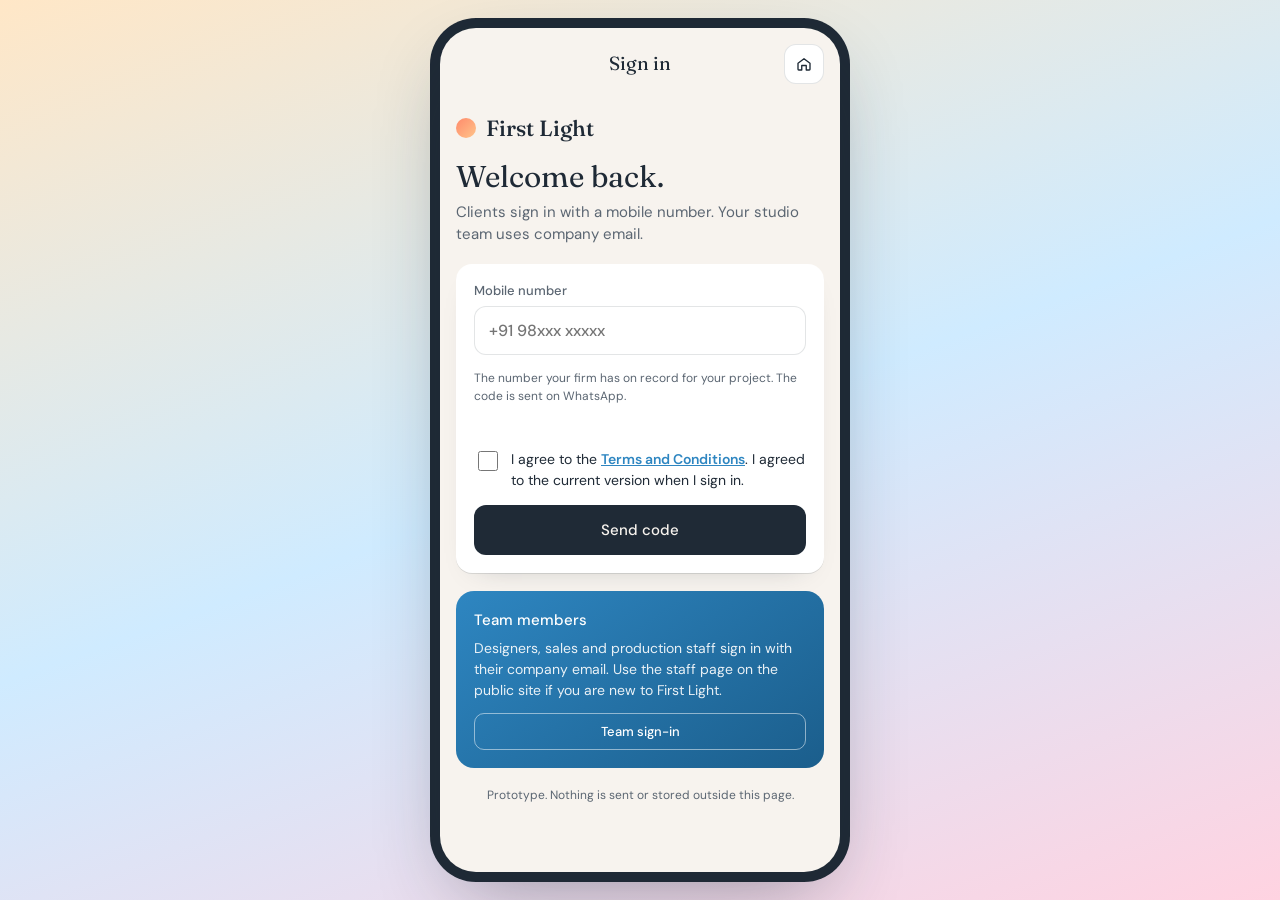
==== prototype/client-app-mobile/index.html @ d2804a42 "Rename client app prototype to mobile UI Desktop will get its own prototype folder.  Co-Authored-By:" ====
<!doctype html>
<html lang="en">
<head>
<meta charset="utf-8">
<title>First Light Client Prototype</title>
<meta name="viewport" content="width=device-width, initial-scale=1, viewport-fit=cover">
<meta name="claude:viewport-fit-sides" content="cover">
<link rel="preconnect" href="https://fonts.googleapis.com">
<link rel="preconnect" href="https://fonts.gstatic.com" crossorigin>
<link rel="stylesheet" href="https://fonts.googleapis.com/css2?family=Fraunces:opsz,wght@9..144,400;9..144,500&family=DM+Sans:wght@400;500&display=swap">
<style>
:root{
  --bg:#F7F3EE; --card:#FFFFFF; --ink:#1F2A36; --mut:#5B6672; --line:rgba(31,42,54,.12);
  --slate:#2E86C1; --slate-2:#1B5E8C; --blush:#FF8A6B; --peach:#FFC48A; --sun:#FFF1C9; --mint:#7BDCB5; --sky:#8ED1FC; --grape:#8E6CEF; --lemon:#FFE066; --rose:#FF6F91;
  --green:#2DBE84; --amber:#FFB42E; --red:#D9534F; --on-accent:#1F2A36;
  --serif:Fraunces,Georgia,"Times New Roman",serif;
  --sans:"DM Sans",system-ui,-apple-system,"Segoe UI",Roboto,sans-serif;
  color-scheme:light;
}
@media (prefers-color-scheme: dark){
  :root:not([data-theme="light"]){
    --bg:#141C25; --card:#1C2834; --ink:#F4EFE9; --mut:#A7B2BC; --line:rgba(244,239,233,.12);
    --slate:#4E8BAD; --slate-2:#1E3A48; --sun:#33261F; color-scheme:dark;
  }
}
:root[data-theme="dark"]{
  --bg:#141C25; --card:#1C2834; --ink:#F4EFE9; --mut:#A7B2BC; --line:rgba(244,239,233,.12);
  --slate:#4E8BAD; --slate-2:#1E3A48; --sun:#33261F; color-scheme:dark;
}
*{box-sizing:border-box}
html,body{margin:0;height:100%}
body{background:linear-gradient(160deg,#FFE7C7 0%,#CFEBFF 50%,#FFD3E1 100%);color:var(--ink);font:400 15px/1.5 var(--sans);
  padding-left:max(0px,env(safe-area-inset-left,0px));padding-right:max(0px,env(safe-area-inset-right,0px));
  display:flex;align-items:center;justify-content:center;min-height:100vh;overflow:hidden}
@media (prefers-color-scheme: dark){ body:not([data-theme="light"]){background:linear-gradient(160deg,#0E151C 0%,#1A2A36 60%,#3A2A2A 100%)} }
body[data-theme="dark"]{background:linear-gradient(160deg,#0E151C 0%,#1A2A36 60%,#3A2A2A 100%)}
button,input,select{font:inherit;color:inherit}
button{cursor:pointer}
:focus-visible{outline:2px solid var(--slate);outline-offset:2px;border-radius:6px}
h1,h2,h3{font-family:var(--serif);font-weight:500;margin:0;line-height:1.15;text-wrap:balance}
p{margin:0;text-wrap:pretty}

/* device */
.device{width:min(100vw,400px);height:min(100dvh,860px);background:var(--bg);border-radius:0;position:relative;overflow:hidden;display:flex;flex-direction:column}
@media (min-width:520px){ .device{border-radius:36px;box-shadow:0 30px 80px -20px rgba(31,42,54,.45),0 0 0 10px #1F2A36;height:min(calc(100dvh - 40px),844px)} }
.screen{flex:1;overflow-y:auto;overflow-x:hidden;padding:calc(env(safe-area-inset-top,0px) + 8px) max(16px,env(safe-area-inset-right,0px)) 96px max(16px,env(safe-area-inset-left,0px));scroll-behavior:smooth;-webkit-overflow-scrolling:touch}
.screen.noscroll{padding-bottom:16px}

/* top bar */
.bar{display:flex;align-items:center;justify-content:space-between;gap:10px;min-height:44px;margin-bottom:10px}
.bar h2{font-size:19px;text-align:center;flex:1;min-width:0;white-space:nowrap;overflow:hidden;text-overflow:ellipsis}
.ibtn{width:40px;height:40px;border-radius:12px;border:1px solid var(--line);background:var(--card);display:grid;place-items:center;flex:none;transition:transform .15s}
.ibtn:active{transform:scale(.95)}
.ibtn svg{width:18px;height:18px;stroke:var(--ink);fill:none;stroke-width:1.8;stroke-linecap:round;stroke-linejoin:round}
.spacer{width:40px;flex:none}

/* tab bar */
.tabs{position:absolute;left:0;right:0;bottom:0;padding:8px max(10px,env(safe-area-inset-right,0px)) calc(env(safe-area-inset-bottom,0px) + 8px) max(10px,env(safe-area-inset-left,0px));background:var(--card);border-top:1px solid var(--line);display:grid;grid-template-columns:repeat(5,1fr);gap:4px}
.tabs button{border:0;background:none;padding:6px 2px;border-radius:12px;display:flex;flex-direction:column;align-items:center;gap:3px;color:var(--mut);font:500 11px var(--sans);transition:background .2s,color .2s}
.tabs button svg{width:22px;height:22px;stroke:currentColor;fill:none;stroke-width:1.8;stroke-linecap:round;stroke-linejoin:round}
.tabs button[aria-current="page"]{color:var(--slate);background:color-mix(in srgb,var(--slate) 14%,transparent)}

/* cards and rows */
.card{background:var(--card);border-radius:16px;padding:16px;box-shadow:0 1px 0 var(--line),0 12px 28px -22px rgba(31,42,54,.35)}
.card + .card{margin-top:12px}
.row{display:flex;align-items:center;justify-content:space-between;gap:12px;padding:12px 0;border-bottom:1px solid var(--line)}
.row:last-child{border-bottom:0}
.lbl{font:500 11px/1 var(--sans);letter-spacing:.1em;text-transform:uppercase;color:var(--mut)}
.muted{color:var(--mut)}
.num{font-variant-numeric:tabular-nums;font-weight:600}
.sec{display:flex;align-items:baseline;justify-content:space-between;margin:22px 0 10px}
.sec a,.sec button.link{font:500 13px var(--sans);color:var(--slate);background:none;border:0;padding:0;text-decoration:underline;text-underline-offset:3px}
.pill{display:inline-flex;align-items:center;gap:6px;padding:5px 10px;border-radius:999px;font:500 12px/1 var(--sans);background:var(--sun);color:var(--ink);white-space:nowrap}
.pill i{width:8px;height:8px;border-radius:50%;display:inline-block}
.g{background:#3F9E6B}.a{background:#E0A526}.r{background:#D9534F}.s{background:var(--slate)}
.chips{display:flex;gap:8px;overflow-x:auto;padding:2px 0 6px;scrollbar-width:none}
.chips::-webkit-scrollbar{display:none}
.chip{flex:none;padding:9px 14px;border-radius:999px;border:1px solid var(--line);background:var(--card);font:500 13px var(--sans);transition:background .2s,color .2s,border-color .2s}
.chip[aria-pressed="true"],.chip.on{background:var(--ink);color:var(--bg);border-color:var(--ink)}
.btn{display:flex;align-items:center;justify-content:center;gap:8px;width:100%;padding:14px 16px;border-radius:12px;border:1px solid transparent;font:500 15px var(--sans);transition:transform .15s,background .2s,opacity .2s}
.btn:active{transform:translateY(1px)}
.btn:disabled{opacity:.45;cursor:not-allowed}
.btn-pri{background:var(--blush);color:var(--on-accent)}
.btn-dark{background:var(--ink);color:var(--bg)}
.btn-line{background:transparent;border-color:var(--line);color:var(--ink)}
.btn-sm{width:auto;padding:9px 14px;font-size:13px;border-radius:10px}
.btn-row{display:flex;gap:10px}
.btn-row>*{flex:1}
input.field,select.field,textarea.field{width:100%;padding:13px 14px;border-radius:12px;border:1px solid var(--line);background:var(--card);font:500 16px var(--sans);color:var(--ink);min-width:0}
input.field:focus,textarea.field:focus,select.field:focus{outline:2px solid var(--slate);outline-offset:1px;border-color:transparent}
label.fl{display:grid;gap:7px;font:500 13px var(--sans);color:var(--mut)}
.hint{font-size:12px;color:var(--mut)}
.err{color:var(--red);font:500 13px var(--sans);min-height:1.3em}
.ok{color:var(--green);font:500 13px var(--sans)}
.check{display:flex;gap:10px;align-items:flex-start;font-size:14px}
.check input{width:20px;height:20px;margin-top:2px;accent-color:var(--slate);flex:none}
a.textlink{color:var(--slate);font-weight:600}

/* hero and illustrations */
.hero{position:relative;border-radius:20px;overflow:hidden;min-height:210px;color:#fff;background:var(--slate);isolation:isolate}
.hero-art{position:absolute;inset:0;border-radius:20px;overflow:hidden}
.hero-art svg{width:100%;height:100%;display:block}
svg{max-width:100%}
.hero .cap{position:absolute;left:14px;right:14px;bottom:12px;display:flex;justify-content:space-between;align-items:end;gap:10px;font:500 13px var(--sans)}
.hero .cap b{font:500 16px var(--serif);display:block}
.dots{display:flex;gap:6px}
.dots i{width:7px;height:7px;border-radius:50%;background:rgba(255,255,255,.45);display:inline-block;transition:width .3s,background .3s}
.dots i.on{width:20px;border-radius:4px;background:#fff}
.thumb{height:120px;border-radius:14px;overflow:hidden;position:relative;flex:none}
.thumb svg{width:100%;height:100%;display:block}
.thumb .tag{position:absolute;left:8px;bottom:8px;background:rgba(255,255,255,.9);color:#1F2A36;padding:4px 8px;border-radius:8px;font:500 11px var(--sans)}

/* stages */
.stages{display:flex;gap:10px;overflow-x:auto;padding:4px 2px 10px;scrollbar-width:none;scroll-snap-type:x mandatory}
.stages::-webkit-scrollbar{display:none}
.stg{flex:none;width:118px;scroll-snap-align:start;background:var(--card);border-radius:14px;padding:12px;border:1px solid var(--line);text-align:left;color:var(--ink);transition:transform .2s}
.stg:active{transform:scale(.97)}
.stg small{display:block;color:var(--mut);font-size:11px;margin-top:4px}
.stg.done{opacity:.9}
.stg.now{background:var(--ink);color:var(--bg);border-color:var(--ink)}
.stg.now small{color:color-mix(in srgb,var(--bg) 75%,transparent)}
.stg.next{border-style:dashed;color:var(--mut)}
.stg b{font:500 14px var(--sans)}
.stg .tick{width:22px;height:22px;border-radius:50%;background:var(--green);color:#fff;display:grid;place-items:center;font-size:12px;margin-bottom:8px}

/* payments */
.owed{background:linear-gradient(135deg,var(--slate),var(--slate-2));color:#fff;border-radius:18px;padding:18px}
.owed .big{font:500 34px/1.1 var(--sans);font-variant-numeric:tabular-nums;margin-top:6px}
.bars{display:flex;height:14px;border-radius:999px;overflow:hidden;background:var(--line);margin-top:14px}
.bars i{display:block;height:100%}
.split{display:grid;gap:8px;margin-top:10px}
.split div{display:flex;justify-content:space-between;align-items:center;font-size:14px;gap:8px}
.gridicons{display:grid;grid-template-columns:repeat(4,1fr);gap:8px}
.gridicons button{border:1px solid var(--line);background:var(--card);border-radius:14px;padding:12px 4px;display:grid;justify-items:center;gap:6px;font:500 12px var(--sans);color:var(--ink)}
.gridicons svg{width:22px;height:22px;stroke:var(--slate);fill:none;stroke-width:1.8;stroke-linecap:round;stroke-linejoin:round}

/* sheets */
.scrim{position:absolute;inset:0;background:rgba(20,28,37,.42);z-index:20;animation:fadeIn .25s ease both}
.sheet{position:absolute;left:0;right:0;bottom:0;max-height:88%;overflow-y:auto;background:var(--bg);border-radius:22px 22px 0 0;padding:10px 16px calc(env(safe-area-inset-bottom,0px) + 18px);z-index:21;animation:up .32s cubic-bezier(.2,.7,.2,1) both;box-shadow:0 -20px 50px -20px rgba(0,0,0,.35)}
.sheet.still{animation:none}
.sheet .grab{width:44px;height:5px;border-radius:3px;background:var(--line);margin:4px auto 12px}
.sheet .x{position:absolute;right:12px;top:14px}
@keyframes up{from{transform:translateY(40px);opacity:0}to{transform:none;opacity:1}}
@keyframes fadeIn{from{opacity:0}to{opacity:1}}
.viewer{position:absolute;inset:0;background:#0E151C;z-index:30;display:flex;flex-direction:column;color:#fff;animation:fadeIn .25s ease both}
.viewer .vbar{display:flex;justify-content:space-between;align-items:center;padding:14px 16px;gap:8px}
.viewer .stageimg{flex:1;display:grid;place-items:center;padding:12px}
.viewer .stageimg svg{width:100%;max-height:100%;border-radius:16px}
.viewer .vfoot{display:flex;justify-content:space-between;align-items:center;padding:14px 16px 24px;font-size:14px}

/* toast */
.toast{position:absolute;left:50%;bottom:92px;transform:translateX(-50%);background:var(--ink);color:var(--bg);padding:11px 16px;border-radius:12px;font:500 14px var(--sans);z-index:40;box-shadow:0 12px 30px -10px rgba(0,0,0,.4);max-width:88%;text-align:center;animation:toastin .3s ease both}
@keyframes toastin{from{opacity:0;transform:translate(-50%,8px)}to{opacity:1;transform:translate(-50%,0)}}

/* screen transition */
.enter{animation:enter .38s cubic-bezier(.2,.7,.2,1) both}
@keyframes enter{from{opacity:0;transform:translateX(14px)}to{opacity:1;transform:none}}

/* sign-in */
.auth{min-height:100%;display:flex;flex-direction:column;gap:18px;padding-top:6px}
.brandmark{font:500 22px var(--serif);display:flex;align-items:center;gap:10px}
.brandmark i{width:20px;height:20px;border-radius:50%;background:linear-gradient(135deg,var(--blush),var(--peach));display:inline-block}
.otpbox{display:grid;grid-template-columns:repeat(6,1fr);gap:8px}
.otpbox input{text-align:center;font:500 22px var(--sans);padding:12px 0;font-variant-numeric:tabular-nums}
.aside{background:linear-gradient(145deg,var(--slate),var(--slate-2));color:#fff;border-radius:18px;padding:18px;position:relative;overflow:hidden}
.aside p{opacity:.9;font-size:14px;margin-top:6px}

/* messages */
.msg{max-width:82%;padding:10px 12px;border-radius:14px;font-size:14px;line-height:1.45;background:var(--card);box-shadow:0 1px 0 var(--line)}
.msg.me{margin-left:auto;background:var(--slate);color:#fff}
.msg small{display:block;font-size:11px;opacity:.7;margin-bottom:2px}
.thread{display:flex;flex-direction:column;gap:8px}
.composer{position:absolute;left:0;right:0;bottom:70px;background:var(--card);border-top:1px solid var(--line);padding:10px 12px calc(env(safe-area-inset-bottom,0px) + 10px);display:flex;gap:8px;z-index:6}
.composer input{flex:1}
.avatar{width:44px;height:44px;border-radius:50%;display:grid;place-items:center;font:500 16px var(--serif);color:var(--ink);flex:none}

/* catalogue */
.item{background:var(--card);border-radius:16px;overflow:hidden;box-shadow:0 1px 0 var(--line);text-align:left;color:var(--ink);padding:0;display:grid;grid-template-columns:110px 1fr;transition:transform .2s;border:0;width:100%}
.item:active{transform:scale(.99)}
.item .pic{min-height:104px}
.item .pic svg{width:100%;height:100%;display:block}
.item .txt{padding:12px 14px;display:grid;gap:4px;align-content:center;min-width:0}
.item .txt b{font:500 15px var(--sans)}
.item .txt span{font-size:13px;color:var(--mut)}
.grid2{display:grid;gap:12px}
.hscroll{display:flex;gap:12px;overflow-x:auto;padding-bottom:4px;scrollbar-width:none;scroll-snap-type:x mandatory}
.hscroll::-webkit-scrollbar{display:none}
.hcard{flex:none;width:200px;background:var(--card);border-radius:16px;overflow:hidden;box-shadow:0 1px 0 var(--line);text-align:left;border:0;padding:0;color:var(--ink);scroll-snap-align:start}
.hcard .thumb{height:132px;border-radius:0}
.hcard .body{padding:10px 12px}
.hcard b{display:block;font:500 14px var(--sans)}
.hcard span{font-size:12px;color:var(--mut)}

/* designs */
.rgrid{display:grid;grid-template-columns:1fr 1fr;gap:10px}
.rgrid button{border:0;padding:0;background:none;border-radius:14px;overflow:hidden;position:relative;text-align:left;color:var(--ink)}
.rgrid button.wide{grid-column:span 2}
.rgrid button .thumb{height:140px}
.rgrid button.wide .thumb{height:170px}
.vchips{display:flex;gap:8px;overflow-x:auto;scrollbar-width:none;padding-bottom:4px}
.vchips::-webkit-scrollbar{display:none}

/* site */
.site .hero-site{position:relative;border-radius:24px;overflow:hidden;background:linear-gradient(150deg,var(--slate),#2D5770 55%,var(--peach));color:#fff;padding:22px 20px 20px;min-height:360px;display:flex;flex-direction:column;justify-content:flex-end}
.site .obj{position:absolute;right:-70px;top:-24px;width:190px;height:190px;transition:transform .6s cubic-bezier(.2,.7,.2,1)}
.site .obj:hover,.site .obj.tilt{transform:rotate(12deg) scale(1.06)}
.site .float{animation:floaty 6s ease-in-out infinite}
@keyframes floaty{0%,100%{transform:translateY(0)}50%{transform:translateY(-10px)}}
.site .hero-site h1{font-size:34px}
.site .hero-site p{opacity:.92;margin-top:10px;font-size:15px}
.choices{display:grid;gap:10px;margin-top:14px}
.choice{display:flex;justify-content:space-between;align-items:center;gap:12px;padding:16px;border-radius:16px;background:var(--card);border:0;text-align:left;color:var(--ink);box-shadow:0 1px 0 var(--line);transition:transform .2s}
.choice:active{transform:scale(.99)}
.choice b{font:500 15px var(--sans);display:block}
.choice span{font-size:13px;color:var(--mut)}
.choice .go{width:34px;height:34px;border-radius:50%;background:var(--sun);display:grid;place-items:center;flex:none;font-size:16px}
input[type=range]{width:100%;accent-color:var(--slate)}

/* timeline */
.tl{position:relative;padding-left:26px;display:grid;gap:16px;margin-top:6px}
.tl::before{content:"";position:absolute;left:8px;top:6px;bottom:6px;width:2px;background:var(--line)}
.tl>div{position:relative}
.tl>div::before{content:"";position:absolute;left:-23px;top:4px;width:12px;height:12px;border-radius:50%;background:var(--card);border:2px solid var(--slate)}
.tl>div.done::before{background:var(--green);border-color:var(--green)}
.tl>div.now::before{background:var(--amber);border-color:var(--amber)}
.tl b{display:block;font:500 14px var(--sans)}
.tl span{font-size:13px;color:var(--mut)}

/* spinner pulse for "waiting" */
.pulse{animation:pulse 1.8s ease-in-out infinite}
@keyframes pulse{0%,100%{opacity:1}50%{opacity:.45}}

@media (prefers-reduced-motion:reduce){*,*::before,*::after{animation:none!important;transition:none!important}}

b{font-weight:500}
h1,h2,h3{font-weight:400}
.curstage{position:relative;border-radius:22px;overflow:hidden;color:#fff;background:linear-gradient(135deg,#FF8A6B,#FF6F91 55%,#8E6CEF);padding:18px;box-shadow:0 18px 36px -18px rgba(255,111,145,.7)}
.curstage .ttl{font:400 28px/1.1 var(--serif);margin-top:6px}
.curstage .meta{font-size:13px;opacity:.95;margin-top:6px}
.curstage .bar2{height:10px;border-radius:999px;background:rgba(255,255,255,.35);margin-top:14px;overflow:hidden}
.curstage .bar2 i{display:block;height:100%;width:var(--w,50%);background:#FFE066;border-radius:999px}
.curstage .pic{position:absolute;right:-14px;top:-14px;width:120px;height:120px;opacity:.95}
.curstage .go{margin-top:14px;display:inline-flex;gap:8px;background:#fff;color:var(--ink);border:0;border-radius:999px;padding:10px 16px;font:500 14px var(--sans)}
.stgico{width:44px;height:44px;border-radius:14px;display:grid;place-items:center;margin-bottom:10px}
.stgico svg{width:24px;height:24px;stroke:#fff;fill:none;stroke-width:2;stroke-linecap:round;stroke-linejoin:round}
.stage-hero-art{border-radius:18px;overflow:hidden;height:150px}
.stage-hero-art svg{width:100%;height:100%;display:block}
.calgrid{display:grid;grid-template-columns:repeat(7,1fr);gap:6px;text-align:center}
.calgrid .dow{font:500 11px var(--sans);color:var(--mut);padding:4px 0}
.calgrid button{aspect-ratio:1;border:0;border-radius:12px;background:transparent;font:500 14px var(--sans);color:var(--ink);display:grid;place-items:center;padding:0}
.calgrid button:disabled{color:var(--mut);opacity:.35;cursor:not-allowed}
.calgrid button[aria-pressed="true"]{background:var(--slate);color:#fff}
.calgrid button.today{box-shadow:inset 0 0 0 2px var(--slate)}
.ampm{display:grid;grid-template-columns:1fr 1fr;gap:8px;background:var(--bg);padding:4px;border-radius:12px}
.ampm button{border:0;border-radius:9px;padding:10px;background:transparent;font:500 14px var(--sans);color:var(--mut)}
.ampm button[aria-pressed="true"]{background:var(--slate);color:#fff}
.clockwrap{display:grid;place-items:center}
.clockwrap svg{width:min(250px,78vw);height:auto;display:block}
.clock-num{cursor:pointer}
.clock-num circle{fill:var(--card);stroke:var(--line);stroke-width:1.5;transition:fill .2s}
.clock-num text{font:500 16px var(--sans);fill:var(--ink);pointer-events:none}
.clock-num.on circle{fill:var(--slate);stroke:var(--slate)}
.clock-num.on text{fill:#fff}
a.tel{text-decoration:none}

.topbar{display:none;align-items:center;justify-content:space-between;gap:8px;padding:calc(env(safe-area-inset-top,0px) + 10px) 14px 10px;background:var(--card);border-bottom:1px solid var(--line);flex:none}
.topbar.on{display:flex}
.logo{display:flex;align-items:center;gap:10px;font:600 14px var(--sans);letter-spacing:.08em;min-width:0}
.logo .mk{width:34px;height:34px;border-radius:11px;background:linear-gradient(135deg,#FF8A6B,#FF6F91 60%,#8E6CEF);display:grid;place-items:center;color:#fff;font:400 18px var(--serif);flex:none}
.topicons{display:flex;gap:8px;flex:none}
.fico{width:46px;height:46px;border-radius:15px;display:grid;place-items:center;flex:none}
.fico svg{width:22px;height:22px;stroke:#fff;fill:none;stroke-width:2;stroke-linecap:round;stroke-linejoin:round}
.fileRow{display:grid;grid-template-columns:1fr auto;gap:10px;align-items:center;padding:12px;background:var(--card);border-radius:16px;box-shadow:0 1px 0 var(--line);margin-bottom:10px}
.tagcat{display:inline-block;margin-top:4px;padding:3px 9px;border-radius:999px;font:500 11px var(--sans);color:#fff}
.dlbtn{width:38px;height:38px;border-radius:50%;border:0;background:var(--sun);display:grid;place-items:center;flex:none}
.dlbtn svg{width:18px;height:18px;stroke:var(--ink);fill:none;stroke-width:2;stroke-linecap:round;stroke-linejoin:round}
.rdl{position:absolute;right:8px;top:8px;width:34px;height:34px;border-radius:50%;border:0;background:rgba(255,255,255,.92);display:grid;place-items:center;z-index:2}
.rdl svg{width:16px;height:16px;stroke:var(--ink);fill:none;stroke-width:2;stroke-linecap:round;stroke-linejoin:round}
.wa{display:inline-flex;align-items:center;gap:8px;background:#25D366;color:#fff;border-radius:12px;padding:12px 14px;font:500 14px var(--sans);text-decoration:none;justify-content:center}
.wa svg{width:18px;height:18px;fill:#fff}
.sechd{display:flex;justify-content:space-between;align-items:baseline;margin:20px 0 10px}
</style>
</head>
<body>
<div class="device" id="device">
  <header class="topbar" id="topbar"></header>
  <div class="screen" id="screen" tabindex="-1"></div>
  <nav class="tabs" id="tabs" aria-label="Main"></nav>
</div>

<script>
(function(){
"use strict";
/* ---------- data ---------- */
var STAGES = [
  ['Enquiry','done','2 Sep'],['Call','done','4 Sep'],['Site survey','done','12 Sep'],['Brief','done','20 Sep'],['Concept','done','28 Sep'],
  ['Design','now','16 Nov'],['Quotation','next',''],['Token','next',''],['Design approval','next',''],['Production','next',''],
  ['Deliveries','next',''],['Installation','next',''],['Snags','next',''],['Handover','next','']
];
var STAGE_INFO = {
  5:{title:'Design',start:'16 Nov',end:'1 Dec',days:9,need:'Nothing from you right now. The studio is finishing the design, and we will send the final render and quotation for your approval.',ill:'draft'},
  4:{title:'Concept',start:'28 Sep',end:'10 Oct',days:0,need:'Completed. You approved the concept on 10 Oct.',ill:'plan'},
  6:{title:'Quotation',start:'Next',end:'',days:0,need:'Review quotation v5 and accept it once the design is approved.',ill:'quote'}
};
var TOTAL = 300000;
var PAYS = [
  {k:'token',label:'Token',pct:10,status:'paid',date:'3 Oct'},
  {k:'mid',label:'Before production',pct:50,status:'paid',date:'20 Oct'},
  {k:'inst',label:'Near completion',pct:35,status:'due',date:'14 Dec'},
  {k:'final',label:'At handover',pct:5,status:'later',date:'On handover'}
];
var ITEMS = [
  {id:'kitchen',cat:['kitchen','home'],name:'Modular kitchen',room:'Kitchen',desc:'Carcass, shutters, worktop and backsplash, with appliance cut-outs planned from the quotation.',days:65,price:200000,hue:'warm'},
  {id:'wardrobe',cat:['bedroom','home'],name:'Walk-in wardrobe',room:'Bedroom',desc:'Floor-to-ceiling storage with lighting channels and a dressing alcove where the room allows.',days:50,price:135000,hue:'slate'},
  {id:'lshape',cat:['kitchen'],name:'L-shape kitchen',room:'Kitchen',desc:'Two runs of base units with a corner carousel and a clear working triangle.',days:60,price:185000,hue:'peach'},
  {id:'island',cat:['kitchen','home'],name:'Island kitchen',room:'Kitchen',desc:'A central island with seating on one side, with the sink and hob planned into the island.',days:70,price:260000,hue:'blush'},
  {id:'refresh',cat:['home'],name:'Two-bedroom refresh',room:'Whole home',desc:'Living, dining and bedrooms designed together, with one set of finishes and one handover.',days:65,price:680000,hue:'slate'},
  {id:'villa',cat:['home'],name:'Villa, turnkey',room:'Whole home',desc:'Full interiors from first brief to installation, with the firm managing every visit and delivery.',days:90,price:2400000,hue:'warm'},
  {id:'clinic',cat:['commercial'],name:'Studio or clinic fit-out',room:'Commercial',desc:'Reception, consultation rooms and storage, planned around working hours and phased by room.',days:75,price:950000,hue:'blush'},
  {id:'refit',cat:['kitchen'],name:'Kitchen refit',room:'Kitchen',desc:'Replace the shutters and worktop on an existing carcass, with the plumbing and electrics kept.',days:40,price:85000,hue:'peach'}
];
var RENDERS = [
  {id:'r1',v:5,name:'Living and kitchen',kind:'living'},
  {id:'r2',v:5,name:'Kitchen wall',kind:'kitchen'},
  {id:'r3',v:5,name:'Bedroom 2',kind:'bedroom'},
  {id:'r4',v:4,name:'Living, earlier round',kind:'living'},
  {id:'r5',v:3,name:'Kitchen, round 3',kind:'kitchen'},
  {id:'r6',v:2,name:'Bedroom, round 2',kind:'bedroom'},
  {id:'r7',v:1,name:'First concept',kind:'living'}
];
var TEAM = {
  arjun:{name:'Arjun',role:'Design partner',bio:'Sample bio, written by Arjun and reviewed by the studio. Replace with the real text.',projects:['Villa 4B · this project','Flat 7 · 2024'],quotes:['"Clear answers every week, and the samples arrived on time." · Villa 4B']},
  imran:{name:'Imran',role:'Production manager',bio:'Sample bio, written by Imran and reviewed by the studio. Replace with the real text.',projects:['Villa 4B · production','Office, Sector 44 · 2024'],quotes:['"Every delivery was on the schedule we agreed."']}
};
var NEXT_MEET = {date:'Tue 24 Nov', time:'11:00', who:'Arjun, Imran and you'};
var HUES = {warm:['#F6C7AE','#F2A49A'],slate:['#3E6E8C','#24404F'],blush:['#F2A49A','#F6C7AE'],peach:['#F6C7AE','#FBE7DC']};

/* ---------- state ---------- */
var S = {
  screen:'signin', tab:'home', prev:null,
  auth:false, sign:{step:'mobile', phone:'', otp:'', err:'', terms:false, resend:0, sent:false},
  sheet:null, sheetData:{}, viewer:null,
  heroIdx:0, testIdx:0,
  stage:5,
  proof:'none', proofUrl:'', proofAmt:'',
  receipts:[{no:'R-031',amt:30000,date:'3 Oct',label:'Token'},{no:'R-047',amt:150000,date:'20 Oct',label:'Before production'}],
  pays:PAYS.map(function(p){return Object.assign({},p);}),
  change:null, joined:false, msgs:[
    {who:'Arjun',t:'Villa 4B: the cabinet samples are with you. Tell us which finish you prefer.',me:false,at:'Yesterday'},
    {who:'You',t:'Thank you. We will look at them this weekend.',me:true,at:'Yesterday'}
  ],
  callSlot:'1 to 3 hours', callReq:false,
  cat:{q:'',filter:'all'}, entry:null,
  devices:[{n:'Chrome · Mumbai',cur:true},{n:'iPhone · Pune',cur:false}],
  designFilter:5, dfilter:'All', site:{tilt:false, budget:20, bookOk:false}
};
var pulseTimer = null;

/* ---------- helpers ---------- */
function esc(s){return String(s).replace(/[&<>"']/g,function(c){return {'&':'&amp;','<':'&lt;','>':'&gt;','"':'&quot;',"'":'&#39;'}[c];});}
function inr(n){var s=String(Math.round(n)),last=s.slice(-3),rest=s.slice(0,-3);if(rest)last=','+last;return rest.replace(/\B(?=(\d{2})+(?!\d))/g,',')+last;}
function R(n){return '₹ '+inr(n);}
function ico(p){return '<svg viewBox="0 0 24 24" aria-hidden="true">'+p+'</svg>';}
var I = {
  back: ico('<path d="M15 6l-6 6 6 6"/>'),
  close: ico('<path d="M6 6l12 12M18 6L6 18"/>'),
  gear: ico('<circle cx="12" cy="12" r="3"/><path d="M19 12a7 7 0 0 0-.1-1.2l2-1.6-2-3.4-2.4 1a7 7 0 0 0-2-1.2L14 3h-4l-.5 2.6a7 7 0 0 0-2 1.2l-2.4-1-2 3.4 2 1.6A7 7 0 0 0 5 12c0 .4 0 .8.1 1.2l-2 1.6 2 3.4 2.4-1a7 7 0 0 0 2 1.2L10 21h4l.5-2.6a7 7 0 0 0 2-1.2l2.4 1 2-3.4-2-1.6c.1-.4.1-.8.1-1.2z"/>'),
  wallet: ico('<rect x="3" y="6" width="18" height="13" rx="3"/><path d="M3 10h18M16 15h2"/>'),
  home: ico('<path d="M4 11l8-6 8 6v8a1 1 0 0 1-1 1h-4v-6h-6v6H5a1 1 0 0 1-1-1z"/>'),
  proj: ico('<rect x="4" y="4" width="7" height="7" rx="2"/><rect x="13" y="4" width="7" height="4" rx="2"/><rect x="13" y="10" width="7" height="10" rx="2"/><rect x="4" y="13" width="7" height="7" rx="2"/>'),
  cal: ico('<rect x="4" y="5" width="16" height="15" rx="3"/><path d="M4 10h16M9 3v4M15 3v4"/>'),
  chat: ico('<path d="M5 6h14a1 1 0 0 1 1 1v8a1 1 0 0 1-1 1h-7l-4 3v-3H5a1 1 0 0 1-1-1V7a1 1 0 0 1 1-1z"/>'),
  cat: ico('<rect x="4" y="4" width="6" height="6" rx="1.5"/><rect x="14" y="4" width="6" height="6" rx="1.5"/><rect x="4" y="14" width="6" height="6" rx="1.5"/><rect x="14" y="14" width="6" height="6" rx="1.5"/>'),
  search: ico('<circle cx="11" cy="11" r="6"/><path d="M20 20l-4.5-4.5"/>'),
  invoice: ico('<path d="M7 3h8l4 4v14l-3-2-3 2-3-2-3 2z"/><path d="M9 11h6M9 15h4"/>'),
  quote: ico('<path d="M6 4h9l3 3v13H6z"/><path d="M9 12h6M9 16h4"/>'),
  receipt: ico('<path d="M6 3h12v18l-3-2-3 2-3-2-3 2z"/><path d="M9 8h6M9 12h6"/>'),
  sched: ico('<rect x="4" y="5" width="16" height="15" rx="3"/><path d="M4 10h16"/><path d="M8 14h3"/>'),
  phone: ico('<path d="M5 4h4l2 5-2.5 1.5a11 11 0 0 0 5 5L15 13l5 2v4a1 1 0 0 1-1 1A16 16 0 0 1 4 5a1 1 0 0 1 1-1z"/>'),
  video: ico('<rect x="3" y="7" width="13" height="10" rx="3"/><path d="M16 11l5-3v8l-5-3"/>'),
  send: ico('<path d="M4 12l16-8-6 16-2-7z"/>')
};

function art(kind, seed){
  var W=400,H=260, s='';
  var wall='#FFE9D6', floor='#E9B98C', sofa='#FF8A6B', rug='#8ED1FC', plant='#2DBE84', lamp='#FFE066', accent='#8E6CEF';
  function win(x,y,w,h){ return '<rect x="'+x+'" y="'+y+'" width="'+w+'" height="'+h+'" rx="6" fill="#CFEBFF"/><path d="M'+x+' '+(y+h*0.7)+' Q'+(x+w*0.4)+' '+(y+h*0.5)+' '+(x+w)+' '+(y+h*0.75)+' L'+(x+w)+' '+(y+h)+' L'+x+' '+(y+h)+' Z" fill="#8ED1FC"/><circle cx="'+(x+w*0.75)+'" cy="'+(y+h*0.3)+'" r="'+(h*0.1)+'" fill="#FFF1C9"/><rect x="'+x+'" y="'+y+'" width="'+w+'" height="'+h+'" rx="6" fill="none" stroke="#FFFFFF" stroke-width="5"/>'; }
  function plantSvg(x,y,k){ return '<rect x="'+(x-12)+'" y="'+(y-18)+'" width="24" height="22" rx="6" fill="#FF6F91"/><ellipse cx="'+(x-14)+'" cy="'+(y-40)+'" rx="12" ry="20" fill="'+plant+'" transform="rotate(-20 '+(x-14)+' '+(y-40)+')"/><ellipse cx="'+(x+12)+'" cy="'+(y-44)+'" rx="12" ry="22" fill="#4CC9A0" transform="rotate(18 '+(x+12)+' '+(y-44)+')"/><ellipse cx="'+x+'" cy="'+(y-58)+'" rx="10" ry="18" fill="'+plant+'"/>'; }
  if(kind==='kitchen'){
    s='<rect width="400" height="260" fill="'+wall+'"/>';
    for(var i=0;i<8;i++) for(var j=0;j<3;j++) s+='<rect x="'+(i*50)+'" y="'+(40+j*14)+'" width="50" height="14" fill="#FFF8EE" stroke="#FFD9B8" stroke-width="1"/>';
    s+=win(250,28,110,70)+'<rect x="28" y="36" width="170" height="78" rx="10" fill="#FFFFFF"/><rect x="28" y="36" width="170" height="78" rx="10" fill="none" stroke="#2E86C1" stroke-width="2"/><path d="M113 36 V114" stroke="#2E86C1" stroke-width="2"/><circle cx="106" cy="76" r="3" fill="#2E86C1"/><circle cx="120" cy="76" r="3" fill="#2E86C1"/>';
    s+='<rect x="0" y="150" width="400" height="110" fill="'+floor+'"/><rect x="20" y="150" width="360" height="12" rx="4" fill="#2E86C1"/>';
    s+='<rect x="28" y="162" width="150" height="90" rx="6" fill="#2E86C1"/><rect x="190" y="162" width="200" height="90" rx="6" fill="#FFFFFF" stroke="#2E86C1" stroke-width="2"/><path d="M290 162 V252" stroke="#2E86C1" stroke-width="2"/>';
    s+='<circle cx="120" cy="196" r="3" fill="#FFE066"/><circle cx="260" cy="200" r="3" fill="#FFE066"/>';
    s+='<path d="M120 22 V64" stroke="#8E6CEF" stroke-width="2"/><circle cx="120" cy="70" r="12" fill="#FFE066"/><path d="M180 22 V58" stroke="#8E6CEF" stroke-width="2"/><circle cx="180" cy="64" r="12" fill="#FF8A6B"/>';
  } else if(kind==='bedroom'){
    s='<rect width="400" height="260" fill="#E7DEFF"/><rect y="170" width="400" height="90" fill="#D9B38C"/>';
    s+=win(262,30,96,96)+'<path d="M255 24 Q262 60 255 130" stroke="#FF8A6B" stroke-width="8" fill="none"/><path d="M364 24 Q357 60 364 130" stroke="#FF8A6B" stroke-width="8" fill="none"/>';
    s+='<rect x="30" y="112" width="200" height="22" rx="10" fill="#8E6CEF"/><rect x="36" y="134" width="188" height="48" rx="10" fill="#FFFFFF"/><rect x="30" y="140" width="200" height="60" rx="12" fill="#FF8A6B"/>';
    s+='<rect x="46" y="120" width="60" height="22" rx="10" fill="#FFF1C9"/><rect x="118" y="120" width="60" height="22" rx="10" fill="#FFF1C9"/>';
    s+='<rect x="240" y="170" width="60" height="6" rx="3" fill="#8E6CEF"/><rect x="250" y="150" width="40" height="22" rx="6" fill="#FFE066"/><path d="M270 150 V140" stroke="#8E6CEF" stroke-width="3"/>';
    s+=plantSvg(360,200)+'<rect x="16" y="200" width="46" height="60" rx="6" fill="#8ED1FC" opacity=".7"/>';
  } else if(kind==='plan'){
    s='<rect width="400" height="260" fill="#FFF1C9"/><path d="M50 40 H350 V220 H50 Z M50 140 H200 M200 40 V140 M200 140 V220 M270 140 V220" fill="none" stroke="#2E86C1" stroke-width="6" stroke-linejoin="round"/><rect x="60" y="50" width="130" height="80" fill="#8ED1FC" opacity=".6"/><circle cx="300" cy="90" r="22" fill="#FF8A6B" opacity=".7"/>';
  } else if(kind==='quote'){
    s='<rect width="400" height="260" fill="#FFE7C7"/><rect x="70" y="50" width="260" height="170" rx="16" fill="#fff"/><rect x="95" y="80" width="150" height="10" rx="5" fill="#2E86C1"/><rect x="95" y="104" width="210" height="8" rx="4" fill="#8ED1FC"/><rect x="95" y="124" width="180" height="8" rx="4" fill="#8ED1FC"/><rect x="95" y="170" width="210" height="28" rx="8" fill="#FFB42E"/>';
  } else {
    /* living room (default) */
    s='<rect width="400" height="260" fill="'+wall+'"/>';
    s+=win(40,30,120,96)+'<path d="M100 30 V126 M40 78 H160" stroke="#FFFFFF" stroke-width="4"/>';
    s+='<rect x="210" y="46" width="64" height="48" rx="4" fill="#FF8A6B"/><rect x="216" y="52" width="52" height="36" rx="2" fill="#FFE066"/><circle cx="242" cy="70" r="8" fill="#8E6CEF" opacity=".8"/>';
    s+='<rect x="0" y="170" width="400" height="90" fill="'+floor+'"/>';
    s+='<ellipse cx="200" cy="232" rx="150" ry="20" fill="'+rug+'"/>';
    s+='<rect x="70" y="128" width="200" height="60" rx="18" fill="'+sofa+'"/><rect x="60" y="150" width="220" height="44" rx="14" fill="#FF6F91"/>';
    s+='<rect x="84" y="112" width="48" height="36" rx="12" fill="#FFE066"/><rect x="200" y="112" width="48" height="36" rx="12" fill="#8E6CEF"/>';
    s+='<rect x="300" y="110" width="8" height="78" rx="3" fill="#2E86C1"/><path d="M286 110 Q304 92 322 110 Z" fill="'+lamp+'"/>';
    s+=plantSvg(360,184);
    s+='<rect x="0" y="0" width="0" height="0"/>';
  }
  return '<svg viewBox="0 0 400 260" preserveAspectRatio="xMidYMid slice" aria-hidden="true">'+s+'</svg>';
}
var STG_COL=['#FF8A6B','#FFB42E','#2DBE84','#2E86C1','#8E6CEF','#FF6F91'];
var GLYPHS=[
 'M4 5h16v11H9l-5 4z',
 'M6 3h4l2 5-2.5 2a11 11 0 0 0 5 5L16 13l5 2v4a2 2 0 0 1-2 2A16 16 0 0 1 4 5a2 2 0 0 1 2-2z',
 'M3 16 L16 3 L21 8 L8 21 Z M7 12 l2 2 M10 9 l2 2 M13 6 l2 2',
 'M8 4h8v3H8z M6 6h12v15H6z M9 12h6 M9 16h4',
 'M12 3a6 6 0 0 0-3.5 10.9V16h7v-2.1A6 6 0 0 0 12 3z M9 18h6 M10 21h4',
 'M4 20l4-1L19 8l-3-3L5 16z M14 6l3 3',
 'M7 3h7l4 4v14H7z M10 12h6 M10 16h6',
 'M12 4a8 8 0 1 0 0 16 8 8 0 0 0 0-16z M12 8v8 M9.5 10h4a1.5 1.5 0 0 1 0 3h-3',
 'M12 3a9 9 0 1 0 0 18 9 9 0 0 0 0-18z M8 12l3 3 5-6',
 'M12 9a3 3 0 1 0 0 6 3 3 0 0 0 0-6z M4 12h3 M17 12h3 M12 4v3 M12 17v3 M6.3 6.3l2.1 2.1 M15.6 15.6l2.1 2.1 M6.3 17.7l2.1-2.1 M15.6 8.4l2.1-2.1',
 'M3 7h11v9H3z M14 10h4l3 3v3h-7 M7 18a2 2 0 1 0 0 .01 M17 18a2 2 0 1 0 0 .01',
 'M14 6l4 4-8 8-4-4z M16 4a3 3 0 0 0 4 4',
 'M10 4a6 6 0 1 0 0 12 6 6 0 0 0 0-12z M15 15l5 5',
 'M7 12a4 4 0 1 0 0 .01 M11 12h10 M18 12v3 M15 12v2'
];
function stageGlyph(i){ return '<svg viewBox="0 0 24 24" aria-hidden="true"><path d="'+GLYPHS[i]+'"/></svg>'; }
function stageIcon(i){ return '<span class="stgico" style="background:'+STG_COL[i%6]+'">'+stageGlyph(i)+'</span>'; }
function person(letter, variant){
  var bg=['#FFE066','#8ED1FC','#FFC48A','#7BDCB5'][variant%4];
  var skin=['#F3C29A','#D9A27A','#B9764E'][(letter.charCodeAt(0)||0)%3];
  var hair=['#2B2B3A','#5B3A29','#8E6CEF'][(letter.charCodeAt(0)||0)%3];
  return '<svg viewBox="0 0 80 80" aria-hidden="true" style="width:100%;height:100%;display:block"><rect width="80" height="80" fill="'+bg+'"/><ellipse cx="40" cy="82" rx="30" ry="24" fill="#2E86C1"/><circle cx="40" cy="36" r="15" fill="'+skin+'"/><path d="M25 34 Q26 18 40 19 Q55 18 55 34 Q50 26 40 26 Q31 26 25 34 Z" fill="'+hair+'"/></svg>';
}
function currentStageCard(){
  var i=S.stage, s=STAGES[i];
  var days = i===5?9:0;
  return '<div class="curstage"><svg class="pic" viewBox="0 0 120 120" aria-hidden="true"><circle cx="60" cy="60" r="56" fill="#FFE066" opacity=".55"/><circle cx="60" cy="60" r="34" fill="#FFF1C9" opacity=".9"/></svg>'+
    '<span class="lbl" style="color:#fff;opacity:.9">You are in</span><div class="ttl">'+esc(s[0])+' phase</div>'+
    '<div class="meta">Stage '+(i+1)+' of 14'+(days?' · '+days+' days left in this stage':'')+'</div>'+
    '<div class="bar2"><i style="--w:'+Math.round((i+1)/14*100)+'%"></i></div>'+
    '<button class="go" data-a="stage" data-i="'+i+'">What happens now →</button></div>';
}
function thumbArt(hue){
  var k={warm:'living',slate:'bedroom',blush:'kitchen',peach:'kitchen'}[hue]||'living';
  return art(k);
}
function stageArt(kind){
  var stroke = '#3E6E8C', fill='#FBE7DC';
  var body = {
    draft:'<rect x="40" y="50" width="240" height="140" rx="12" fill="#fff" stroke="'+stroke+'" stroke-width="4"/><path d="M40 120 H280 M160 50 V190" stroke="'+stroke+'" stroke-width="3" fill="none"/><rect x="60" y="70" width="80" height="40" rx="6" fill="#F2A49A" opacity=".6"/>',
    plan:'<rect x="40" y="50" width="240" height="140" fill="#fff" stroke="'+stroke+'" stroke-width="4"/><path d="M40 120 H160 M160 50 V120 M160 120 V190" stroke="'+stroke+'" stroke-width="3" fill="none"/>',
    quote:'<rect x="80" y="40" width="160" height="160" rx="14" fill="#fff" stroke="'+stroke+'" stroke-width="4"/><path d="M104 90 H216 M104 118 H200 M104 146 H180" stroke="#F2A49A" stroke-width="7" stroke-linecap="round"/>'
  }[kind] || '';
  return '<svg viewBox="0 0 320 230" preserveAspectRatio="xMidYMid meet" aria-hidden="true"><rect width="320" height="230" rx="16" fill="'+fill+'"/>'+body+'</svg>';
}
function qrSvg(){
  var s='',n=21,seed=7;
  function rnd(){seed=(seed*9301+49297)%233280;return seed/233280;}
  for(var y=0;y<n;y++)for(var x=0;x<n;x++){
    var corner=(x<7&&y<7)||(x>n-8&&y<7)||(x<7&&y>n-8);
    if(corner){continue;}
    if(rnd()>.52) s+='<rect x="'+x+'" y="'+y+'" width="1" height="1" fill="#1F2A36"/>';
  }
  function finder(ox,oy){return '<rect x="'+ox+'" y="'+oy+'" width="7" height="7" fill="#1F2A36"/><rect x="'+(ox+1)+'" y="'+(oy+1)+'" width="5" height="5" fill="#fff"/><rect x="'+(ox+2)+'" y="'+(oy+2)+'" width="3" height="3" fill="#1F2A36"/>';}
  return '<svg viewBox="0 0 21 21" shape-rendering="crispEdges" width="200" height="200" role="img" aria-label="Payment QR code, prototype"><rect width="21" height="21" fill="#fff"/>'+s+finder(0,0)+finder(n-7,0)+finder(0,n-7)+'</svg>';
}
function owedNow(){ return S.pays.filter(function(p){return p.status==='due';})[0] || null; }
function paidTotal(){ return S.pays.filter(function(p){return p.status==='paid';}).reduce(function(a,p){return a+TOTAL*p.pct/100;},0); }
function amtOf(p){ return TOTAL*p.pct/100; }
function remaining(){ return TOTAL - paidTotal(); }
function lightFor(days){ return days<=0?'s':(days<=3?'r':(days<=6?'a':'g')); }
function toast(msg){
  var old=document.querySelector('.toast'); if(old) old.remove();
  var t=document.createElement('div'); t.className='toast'; t.setAttribute('role','status'); t.textContent=msg;
  document.getElementById('device').appendChild(t);
  setTimeout(function(){ if(t.parentNode) t.remove(); },2400);
}
function go(name, opts){
  if(name!==S.screen){ S.prev=S.screen; }
  S.screen=name; S.sheet=null;
  if(opts&&opts.tab){ S.tab=opts.tab; }
  if(name==='signin'||name==='site'||name==='terms'&&!S.auth){ /* public-ish */ }
  draw(true);
  var sc=document.getElementById('screen'); if(sc) sc.scrollTop=0;
}
function tabTo(t){ S.tab=t; var map={home:'home',project:'project',meet:'meetings',msg:'messages',cat:'catalogue'}; go(map[t]||'home',{tab:t}); }

/* ---------- screens ---------- */
var SCREENS = {};

SCREENS.signin = function(){
  var st=S.sign, step=st.step;
  var body;
  if(step==='mobile'){
    body = ''+
    '<div class="field-wrap" style="display:grid;gap:14px">'+
      '<label class="fl" for="mob">Mobile number<input class="field" id="mob" name="mobile" type="tel" inputmode="tel" autocomplete="tel" placeholder="+91 98xxx xxxxx" value="'+esc(st.phone)+'"></label>'+
      '<span class="hint">The number your firm has on record for your project. The code is sent on WhatsApp.</span>'+
      '<div class="err" id="sign-err" role="alert">'+esc(st.err)+'</div>'+
      '<label class="check"><input type="checkbox" id="terms-chk" '+(st.terms?'checked':'')+'><span>I agree to the <a class="textlink" href="#" data-a="terms-from-sign">Terms and Conditions</a>. I agreed to the current version when I sign in.</span></label>'+
      '<button class="btn btn-dark" data-a="send-code">Send code</button>'+
    '</div>';
  } else {
    var boxes=''; for(var i=0;i<6;i++){ boxes+='<input class="field" inputmode="numeric" maxlength="1" aria-label="Digit '+(i+1)+'" data-in="otp" data-i="'+i+'" value="'+esc(st.otp[i]||'')+'">'; }
    body = ''+
    '<div style="display:grid;gap:14px">'+
      '<p class="muted">Prototype: no SMS or WhatsApp message is sent. The demo code is filled in below, so just tap Verify.</p>'+
      '<div class="otpbox">'+boxes+'</div>'+
      '<div class="err" id="sign-err" role="alert">'+esc(st.err)+'</div>'+
      '<button class="btn btn-pri" data-a="verify">Verify and continue</button>'+
      '<div class="btn-row"><button class="btn btn-line btn-sm" data-a="resend" '+(st.resend>0?'disabled':'')+'>'+(st.resend>0?'Resend in '+st.resend+'s':'Resend code')+'</button><button class="btn btn-line btn-sm" data-a="change-number">Change number</button></div>'+
    '</div>';
  }
  return '<div class="auth enter">'+
    '<div class="bar"><span class="spacer"></span><h2>Sign in</h2><button class="ibtn" data-a="go-site" aria-label="Public site">'+I.home+'</button></div>'+
    '<div class="brandmark"><i aria-hidden="true"></i>First Light</div>'+
    '<div><h1 style="font-size:30px">Welcome back.</h1><p class="muted" style="margin-top:6px">Clients sign in with a mobile number. Your studio team uses company email.</p></div>'+
    '<div class="card" style="padding:18px">'+body+'</div>'+
    '<div class="aside"><b style="font:500 15px var(--sans)">Team members</b><p>Designers, sales and production staff sign in with their company email. Use the staff page on the public site if you are new to First Light.</p>'+
      '<div class="btn-row" style="margin-top:12px"><button class="btn btn-line btn-sm" style="color:#fff;border-color:rgba(255,255,255,.5)" data-a="team-email">Team sign-in</button></div></div>'+
    '<p class="hint" style="text-align:center">Prototype. Nothing is sent or stored outside this page.</p>'+
  '</div>';
};

SCREENS.home = function(){
  var r=RENDERS[S.heroIdx%3];
  var paid=paidTotal(), rem=remaining();
  var steps=S.pays.map(function(p){ return '<div class="row" style="padding:10px 0"><span><b>'+esc(p.label)+'</b> <span class="muted">'+p.pct+'%</span></span><span class="pill"><i class="'+(p.status==='paid'?'g':(p.status==='due'?'a':'s'))+'"></i>'+(p.status==='paid'?'Paid':(p.status==='due'?'Due '+p.date:'Later'))+'</span></div>'; }).join('');
  var proj=TEAM;
  var test=TEAM.arjun.quotes[S.testIdx%TEAM.arjun.quotes.length];
  return '<div class="enter">'+
    '<div class="bar"><span class="spacer"></span><h2>Ms. Rao · Villa 4B</h2><span class="spacer"></span></div>'+
    '<button class="hero" data-a="cycle-hero" style="width:100%;text-align:left;border:0;padding:0;cursor:pointer" aria-label="Show next render">'+
      '<div style="position:relative;min-height:210px;color:#fff"><div class="hero-art">'+art(r.kind,S.heroIdx)+'</div>'+'<div class="cap" style="z-index:1"><div><b>'+esc(r.name)+'</b><span>Approved render · pinned by the design team</span></div><span class="dots" aria-hidden="true">'+[0,1,2].map(function(i){return '<i class="'+(i===S.heroIdx%3?'on':'')+'"></i>';}).join('')+'</span></div></div>'+
    '</button>'+

    '<div class="card" style="margin-top:14px;display:flex;gap:12px;align-items:center">'+
      '<div class="avatar" style="background:var(--peach);padding:0;overflow:hidden">'+person('N',0)+'</div>'+
      '<div style="flex:1;min-width:0"><span class="lbl">Need help?</span><b style="display:block;font:500 14px var(--sans)">Reach out to Neha, your sales representative</b></div>'+
      '<button class="btn btn-line btn-sm" data-a="call" data-n="Neha" data-tel="+919876500001">Call</button>'+
    '</div>'+

    '<div class="sec"><span class="lbl">Stage</span><button class="link" data-a="go-project">Open project</button></div>'+
    '<div class="card" style="display:flex;justify-content:space-between;align-items:center;gap:12px"><div><b style="font:500 15px var(--sans)">Design · stage 6 of 14</b><div class="muted" style="font-size:13px">9 days left in this stage</div></div><span class="pill"><i class="a"></i>Design in review</span></div>'+

    '<div class="sec"><span class="lbl">Next steps</span></div>'+
    '<div class="grid2" style="grid-template-columns:1fr 1fr">'+
      '<button class="card" style="text-align:left;border:0;color:var(--ink)" data-a="go-meetings"><span class="lbl">Next meeting</span><b style="display:block;margin-top:6px;font:500 15px var(--sans)">'+NEXT_MEET.date+' · '+NEXT_MEET.time+'</b><span class="muted" style="font-size:13px">Open</span></button>'+
      '<button class="card" style="text-align:left;border:0;color:var(--ink)" data-a="payments"><span class="lbl">Payments</span><b style="display:block;margin-top:6px;font:500 15px var(--sans)">'+(owedNow()?R(amtOf(owedNow()))+' due '+owedNow().date:'All paid')+'</b><span class="muted" style="font-size:13px">View</span></button>'+
    '</div>'+

    '<div class="sec"><span class="lbl">Payment steps · 10 / 50 / 35 / 5</span><button class="link" data-a="payments">All payments</button></div>'+
    '<div class="card">'+steps+'</div>'+

    '<div class="sec"><span class="lbl">Catalogue</span><button class="link" data-a="go-cat">Browse</button></div>'+
    '<div class="hscroll">'+
      '<button class="hcard" data-a="open-item" data-id="kitchen"><div class="thumb">'+thumbArt('warm')+'</div><div class="body"><b>Modular kitchen</b><span>Kitchens</span></div></button>'+
      '<button class="hcard" data-a="open-item" data-id="wardrobe"><div class="thumb">'+thumbArt('slate')+'</div><div class="body"><b>Walk-in wardrobe</b><span>Bedrooms</span></div></button>'+
      '<button class="hcard" data-a="open-item" data-id="island"><div class="thumb">'+thumbArt('blush')+'</div><div class="body"><b>Island kitchen</b><span>Kitchens</span></div></button>'+
    '</div>'+

    '<div class="sec"><span class="lbl">Your team</span></div>'+
    '<div class="grid2" style="grid-template-columns:1fr 1fr">'+
      '<button class="card" style="text-align:left;border:0;color:var(--ink)" data-a="team" data-id="arjun"><div class="avatar" style="background:var(--peach);padding:0;overflow:hidden">'+person('A',1)+'</div><b style="display:block;margin-top:8px;font:500 14px var(--sans)">Arjun</b><span class="muted" style="font-size:13px">Design partner</span></button>'+
      '<button class="card" style="text-align:left;border:0;color:var(--ink)" data-a="team" data-id="imran"><div class="avatar" style="background:var(--blush);padding:0;overflow:hidden">'+person('I',2)+'</div><b style="display:block;margin-top:8px;font:500 14px var(--sans)">Imran</b><span class="muted" style="font-size:13px">Production manager</span></button>'+
    '</div>'+

    '<div class="sec"><span class="lbl">Client stories</span></div>'+
    '<div class="card"><p style="font:500 16px/1.5 var(--serif)">'+esc(test)+'</p><div class="btn-row" style="margin-top:12px"><button class="btn btn-line btn-sm" data-a="test-prev">Previous</button><button class="btn btn-line btn-sm" data-a="test-next">Next</button></div></div>'+
  '</div>';
};

SCREENS.project = function(){
  var stages=STAGES.map(function(st,i){
    var cls = i<S.stage?'done':(i===S.stage?'now':'next');
    var sub = i<S.stage?'Done':(i===S.stage?'You are here':'Next');
    return '<button class="stg '+cls+'" data-a="stage" data-i="'+i+'">'+stageIcon(i)+'<b>'+esc(st[0])+'</b><small>'+sub+'</small></button>';
  }).join('');
  var cats=[['Renders','#FF8A6B'],['Quotations','#2E86C1'],['Drawings','#2DBE84'],['Invoices','#FFB42E'],['Receipts','#8E6CEF']];
  var counts={Renders:RENDERS.length,Quotations:FILES.filter(function(f){return f.cat==='Quotations';}).length,Drawings:FILES.filter(function(f){return f.cat==='Drawings';}).length,Invoices:FILES.filter(function(f){return f.cat==='Invoices';}).length,Receipts:S.receipts.length};
  return '<div class="enter">'+
    '<div class="sec" style="margin-top:0"><span class="lbl">Stages</span><span class="muted" style="font-size:12px">Design · 9 days left</span></div>'+
    '<div class="stages" id="stage-strip">'+stages+'</div>'+
    '<div class="stage-hero-art" style="margin-top:12px">'+art(S.stage===5?'living':(S.stage<5?'plan':'quote'))+'</div>'+
    '<div class="sec"><span class="lbl">Next</span></div>'+
    '<div class="card"><div class="row"><div><span class="lbl">Next meeting</span><b style="display:block;font:500 15px var(--sans)">'+NEXT_MEET.date+' · '+NEXT_MEET.time+'</b></div><button class="btn btn-dark btn-sm" data-a="go-meetings">Open</button></div>'+
      '<div class="row"><div><span class="lbl">Payment</span><b style="display:block;font:500 15px var(--sans)">'+(owedNow()?R(amtOf(owedNow())):'All paid')+'</b></div><button class="btn btn-dark btn-sm" data-a="payments">View</button></div></div>'+
    '<div class="sec"><span class="lbl">Files</span><button class="link" data-a="go-designs">Open all</button></div>'+
    cats.map(function(c){ return '<button class="card" style="width:100%;display:flex;align-items:center;gap:12px;text-align:left;border:0;color:var(--ink);margin-bottom:10px" data-a="files-cat" data-c="'+c[0]+'"><span class="fico" style="background:'+c[1]+';width:40px;height:40px;border-radius:13px">'+catIcon(c[0])+'</span><span style="flex:1"><b>'+c[0]+'</b><br><span class="muted" style="font-size:12px">'+counts[c[0]]+' files</span></span><span class="muted">›</span></button>'; }).join('')+
  '</div>';
};

SCREENS.payments = function(){
  var o=owedNow();
  var bars=S.pays.map(function(p){ var c=p.status==='paid'?'var(--green)':(p.status==='due'?'var(--amber)':'var(--line)'); return '<i style="width:'+p.pct+'%;background:'+c+'"></i>'; }).join('');
  var sched=S.pays.map(function(p){ return '<div class="row"><span><b>'+esc(p.label)+'</b> <span class="muted">'+p.pct+'% · '+R(amtOf(p))+'</span></span><span class="pill"><i class="'+(p.status==='paid'?'g':(p.status==='due'?'a':'s'))+'"></i>'+(p.status==='paid'?'Paid':(p.status==='due'?'Due '+p.date:'Later'))+'</span></div>'; }).join('');
  var proofNote = S.proof==='sent'?'<p class="ok pulse" style="margin-top:6px">Proof sent. Waiting for the MD to confirm.</p>': (S.proof==='confirmed'?'<p class="ok" style="margin-top:6px">Payment confirmed. Receipt added.</p>':'');
  return '<div class="enter">'+
    '<div class="bar"><button class="ibtn" data-a="back" aria-label="Back">'+I.back+'</button><h2>Payments</h2><span class="spacer"></span></div>'+
    '<div class="owed"><span style="font:500 13px var(--sans);opacity:.85">You owe now</span><div class="big">'+(o?R(amtOf(o)):'₹ 0')+'</div><div style="font-size:13px;opacity:.9">'+(o?'Due '+o.date+' · remaining balance '+R(remaining()):'Nothing due')+'</div></div>'+
    '<div class="card" style="margin-top:12px"><span class="lbl">Schedule · 10 / 50 / 35 / 5</span><div class="bars">'+bars+'</div>'+
      '<p class="muted" style="font-size:12px;margin-top:8px">Based on the latest accepted quotation of '+R(TOTAL)+' (example).</p></div>'+
    '<div class="gridicons" style="margin-top:12px">'+
      '<button data-a="quote">'+I.quote+'Quotation</button>'+
      '<button data-a="invoice">'+I.invoice+'Invoice</button>'+
      '<button data-a="receipts">'+I.receipt+'Receipts</button>'+
      '<button data-a="schedule">'+I.sched+'Schedule</button>'+
    '</div>'+
    '<div class="btn-row" style="margin-top:14px"><button class="btn btn-pri" data-a="pay-sheet" '+(o?'':'disabled')+'>Pay now</button><button class="btn btn-line" data-a="proof" '+(o?'':'disabled')+'>Submit proof</button></div>'+
    proofNote+
    '<div class="sec"><span class="lbl">Schedule</span><button class="link" data-a="schedule">Full schedule</button></div>'+
    '<div class="card">'+sched+'</div>'+
  '</div>';
};

SCREENS.proof = function(){
  var o=owedNow();
  var amt = S.proofAmt || (o? String(amtOf(o)) : '');
  var preview = S.proofUrl ? '<img src="'+esc(S.proofUrl)+'" alt="Your payment screenshot" style="width:100%;border-radius:14px;max-height:300px;object-fit:contain;background:var(--card)">' : '<div style="height:200px;border:2px dashed var(--line);border-radius:14px;display:grid;place-items:center;color:var(--mut);text-align:center;padding:14px;background:var(--card)">Tap to add a screenshot<br><span style="font-size:12px">JPG or PNG, one image</span></div>';
  var status = S.proof==='sent' ? '<div class="card pulse" style="text-align:center"><b>Waiting for confirmation</b><p class="muted" style="margin-top:6px">The MD confirms each payment. You will get a receipt and a WhatsApp note.</p><button class="btn btn-line btn-sm" style="margin-top:12px" data-a="sim-confirm">Simulate MD confirmation (prototype)</button></div>' : (S.proof==='confirmed'?'<div class="card" style="text-align:center"><b class="ok">Confirmed</b><p class="muted" style="margin-top:6px">Receipt added to your receipts.</p><button class="btn btn-dark" style="margin-top:12px" data-a="receipts">View receipts</button></div>':'');
  return '<div class="enter">'+
    '<div class="bar"><button class="ibtn" data-a="back" aria-label="Back">'+I.back+'</button><h2>Send your payment screenshot</h2><span class="spacer"></span></div>'+
    '<p class="muted" style="margin-bottom:12px">We check it and confirm here and in WhatsApp.</p>'+
    '<label style="display:block;cursor:pointer">'+preview+'<input type="file" accept="image/*" data-in="file" style="display:none" aria-label="Choose payment screenshot"></label>'+
    '<div class="card" style="margin-top:12px;display:grid;gap:10px">'+
      '<label class="fl">Amount paid · ₹<input class="field" id="proof-amt" type="number" inputmode="numeric" value="'+esc(amt)+'" data-in="amt"></label>'+
      '<span class="hint">Pre-filled from the next payment: '+(o?R(amtOf(o)):'none due')+'</span>'+
    '</div>'+
    '<button class="btn btn-pri" style="margin-top:14px" data-a="send-proof" '+(S.proofUrl&&S.proof!=='sent'&&S.proof!=='confirmed'?'':'disabled')+'>Send for confirmation</button>'+
    '<div style="margin-top:12px">'+status+'</div>'+
  '</div>';
};

SCREENS.schedule = function(){
  var rows=[['Token','3 Oct','Paid'],['Before production','20 Oct','Paid'],['Near completion','14 Dec','Due'],['At handover','On handover','Later']];
  return '<div class="enter">'+
    '<div class="bar"><button class="ibtn" data-a="back" aria-label="Back">'+I.back+'</button><h2>Schedule</h2><span class="spacer"></span></div>'+
    '<div class="card"><div class="tl">'+rows.map(function(r){ var c=r[2]==='Paid'?'done':(r[2]==='Due'?'now':''); return '<div class="'+c+'"><b>'+esc(r[0])+' · '+esc(r[2])+'</b><span>'+esc(r[1])+'</span></div>'; }).join('')+'</div></div>'+
    '<p class="muted" style="font-size:13px;margin-top:12px">Four steps, 10 / 50 / 35 / 5, set against the latest accepted quotation.</p>'+
  '</div>';
};

SCREENS.receipts = function(){
  var list = S.receipts.map(function(r){ return '<div class="row"><span><b>'+esc(r.label)+'</b><br><span class="muted" style="font-size:13px">'+esc(r.no)+' · '+esc(r.date)+'</span></span><span class="num">'+R(r.amt)+'</span></div>'; }).join('');
  return '<div class="enter">'+
    '<div class="bar"><button class="ibtn" data-a="back" aria-label="Back">'+I.back+'</button><h2>Receipts</h2><span class="spacer"></span></div>'+
    '<div class="card">'+list+'</div>'+
    '<p class="muted" style="font-size:13px;margin-top:12px">Total received: <b class="num">'+R(paidTotal())+'</b></p>'+
  '</div>';
};

SCREENS.quote = function(){
  return '<div class="enter">'+
    '<div class="bar"><button class="ibtn" data-a="back" aria-label="Back">'+I.back+'</button><h2>Quotation v5</h2><span class="spacer"></span></div>'+
    '<div class="hero" style="min-height:180px">'+art('quote')+'<div class="cap"><div><b>Villa 4B · version 5</b><span>Current quotation</span></div></div></div>'+
    '<div class="card" style="margin-top:12px"><div class="row"><span>Total (example)</span><span class="num">'+R(TOTAL)+'</span></div><div class="row"><span>Token, 10%</span><span class="num">'+R(30000)+'</span></div><div class="row" style="border:0"><span>Balance</span><span class="num">'+R(TOTAL-30000)+'</span></div></div>'+
    '<p class="muted" style="font-size:13px;margin-top:12px">Earlier versions are kept and open view-only from the designs page.</p>'+
  '</div>';
};

SCREENS.invoice = function(){
  return '<div class="enter">'+
    '<div class="bar"><button class="ibtn" data-a="back" aria-label="Back">'+I.back+'</button><h2>Invoice</h2><span class="spacer"></span></div>'+
    '<div class="card"><span class="lbl">Invoice · GST</span><div class="row"><span>Token, 10%</span><span class="num">'+R(30000)+'</span></div><div class="row"><span>Before production, 50%</span><span class="num">'+R(150000)+'</span></div><div class="row"><span>Near completion, 35%</span><span class="num">'+R(105000)+'</span></div><div class="row" style="border:0"><span>At handover, 5%</span><span class="num">'+R(15000)+'</span></div></div>'+
    '<p class="muted" style="font-size:13px;margin-top:12px">Invoices carry the studio GST number. The platform does not give tax advice.</p>'+
  '</div>';
};

SCREENS.meetings = function(){
  var ch=S.change;
  var status='';
  if(ch){
    var rows=[['You','You'],['Arjun','Arjun · design partner'],['Imran','Imran · production manager']].map(function(p){
      var ok=ch.conf.indexOf(p[0])>-1;
      var right;
      if(p[0]==='You'){ right = ok ? '<span class="pill"><i class="g"></i>Confirmed</span>' : '<button class="btn btn-pri btn-sm" data-a="confirm-change" data-who="You">Confirm</button>'; }
      else { right = ok ? '<span class="pill"><i class="g"></i>Confirmed</span>' : '<span class="pill"><i class="a"></i>Not confirmed yet</span>'; }
      return '<div class="row"><span>'+esc(p[1])+'</span>'+right+'</div>';
    }).join('');
    status = '<div class="card" style="margin-top:12px"><span class="lbl">Requested time</span><b style="display:block;margin-top:6px;font:500 16px var(--sans)">'+esc(ch.date)+' · '+esc(ch.time)+'</b><div style="margin-top:10px">'+rows+'</div>'+
      '<p class="muted" style="font-size:13px;margin-top:8px">'+(ch.final?'<span class="ok">Everyone confirmed. The new time is final.</span>':'Waiting for everyone tagged in the meeting to confirm.')+'</p></div>';
  }
  return '<div class="enter">'+
    '<div class="bar"><span class="spacer"></span><h2>Meetings</h2><span class="spacer"></span></div>'+
    '<div class="card" style="background:linear-gradient(135deg,#2E86C1,#8E6CEF);color:#fff;border:0"><span class="lbl" style="color:#fff;opacity:.9">Next · '+NEXT_MEET.date+', '+NEXT_MEET.time+'</span><b style="display:block;margin-top:6px;font:400 22px/1.2 var(--serif)">Google Meet · link on your phone</b><span style="font-size:14px;opacity:.95">'+esc(NEXT_MEET.who)+'</span>'+
      '<div class="btn-row" style="margin-top:14px"><button class="btn" style="background:#FFE066;color:var(--ink)" data-a="join">'+I.video+'Join</button></div></div>'+
    '<div class="btn-row" style="margin-top:12px"><button class="btn btn-line" data-a="change-sheet">Request a new time</button></div>'+
    status+
    '<div class="sec"><span class="lbl">Past meetings</span></div>'+
    '<div class="card"><div class="row"><span><b>Site visit</b><br><span class="muted" style="font-size:13px">12 Nov</span></span><span class="pill"><i class="g"></i>Done</span></div><div class="row"><span><b>Survey</b><br><span class="muted" style="font-size:13px">4 Nov</span></span><span class="pill"><i class="g"></i>Done</span></div></div>'+
  '</div>';
};

var WA_GROUP='https://chat.whatsapp.com/PROJECT-VILLA-4B-PLACEHOLDER';
var WA_ICON='<svg viewBox="0 0 24 24" aria-hidden="true"><path d="M12 3a9 9 0 0 0-7.8 13.5L3 21l4.6-1.2A9 9 0 1 0 12 3zm0 1.7a7.3 7.3 0 1 1-3.8 13.6l-.3-.2-2.7.7.7-2.6-.2-.3A7.3 7.3 0 0 1 12 4.7z"/></svg>';
SCREENS.messages = function(){
  var slots=['1 to 3 hours','3 to 6 hours','Within a day'];
  var people=[
    {n:'Arjun',role:'Design partner',k:'A',bg:'var(--peach)',tel:'+919876500002',v:1},
    {n:'Imran',role:'Production manager',k:'I',bg:'var(--blush)',tel:'+919876500003',v:2}
  ];
  var thread=(S.msgs||[]).map(function(m){ return '<div class="msg '+(m.me?'me':'')+'"><small>'+esc(m.who)+' · '+esc(m.at)+'</small>'+esc(m.t)+'</div>'; }).join('');
  var waBtn='<a class="wa" href="'+WA_GROUP+'" target="_blank" rel="noopener">'+WA_ICON+'Open group in WhatsApp</a>';
  var group = S.joined
    ? '<div class="card" style="display:grid;gap:10px"><div style="display:flex;justify-content:space-between;align-items:center;gap:10px"><span class="lbl">Project group</span><span class="pill"><i class="g"></i>Joined</span></div>'+waBtn+'</div><div class="thread" style="margin-top:12px">'+thread+'</div>'
    : '<div class="card" style="display:grid;gap:10px"><span class="lbl">Project group</span><p class="muted" style="font-size:14px">The group opens once you join with the invitation link sent in an approved message.</p><button class="btn btn-line btn-sm" data-a="join-group" style="justify-self:start">Join the project group</button></div>';
  return '<div class="enter" style="padding-bottom:150px">'+
    '<div class="bar"><span class="spacer"></span><h2>Messages</h2><span class="spacer"></span></div>'+
    '<span class="lbl">Your team</span>'+
    '<div class="grid2" style="grid-template-columns:1fr 1fr;margin-top:8px">'+people.map(function(p){return '<div class="card" style="display:grid;gap:8px"><div class="avatar" style="background:'+p.bg+';padding:0;overflow:hidden">'+person(p.k,p.v)+'</div><b style="font:500 14px var(--sans)">'+p.n+'</b><span class="muted" style="font-size:12px">'+p.role+'</span><button class="btn btn-line btn-sm" data-a="call" data-n="'+p.n+'" data-tel="'+p.tel+'">Call</button></div>';}).join('')+'</div>'+
    '<div class="card" style="margin-top:12px"><b style="font:500 15px var(--sans)">Ask them to call you</b><p class="muted" style="font-size:13px;margin-top:4px">Choose a window. The team gets your request.</p>'+
      '<div class="chips" style="margin-top:10px">'+slots.map(function(s){ return '<button class="chip '+(S.callSlot===s?'on':'')+'" data-a="slot" data-s="'+s+'" aria-pressed="'+(S.callSlot===s)+'">'+s+'</button>'; }).join('')+'</div>'+
      '<button class="btn btn-dark btn-sm" style="margin-top:12px" data-a="ask-call">'+(S.callReq?'Request sent · change':'Send request')+'</button></div>'+
    '<div class="sec"><span class="lbl">Group</span></div>'+
    group+
    '<div class="sec"><span class="lbl">Meeting</span><button class="link" data-a="go-meetings">Open meetings</button></div>'+
    '<div class="card"><b>'+NEXT_MEET.date+' · '+NEXT_MEET.time+'</b><p class="muted" style="font-size:13px">'+esc(NEXT_MEET.who)+'</p></div>'+
    (S.joined?'<form class="composer" data-form="msg"><input class="field" id="msg-in" placeholder="Write to the team" aria-label="Message"><button class="ibtn" type="submit" aria-label="Send">'+I.send+'</button></form>':'')+
  '</div>';
};

SCREENS.catalogue = function(){
  var f=S.cat.filter;
  var chips=[['all','All'],['kitchen','Kitchen'],['bedroom','Bedroom'],['home','Whole home'],['commercial','Commercial']];
  return '<div class="enter">'+
    '<div class="bar"><span class="spacer"></span><h2>Catalogue</h2><span class="spacer"></span></div>'+
    '<label class="fl" style="margin-bottom:10px"><span class="sr" style="position:absolute;left:-9999px">Search</span><span style="position:relative;display:block"><input class="field" style="padding-left:40px" id="cat-q" type="search" placeholder="Search kitchens, wardrobes, doors" value="'+esc(S.cat.q)+'" data-in="q" autocomplete="off"><span style="position:absolute;left:12px;top:50%;transform:translateY(-50%);width:18px;height:18px;display:block">'+I.search+'</span></span></label>'+
    '<div class="chips" role="group" aria-label="Filter">'+chips.map(function(c){return '<button class="chip '+(f===c[0]?'on':'')+'" data-a="cat-filter" data-f="'+c[0]+'" aria-pressed="'+(f===c[0])+'">'+c[1]+'</button>';}).join('')+'</div>'+
    '<div id="cat-list" style="margin-top:12px">'+catList()+'</div>'+
  '</div>';
};
function catList(){
  var q=(S.cat.q||'').toLowerCase().trim(), f=S.cat.filter;
  var list=ITEMS.filter(function(it){
    var okF = f==='all' || it.cat.indexOf(f)>-1;
    var okQ = !q || (it.name+' '+it.room+' '+it.desc).toLowerCase().indexOf(q)>-1;
    return okF && okQ;
  });
  if(!list.length) return '<div class="card" style="text-align:center"><b>No packages match</b><p class="muted" style="margin-top:6px">Try another word, or choose All.</p></div>';
  return '<div class="grid2">'+list.map(function(it){
    return '<button class="item" data-a="open-item" data-id="'+it.id+'"><div class="pic">'+thumbArt(it.hue)+'</div><div class="txt"><span class="lbl">'+esc(it.room)+'</span><b>'+esc(it.name)+'</b><span>Typical '+it.days+' days · example '+R(it.price)+'</span></div></button>';
  }).join('')+'</div>';
}
function itemById(id){ for(var i=0;i<ITEMS.length;i++) if(ITEMS[i].id===id) return ITEMS[i]; return null; }

var FILES=[
  {id:'q5',cat:'Quotations',name:'Quotation · version 5',meta:'Current · 2 Nov',open:'quote'},
  {id:'q4',cat:'Quotations',name:'Quotation · version 4',meta:'Earlier · view only · 14 Oct',open:'quote'},
  {id:'d1',cat:'Drawings',name:'Kitchen elevation · v5',meta:'Approved · 22 Nov'},
  {id:'d2',cat:'Drawings',name:'Wardrobe section · v3',meta:'Approved · 18 Nov'},
  {id:'i1',cat:'Invoices',name:'Invoice · token 10%',meta:'3 Oct · GST'},
  {id:'i2',cat:'Invoices',name:'Invoice · mid 50%',meta:'20 Oct · GST'}
];
var CAT_COL={Renders:'#FF8A6B',Quotations:'#2E86C1',Drawings:'#2DBE84',Invoices:'#FFB42E',Receipts:'#8E6CEF'};
function catIcon(c){
  var p={Renders:'<path d="M4 6h16v12H4z"/><path d="M4 15l5-5 4 4 3-3 4 4"/>',
         Quotations:'<path d="M7 3h7l4 4v14H7z"/><path d="M10 12h6M10 16h6"/>',
         Drawings:'<path d="M3 16 L16 3 L21 8 L8 21 Z"/><path d="M7 12l2 2M10 9l2 2M13 6l2 2"/>',
         Invoices:'<path d="M7 3h10v18l-2.5-2-2.5 2-2.5-2-2.5 2z"/><path d="M10 9h4M10 13h4"/>',
         Receipts:'<circle cx="12" cy="12" r="8"/><path d="M8.5 12.5l2.3 2.3 4.7-5"/>'}[c]||'';
  return '<svg viewBox="0 0 24 24" aria-hidden="true">'+p+'</svg>';
}
var DL_ICON='<svg viewBox="0 0 24 24" aria-hidden="true"><path d="M12 4v11M7 10l5 5 5-5M5 20h14"/></svg>';
function fileRow(f){
  var col=CAT_COL[f.cat];
  var open = f.open ? 'data-a="'+f.open+'"' : 'data-a="download" data-id="'+f.id+'"';
  return '<div class="fileRow"><button style="all:unset;display:grid;grid-template-columns:46px 1fr;gap:12px;align-items:center;cursor:pointer;min-width:0" '+open+'><span class="fico" style="background:'+col+'">'+catIcon(f.cat)+'</span><span style="min-width:0"><b style="display:block">'+esc(f.name)+'</b><span class="muted" style="font-size:12px">'+esc(f.meta)+'</span><br><span class="tagcat" style="background:'+col+'">'+esc(f.cat)+'</span></span></button>'+
    '<button class="dlbtn" data-a="download" data-id="'+f.id+'" aria-label="Download '+esc(f.name)+'">'+DL_ICON+'</button></div>';
}
SCREENS.designs = function(){
  var vs=[5,4,3,2,1];
  var cats=['All','Renders','Quotations','Drawings','Invoices','Receipts'];
  var f=S.dfilter||'All';
  var show=function(c){ return f==='All'||f===c; };
  var html='<div class="enter">'+
    '<div class="bar"><button class="ibtn" data-a="back" aria-label="Back">'+I.back+'</button><h2>Designs and files</h2><span class="spacer"></span></div>'+
    '<div class="chips" role="group" aria-label="Category">'+cats.map(function(c){return '<button class="chip '+(f===c?'on':'')+'" data-a="dcat" data-c="'+c+'" aria-pressed="'+(f===c)+'">'+c+'</button>';}).join('')+'</div>';
  if(show('Renders')){
    html+='<div class="sechd" id="sec-Renders"><span class="lbl">Renders</span></div>'+
      '<div class="chips" role="group" aria-label="Version">'+vs.map(function(v){return '<button class="chip '+(S.designFilter===v?'on':'')+'" data-a="design-v" data-v="'+v+'" aria-pressed="'+(S.designFilter===v)+'">Version '+v+(v===5?' · current':'')+'</button>';}).join('')+'</div>'+
      '<div class="rgrid" style="margin-top:10px">'+RENDERS.filter(function(r){return r.v===S.designFilter;}).map(function(r,i){return '<div style="position:relative" class="'+(i===0?'wide':'')+'"><button style="width:100%" data-a="viewer" data-id="'+r.id+'"><div class="thumb">'+art(r.kind)+'<span class="tag">'+esc(r.name)+'</span></div></button><button class="rdl" data-a="download" data-id="'+r.id+'" aria-label="Download '+esc(r.name)+'">'+DL_ICON+'</button></div>';}).join('')+'</div>';
  }
  ['Quotations','Drawings','Invoices'].forEach(function(c){
    if(!show(c)) return;
    html+='<div class="sechd" id="sec-'+c+'"><span class="lbl">'+c+'</span></div>'+FILES.filter(function(x){return x.cat===c;}).map(fileRow).join('');
  });
  if(show('Receipts')){
    html+='<div class="sechd" id="sec-Receipts"><span class="lbl">Receipts</span></div>'+S.receipts.map(function(r){
      return fileRow({id:'r'+r.no,cat:'Receipts',name:'Receipt · '+r.label,meta:r.no+' · '+r.date+' · '+inr(r.amt)});
    }).join('');
  }
  return html+'</div>';
};

SCREENS.team = function(){
  var t=TEAM[S.teamId||'arjun'];
  return '<div class="enter">'+
    '<div class="bar"><button class="ibtn" data-a="back" aria-label="Back">'+I.back+'</button><h2>Team</h2><span class="spacer"></span></div>'+
    '<div class="card" style="display:flex;gap:14px;align-items:center"><div class="avatar" style="width:72px;height:72px;background:var(--peach);padding:0;overflow:hidden">'+person(t.name[0],1)+'</div><div><b style="font:500 18px var(--sans)">'+esc(t.name)+'</b><div class="muted">'+esc(t.role)+'</div></div></div>'+
    '<div class="card" style="margin-top:12px"><span class="lbl">Bio</span><p style="margin-top:8px">'+esc(t.bio)+'</p></div>'+
    '<div class="sec"><span class="lbl">Projects</span></div><div class="card">'+t.projects.map(function(p){return '<div class="row"><span>'+esc(p)+'</span><span class="muted">›</span></div>';}).join('')+'</div>'+
    '<div class="sec"><span class="lbl">Testimonials</span></div>'+t.quotes.map(function(q){return '<div class="card"><p style="font:500 15px/1.5 var(--serif)">'+esc(q)+'</p></div>';}).join('')+
  '</div>';
};

SCREENS.settings = function(){
  return '<div class="enter">'+
    '<div class="bar"><button class="ibtn" data-a="back" aria-label="Back">'+I.back+'</button><h2>Settings</h2><span class="spacer"></span></div>'+
    '<div class="card" style="display:flex;gap:12px;align-items:center"><div class="avatar" style="background:var(--peach)">M</div><div><b style="font:500 16px var(--sans)">Ms. Rao</b><div class="muted" style="font-size:13px">+91 98xxx xxxxx · verified</div></div></div>'+
    '<div class="sec"><span class="lbl">Devices and sessions</span></div>'+
    '<div class="card">'+S.devices.map(function(d,i){return '<div class="row"><span><b>'+esc(d.n)+'</b>'+(d.cur?'<br><span class="muted" style="font-size:12px">This device</span>':'')+'</span>'+(d.cur?'<span class="muted" style="font-size:13px">Current</span>':'<button class="btn btn-line btn-sm" data-a="signout-device" data-i="'+i+'">Sign out</button>')+'</div>';}).join('')+'</div>'+
    '<div class="card" style="margin-top:12px"><div class="row" style="border:0"><span><b>Terms and Conditions</b></span><button class="btn btn-line btn-sm" data-a="terms">Read</button></div></div>'+'<div class="card" style="margin-top:12px"><div class="row" style="border:0"><span><b>Public site</b></span><button class="btn btn-line btn-sm" data-a="go-site-auth">Open</button></div></div>'+
    '<div style="margin-top:28px"><button class="btn btn-line" data-a="logout">Log out</button></div>'+
  '</div>';
};

SCREENS.terms = function(){
  return '<div class="enter">'+
    '<div class="bar"><button class="ibtn" data-a="back" aria-label="Back">'+I.back+'</button><h2>Terms</h2><span class="spacer"></span></div>'+
    '<div class="card"><span class="lbl">Version 1 · effective [date]</span><p style="margin-top:10px" class="muted">[Full terms text. Wording is not drafted yet. This is a placeholder for the prototype.]</p></div>'+
    (!S.auth && S.termsFrom==='sign' ? '<div style="margin-top:14px"><button class="btn btn-pri" data-a="agree-terms">I agree</button></div>':'')+
  '</div>';
};

SCREENS.site = function(){
  return '<div class="site enter">'+
    '<div class="bar"><span class="brandmark" style="font-size:20px"><i aria-hidden="true"></i>First Light</span><span class="spacer" style="width:auto"></span><button class="btn btn-line btn-sm" data-a="go-signin">Log in</button></div>'+
    '<div class="hero-site">'+
      '<svg class="obj float '+(S.site.tilt?'tilt':'')+'" data-a="tilt" viewBox="0 0 200 200" aria-hidden="true" style="cursor:pointer"><defs><radialGradient id="g1" cx="35%" cy="30%" r="70%"><stop offset="0" stop-color="#FFE7DA"/><stop offset=".55" stop-color="#F6C7AE"/><stop offset="1" stop-color="#F2A49A"/></radialGradient></defs><circle cx="100" cy="100" r="78" fill="url(#g1)"/><ellipse cx="100" cy="100" rx="78" ry="26" fill="none" stroke="#FBE7DC" stroke-opacity=".8" stroke-width="3"/><ellipse cx="100" cy="100" rx="40" ry="78" fill="none" stroke="#3E6E8C" stroke-opacity=".5" stroke-width="3"/></svg>'+
      '<h1 style="position:relative">Your home, designed and built without the running around.</h1>'+
      '<p style="position:relative">Quotation, payment and handover, on your phone and in Google Meet. [Copy to be approved.]</p>'+
    '</div>'+
    '<div class="sec"><span class="lbl">Start here</span></div>'+
    '<div class="choices">'+
      '<button class="choice" data-a="book"><span><b>Book a call</b><span>Talk to a designer, online or by phone</span></span><span class="go">›</span></button>'+
      '<button class="choice" data-a="visit"><span><b>Visit the studio</b><span>Bring the plan and walk the samples</span></span><span class="go">›</span></button>'+
      '<button class="choice" data-a="budget"><span><b>Try my budget</b><span>Tell us a rough figure to plan around</span></span><span class="go">›</span></button>'+
    '</div>'+
    '<div class="sec"><span class="lbl">Process</span></div>'+
    '<div class="card"><div class="tl"><div class="done"><b>Brief and survey</b><span>We visit and listen</span></div><div class="now"><b>Design and quotation</b><span>Renders, then one quotation</span></div><div><b>Production and install</b><span>Crew, deliveries and handover</span></div></div></div>'+
    '<div class="sec"><span class="lbl">Designers</span></div>'+
    '<button class="card" style="width:100%;text-align:left;border:0;color:var(--ink)" data-a="site-team"><span class="lbl">Our designers</span><b style="display:block;font:500 16px var(--sans);margin-top:6px">Meet the team behind your project</b><span class="muted" style="font-size:13px">Opens a sample profile</span></button>'+
    '<p class="hint" style="margin-top:20px;text-align:center">Prototype. Contact details and copy are placeholders.</p>'+
  '</div>';
};

/* ---------- sheets ---------- */
var SHEETS = {};
SHEETS.stage = function(d){
  var i = d.i, s=STAGES[i], info=STAGE_INFO[i]||{title:s[0],need:'Nothing from you right now.',start:'',end:'',days:0};
  var kind = info.ill==='draft'?'draft':(info.ill==='plan'?'plan':(info.ill==='quote'?'quote':'draft'));
  var state = i<S.stage?'Completed':(i===S.stage?'In progress':'Not started');
  var days = i===5?9:0;
  return '<div class="sheet" role="dialog" aria-label="'+esc(s[0])+' stage"><div class="grab"></div><button class="ibtn x" data-a="close-sheet" aria-label="Close">'+I.close+'</button>'+
    '<span class="lbl">Stage '+(i+1)+' of 14 · '+esc(state)+'</span><h2 style="margin-top:8px">'+esc(s[0])+'</h2>'+
    '<p class="muted" style="margin-top:6px">'+(info.start?esc(info.start)+(info.end?' to '+esc(info.end):''):'Not started yet')+(days?' · '+days+' days left':'')+'</p>'+
    '<div style="margin-top:14px;border-radius:16px;overflow:hidden">'+stageArt(kind)+'</div>'+
    '<div class="card" style="margin-top:12px"><span class="lbl">What we need from you</span><p style="margin-top:8px">'+esc(info.need)+'</p></div>'+
    '<div class="btn-row" style="margin-top:14px"><button class="btn btn-line" data-a="close-sheet">Done</button><button class="btn btn-dark" data-a="go-messages">Message the team</button></div>'+
  '</div>';
};
SHEETS.payNow = function(){
  var o=owedNow();
  return '<div class="sheet" role="dialog" aria-label="Pay now"><div class="grab"></div><button class="ibtn x" data-a="close-sheet" aria-label="Close">'+I.close+'</button>'+
    '<h2>Pay '+(o?R(amtOf(o)):'')+'</h2><p class="muted" style="margin-top:4px">'+(o?esc(o.label)+' · '+o.pct+'% · due '+o.date:'Nothing due')+'</p>'+
    '<div class="card" style="margin-top:14px;text-align:center"><div style="display:inline-block;padding:10px;background:#fff;border-radius:14px">'+qrSvg()+'</div><p class="muted" style="font-size:13px;margin-top:8px">Scan with any UPI app</p></div>'+
    '<div class="card" style="margin-top:12px;display:grid;gap:8px"><div class="row" style="padding:6px 0"><span class="muted">Payee</span><b>HOMESIC</b></div><div class="row" style="padding:6px 0"><span class="muted">Reference</span><span class="num">VB4B-'+(o?o.k.toUpperCase():'')+'</span></div><div class="row" style="padding:6px 0;border:0"><span class="muted">Amount</span><span class="num">'+(o?R(amtOf(o)):'')+'</span></div></div>'+
    '<div class="btn-row" style="margin-top:14px"><button class="btn btn-line" data-a="close-sheet">Cancel</button><button class="btn btn-pri" data-a="proof">I have paid · submit proof</button></div>'+
  '</div>';
};
var MONTHS=['January','February','March','April','May','June','July','August','September','October','November','December'];
var CAL_TODAY={y:2026,m:10,d:25};
function sheetVals(){ var v=S.sheetData||{}; return {m:(v.m===undefined?10:v.m), d:(v.d===undefined?26:v.d), h:(v.h===undefined?4:v.h), ap:(v.ap||'PM')}; }
function calHtml(c){
  var y=2026, first=new Date(y,c.m,1).getDay(), days=new Date(y,c.m+1,0).getDate();
  var html='<div class="calgrid">'+['S','M','T','W','T','F','S'].map(function(x){return '<span class="dow">'+x+'</span>';}).join('');
  for(var i=0;i<first;i++) html+='<span></span>';
  for(var d=1;d<=days;d++){
    var past = (c.m===CAL_TODAY.m && d<CAL_TODAY.d);
    var today = (c.m===CAL_TODAY.m && d===CAL_TODAY.d);
    html+='<button type="button" data-a="cal-day" data-d="'+d+'" '+(past?'disabled':'')+' aria-pressed="'+(c.d===d)+'" class="'+(today?'today':'')+'">'+d+'</button>';
  }
  html+='</div>';
  return '<div style="display:flex;justify-content:space-between;align-items:center;margin-bottom:10px">'+
    '<button class="ibtn" data-a="cal-prev" aria-label="Previous month" '+(c.m<=10?'disabled':'')+'>‹</button>'+
    '<b style="font:400 17px var(--serif)">'+MONTHS[c.m]+' '+y+'</b>'+
    '<button class="ibtn" data-a="cal-next" aria-label="Next month" '+(c.m>=11?'disabled':'')+'>›</button></div>'+html;
}
function clockHtml(c){
  var cx=125, cy=125, r=94, nums='';
  var ang=function(k){ return (k/12)*2*Math.PI - Math.PI/2; };
  for(var k=1;k<=12;k++){
    var x=cx+r*Math.cos(ang(k)), y=cy+r*Math.sin(ang(k));
    nums+='<g class="clock-num '+(c.h===k?'on':'')+'" data-a="clock-hour" data-h="'+k+'" role="button" aria-label="'+k+' o clock"><circle cx="'+x.toFixed(1)+'" cy="'+y.toFixed(1)+'" r="19"/><text x="'+x.toFixed(1)+'" y="'+y.toFixed(1)+'" text-anchor="middle" dominant-baseline="central">'+k+'</text></g>';
  }
  var hx=cx+(r-34)*Math.cos(ang(c.h)), hy=cy+(r-34)*Math.sin(ang(c.h));
  return '<div class="clockwrap"><svg viewBox="0 0 250 250" role="img" aria-label="Clock face, pick the hour">'+
    '<circle cx="125" cy="125" r="121" style="fill:var(--card);stroke:var(--line);stroke-width:2"/>'+
    '<line x1="125" y1="125" x2="'+hx.toFixed(1)+'" y2="'+hy.toFixed(1)+'" stroke="#2E86C1" stroke-width="4" stroke-linecap="round"/>'+
    '<circle cx="125" cy="125" r="6" fill="#2E86C1"/>'+nums+'</svg></div>';
}
SHEETS.change = function(){
  var c=sheetVals();
  var label=new Date(2026,c.m,c.d).toLocaleDateString('en-GB',{weekday:'short',day:'numeric',month:'short'});
  var readout=label+' · '+c.h+':00 '+c.ap;
  return '<div class="sheet" role="dialog" aria-label="Request a new time"><div class="grab"></div><button class="ibtn x" data-a="close-sheet" aria-label="Close">'+I.close+'</button>'+
    '<h2>Request a new time</h2><p class="muted" style="margin-top:4px">Pick a date and an hour. Everyone tagged in the meeting must confirm.</p>'+
    '<div class="card" style="margin-top:14px">'+calHtml(c)+'</div>'+
    '<div class="card" style="margin-top:12px;display:grid;gap:12px;justify-items:center"><span class="lbl" style="justify-self:start">Time</span>'+clockHtml(c)+
      '<div class="ampm" role="group" aria-label="AM or PM" style="width:100%"><button data-a="ampm" data-v="AM" aria-pressed="'+(c.ap==='AM')+'">AM</button><button data-a="ampm" data-v="PM" aria-pressed="'+(c.ap==='PM')+'">PM</button></div></div>'+
    '<p style="margin-top:12px;text-align:center;font:500 16px var(--sans)">'+esc(readout)+'</p>'+
    '<div class="btn-row" style="margin-top:14px"><button class="btn btn-line" data-a="close-sheet">Cancel</button><button class="btn btn-pri" data-a="send-change">Send request</button></div>'+
  '</div>';
};
SHEETS.call = function(d){
  var num=d.tel||'+91 98xxx xxxxx';
  return '<div class="sheet" role="dialog" aria-label="Call"><div class="grab"></div><button class="ibtn x" data-a="close-sheet" aria-label="Close">'+I.close+'</button>'+
    '<span class="lbl">Call</span><h2 style="margin-top:6px">'+esc(d.n||'Neha')+'</h2><p class="muted" style="margin-top:4px">'+(d.n==='Imran'?'Production manager':(d.n==='Arjun'?'Design partner':'Sales representative'))+'</p>'+
    '<div class="card" style="margin-top:14px;display:grid;gap:10px"><span class="lbl">Number</span><b style="font-size:22px">'+esc(num)+'</b></div>'+
    '<div style="display:grid;gap:10px;margin-top:14px"><button class="btn btn-pri" data-a="copy-num" data-t="'+esc(num)+'">Copy number</button>'+
    '<a class="wa" href="https://wa.me/'+esc(num.replace(/\\D/g,''))+'" target="_blank" rel="noopener"><svg viewBox="0 0 24 24" aria-hidden="true"><path d="M12 3a9 9 0 0 0-7.8 13.5L3 21l4.6-1.2A9 9 0 1 0 12 3zm0 1.7a7.3 7.3 0 1 1-3.8 13.6l-.3-.2-2.7.7.7-2.6-.2-.3A7.3 7.3 0 0 1 12 4.7z"/></svg>Call on WhatsApp</a>'+
    '<p class="hint" style="text-align:center">Phone dialling needs the installed app. Copy the number to dial it from here.</p></div>'+
  '</div>';
};
SHEETS.entry = function(d){
  var it=itemById(d.id); if(!it) return '';
  var full=!!S.entryFull;
  return '<div class="sheet" role="dialog" aria-label="'+esc(it.name)+'"><div class="grab"></div><button class="ibtn x" data-a="close-sheet" aria-label="Close">'+I.close+'</button>'+
    '<div style="border-radius:16px;overflow:hidden;'+(full?'height:300px':'height:190px')+';transition:height .3s">'+art(it.hue==='slate'?'bedroom':(it.room==='Kitchen'?'kitchen':'living'))+'</div>'+
    '<div style="display:flex;justify-content:space-between;align-items:center;margin-top:10px"><span class="lbl">'+esc(it.room)+'</span><button class="btn btn-line btn-sm" data-a="fullscreen">'+(full?'Smaller':'Full screen')+'</button></div>'+
    '<h2 style="margin-top:6px">'+esc(it.name)+'</h2>'+
    '<p class="muted" style="margin-top:6px">'+esc(it.desc)+'</p>'+
    '<div class="card" style="margin-top:12px"><div class="row"><span>Typical timeline</span><b class="num">'+it.days+' days</b></div><div class="row" style="border:0"><span>Example price</span><b class="num">'+R(it.price)+'</b></div></div>'+
    '<p class="hint" style="margin-top:8px">Lead time is a placeholder until the catalogue supplies it. Prices are examples.</p>'+
    '<div class="btn-row" style="margin-top:14px"><button class="btn btn-line" data-a="share-copy" data-id="'+it.id+'">Copy link</button><a class="btn btn-pri" href="https://wa.me/?text='+encodeURIComponent('First Light · '+it.name)+'" target="_blank" rel="noopener" style="text-decoration:none">Share on WhatsApp</a></div>'+
    '<button class="btn btn-dark" style="margin-top:10px" data-a="enquire" data-id="'+it.id+'">Ask about this package</button>'+
  '</div>';
};
SHEETS.viewer = function(d){ return ''; };

/* viewer (full screen renders) */
function viewerHtml(){
  var r=RENDERS.filter(function(x){return x.id===S.viewer;})[0]; if(!r) return '';
  var idx=RENDERS.indexOf(r);
  return '<div class="viewer" role="dialog" aria-label="'+esc(r.name)+'"><div class="vbar"><button class="ibtn" data-a="close-viewer" aria-label="Close" style="background:#1C2834;border-color:#1C2834">'+I.close+'</button><span style="font:500 15px var(--sans)">'+esc(r.name)+'</span><span class="pill" style="background:#33261F;color:#F4EFE9">Version '+r.v+'</span></div>'+
    '<div class="stageimg">'+art(r.kind)+'</div>'+
    '<div class="vfoot"><button class="btn btn-line btn-sm" style="color:#fff;border-color:rgba(255,255,255,.3);width:auto" data-a="viewer-prev">Previous</button><button class="btn btn-line btn-sm" style="color:#fff;border-color:rgba(255,255,255,.3);width:auto" data-a="download" data-id="'+r.id+'">Download</button><button class="btn btn-line btn-sm" style="color:#fff;border-color:rgba(255,255,255,.3);width:auto" data-a="viewer-next">Next</button></div></div>';
}

/* ---------- tabs ---------- */
function tabsHtml(){
  var t=[['home','Home',I.home],['project','Projects',I.proj],['meet','Meetings',I.cal],['msg','Messages',I.chat],['cat','Catalogue',I.cat]];
  var cur={signin:null,site:null,terms:null}[S.screen];
  var sc=S.screen;
  var map={home:'home',project:'project',payments:'project',schedule:'project',receipts:'project',quote:'project',invoice:'project',proof:'project',designs:'project',meetings:'meet',messages:'msg',catalogue:'cat',settings:'home',team:'home',terms:'home'};
  var active = map[sc] || null;
  return t.map(function(x){ return '<button data-a="tab" data-t="'+x[0]+'" '+(active===x[0]?'aria-current="page"':'')+'>'+x[2]+'<span>'+x[1]+'</span></button>'; }).join('');
}

/* ---------- drawing ---------- */
function draw(anim){
  var sc=document.getElementById('screen');
  var tabs=document.getElementById('tabs');
  var page = S.screen;
  var fn = SCREENS[page] || SCREENS.home;
  var hidden = (page==='signin'||page==='site'||page==='terms' && !S.auth);
  var keepScroll = !anim ? sc.scrollTop : 0;
  sc.className = 'screen' + (page==='signin'||page==='site'?' noscroll':'');
  var html = fn();
  if(!anim){ html = html.replace(/class="([^"]*)\benter\b([^"]*)"/, function(m,a,b){ return 'class="'+(a+' '+b).replace(/\s+/g,' ').trim()+'"'; }); }
  var top=document.getElementById('topbar');
  var showTop = S.auth && page!=='signin' && page!=='site';
  if(top){ top.className = 'topbar' + (showTop?' on':''); top.innerHTML = showTop ? '<div class="logo"><span class="mk">H</span>HOMESIC</div><div class="topicons"><button class="ibtn" data-a="payments" aria-label="Payments">'+I.wallet+'</button><button class="ibtn" data-a="settings" aria-label="Settings">'+I.gear+'</button></div>' : ''; }
  var sh = (S.sheet && SHEETS[S.sheet]) ? SHEETS[S.sheet](S.sheetData) : '';
  if(!anim){ sh = sh.replace('class="sheet"','class="sheet still"'); }
  sc.innerHTML = html + sh + (S.viewer?viewerHtml():'');
  if(!anim) sc.scrollTop = keepScroll;
  tabs.style.display = (S.auth && page!=='signin' && page!=='site' && page!=='terms' || (S.auth && page==='terms')) ? 'grid' : 'none';
  tabs.innerHTML = tabsHtml();
  if(page==='project'){
    var place=function(){ var strip=document.getElementById('stage-strip'); var cur=document.querySelector('.stg.now'); if(strip&&cur){ strip.style.scrollBehavior='auto'; strip.scrollLeft = cur.offsetLeft - strip.offsetLeft - 2; } };
    place(); requestAnimationFrame(place); setTimeout(place,60);
  }
  if(S.sheet==='entry'||S.sheet==='stage'||S.sheet==='payNow'||S.sheet==='change'||S.sheet==='call'||S.viewer){ sc.style.overflow = 'hidden'; } else { sc.style.overflow = 'auto'; }
  if(page==='signin' && S.sign.step==='otp'){ var f=sc.querySelector('[data-in="otp"]'); if(f && !S.sign.focused){ f.focus(); S.sign.focused=true; } }
}

/* ---------- actions ---------- */
function openSheet(name, data){ S.sheet=name; S.sheetData=data||{}; draw(false); }
function closeSheet(){ S.sheet=null; draw(false); }

function startResend(){
  S.sign.resend=30;
  clearInterval(window.__rs);
  window.__rs=setInterval(function(){
    S.sign.resend--; if(S.sign.resend<=0){ S.sign.resend=0; clearInterval(window.__rs); }
    var b=document.querySelector('[data-a="resend"]'); if(b){ b.textContent = S.sign.resend>0?'Resend in '+S.sign.resend+'s':'Resend code'; b.disabled = S.sign.resend>0; }
  },1000);
}

function act(a, el){
  var d=el.dataset;
  switch(a){
    case 'send-code': {
      var v=(document.getElementById('mob')||{}).value||''; var digits=v.replace(/\D/g,'');
      var chk=document.getElementById('terms-chk'); S.sign.terms=!!(chk&&chk.checked);
      S.sign.phone=v;
      if(digits.length<10){ S.sign.err='Enter a 10-digit mobile number.'; draw(false); return; }
      if(!S.sign.terms){ S.sign.err='Please agree to the Terms to continue.'; draw(false); return; }
      S.sign.err=''; S.sign.step='otp'; S.sign.otp='123456'; S.sign.focused=false; startResend(); toast('Prototype: demo code filled in for you'); draw(false); return;
    }
    case 'verify': {
      var code=Array.prototype.map.call(document.querySelectorAll('[data-in="otp"]'),function(i){return i.value;}).join('');
      if(code.length<6){ S.sign.err='Enter all six digits.'; draw(false); return; }
      S.auth=true; S.sign.err=''; S.sign.step='mobile'; S.tab='home'; toast('Signed in'); go('home',{tab:'home'}); return;
    }
    case 'resend': if(S.sign.resend===0){ startResend(); toast('A new code is on its way'); } return;
    case 'change-number': S.sign.step='mobile'; S.sign.err=''; draw(false); return;
    case 'settings': go('settings',{tab:'home'}); return;
    case 'go-site': go('site'); return;
    case 'go-site-auth': go('site'); return;
    case 'go-signin': go('signin'); return;
    case 'team-email': toast('Team sign-in uses your company email link. Prototype only.'); return;
    case 'terms-from-sign': S.termsFrom='sign'; go('terms'); return;
    case 'agree-terms': S.sign.terms=true; S.termsFrom=null; go('signin'); toast('Terms accepted'); return;
    case 'terms': S.termsFrom='settings'; go('terms'); return;
    case 'logout': S.auth=false; S.sign={step:'mobile',phone:'',otp:'',err:'',terms:false,resend:0,sent:false}; go('signin'); toast('Logged out'); return;
    case 'signout-device': S.devices.splice(+d.i,1); toast('Device signed out'); draw(false); return;
    case 'back': go(S.prev && S.prev!==S.screen ? S.prev : 'home'); return;
    case 'tab': tabTo(d.t); return;
    case 'cycle-hero': S.heroIdx=(S.heroIdx+1)%3; draw(false); return;
    case 'test-next': S.testIdx++; draw(false); return;
    case 'test-prev': S.testIdx=Math.max(0,S.testIdx-1); draw(false); return;
    case 'call-neha': openSheet('call',{n:'Neha',tel:'+919876500001'}); return;
    case 'go-project': go('project',{tab:'project'}); return;
    case 'go-meetings': go('meetings',{tab:'meet'}); return;
    case 'go-messages': closeSheet(); go('messages',{tab:'msg'}); return;
    case 'go-designs': S.dfilter='All'; go('designs',{tab:'project'}); return;
    case 'go-cat': go('catalogue',{tab:'cat'}); return;
    case 'payments': go('payments',{tab:'project'}); return;
    case 'receipts': go('receipts',{tab:'project'}); return;
    case 'schedule': go('schedule',{tab:'project'}); return;
    case 'quote': go('quote',{tab:'project'}); return;
    case 'invoice': go('invoice',{tab:'project'}); return;
    case 'proof': closeSheet(); go('proof',{tab:'project'}); return;
    case 'pay-sheet': openSheet('payNow'); return;
    case 'stage': openSheet('stage',{i:+d.i}); return;
    case 'close-sheet': closeSheet(); return;
    case 'send-proof': {
      if(!S.proofUrl){ toast('Add a screenshot first'); return; }
      var amt=document.getElementById('proof-amt'); S.proofAmt=amt?amt.value:S.proofAmt;
      S.proof='sent'; S.msgs.push({who:'You',t:'Payment screenshot sent for confirmation.',me:true,at:'Now'});
      toast('Sent for confirmation'); draw(false); return;
    }
    case 'sim-confirm': {
      var o=owedNow(); if(o){ o.status='paid'; 
        S.receipts.unshift({no:'R-'+(60+S.receipts.length),amt:amtOf(o),date:'Now',label:o.label});
      }
      S.proof='confirmed'; S.proofUrl=''; S.proofAmt=''; toast('Payment confirmed · receipt added'); go('payments',{tab:'project'}); return;
    }
    case 'open-item': go('catalogue',{tab:'cat'}); openSheet('entry',{id:d.id}); return;
    case 'enquire': closeSheet(); go('messages',{tab:'msg'}); toast('Enquiry noted. Sales will reply in the group.'); return;
    case 'cat-filter': S.cat.filter=d.f; draw(false); return;
    case 'fullscreen': S.entryFull=!S.entryFull; draw(false); return;
    case 'share-copy': copyText('First Light · '+(itemById(d.id)||{}).name); return;
    case 'slot': S.callSlot=d.s; S.callReq=false; draw(false); return;
    case 'ask-call': S.callReq=true; S.msgs.push({who:'You',t:'Please call me, '+S.callSlot.toLowerCase()+'.',me:true,at:'Now'}); toast('Request sent to the team'); draw(false); return;
    case 'join-group': S.joined=true; S.msgs.push({who:'Arjun',t:'Welcome to the Villa 4B group.',me:false,at:'Now'}); toast('You joined the project group'); draw(false); return;
    case 'join': toast('The meeting link opens Google Meet on your phone. Prototype only.'); return;
    case 'change-sheet': S.sheetData={}; openSheet('change'); return;
    case 'cal-day': { var v1=sheetVals(); S.sheetData={m:v1.m,d:+d.d,h:v1.h,ap:v1.ap}; draw(false); return; }
    case 'cal-prev': { var v2=sheetVals(); var m2=Math.max(10,v2.m-1); S.sheetData={m:m2,d:(m2===10?26:1),h:v2.h,ap:v2.ap}; draw(false); return; }
    case 'cal-next': { var v3=sheetVals(); var m3=Math.min(11,v3.m+1); S.sheetData={m:m3,d:(m3===10?26:1),h:v3.h,ap:v3.ap}; draw(false); return; }
    case 'clock-hour': { var v4=sheetVals(); S.sheetData={m:v4.m,d:v4.d,h:+d.h,ap:v4.ap}; draw(false); return; }
    case 'ampm': { var v5=sheetVals(); S.sheetData={m:v5.m,d:v5.d,h:v5.h,ap:d.v}; draw(false); return; }
    case 'send-change': {
      var v6=sheetVals();
      var label=new Date(2026,v6.m,v6.d).toLocaleDateString('en-GB',{weekday:'short',day:'numeric',month:'short'});
      S.change={date:label, time:v6.h+':00 '+v6.ap, conf:[], final:false};
      closeSheet(); toast('Request sent to everyone tagged'); go('meetings',{tab:'meet'}); return;
    }
    case 'confirm-change': {
      if(!S.change || S.change.conf.indexOf('You')>-1) return;
      S.change.conf.push('You'); draw(false);
      /* prototype only: the team's confirmations arrive from their own apps */
      var ch=S.change;
      setTimeout(function(){ if(S.change===ch && ch.conf.indexOf('Arjun')<0){ ch.conf.push('Arjun'); if(S.screen==='meetings') draw(false); } },1400);
      setTimeout(function(){ if(S.change===ch && ch.conf.indexOf('Imran')<0){ ch.conf.push('Imran'); if(ch.conf.length===3){ ch.final=true; NEXT_MEET.date=ch.date; NEXT_MEET.time=ch.time; toast('Everyone confirmed. The new time is final.'); } if(S.screen==='meetings') draw(false); } },2800);
      return;
    }
    case 'viewer': S.viewer=d.id; draw(false); return;
    case 'close-viewer': S.viewer=null; draw(false); return;
    case 'viewer-next': { var i1=RENDERS.map(function(r){return r.id;}).indexOf(S.viewer); S.viewer=RENDERS[(i1+1)%RENDERS.length].id; draw(false); return; }
    case 'viewer-prev': { var i2=RENDERS.map(function(r){return r.id;}).indexOf(S.viewer); S.viewer=RENDERS[(i2-1+RENDERS.length)%RENDERS.length].id; draw(false); return; }
    case 'design-v': S.designFilter=+d.v; draw(false); return;
    case 'dcat': S.dfilter=d.c; draw(false); return;
    case 'files-cat': S.dfilter=d.c; go('designs',{tab:'project'}); return;
    case 'download': toast('Downloads start from the installed app. This preview cannot save files.'); return;
    case 'call': openSheet('call',{n:d.n,tel:d.tel}); return;
    case 'copy-num': copyText(d.t||'+91 98xxx xxxxx'); return;
    case 'team': S.teamId=d.id; go('team'); return;
    case 'site-team': S.teamId='arjun'; go('team'); return;
    case 'tilt': S.site.tilt=!S.site.tilt; draw(false); return;
    case 'book': openSheet('book'); return;
    case 'visit': toast('The studio address is shared in your confirmation. Placeholder.'); return;
    case 'budget': openSheet('budget'); return;
    case 'send-book': S.site.bookOk=true; closeSheet(); toast('Thank you. A designer will call you back.'); return;
    case 'send-budget': closeSheet(); toast('Thanks. We will plan around '+R(S.site.budget*100000)+'.'); return;
    case 'close-book': closeSheet(); return;
    case 'proof-pick': return;
    default: return;
  }
}
function copyText(t){
  try{ if(navigator.clipboard && navigator.clipboard.writeText){ navigator.clipboard.writeText(t).then(function(){toast('Copied');},function(){toast('Select the text to copy it');}); return; } }catch(e){}
  toast('Select the text to copy it');
}

/* sheets that need their own markup */
SHEETS.book = function(){
  return '<div class="sheet" role="dialog" aria-label="Book a call"><div class="grab"></div><button class="ibtn x" data-a="close-book" aria-label="Close">'+I.close+'</button>'+
    '<h2>Book a call</h2><p class="muted" style="margin-top:4px">A designer calls at the time you choose.</p>'+
    '<form data-form="book" style="display:grid;gap:12px;margin-top:14px"><label class="fl">Name<input class="field" name="name" required placeholder="Your name"></label><label class="fl">Mobile number<input class="field" name="mob" type="tel" inputmode="tel" required placeholder="+91 98xxx xxxxx"></label><label class="fl">Best time<select class="field" name="when"><option>Today, 4 pm</option><option>Tomorrow, 11 am</option><option>This weekend</option></select></label><button class="btn btn-pri" type="submit">Request the call</button></form></div>';
};
SHEETS.budget = function(){
  var v=S.site.budget;
  return '<div class="sheet" role="dialog" aria-label="Try my budget"><div class="grab"></div><button class="ibtn x" data-a="close-sheet" aria-label="Close">'+I.close+'</button>'+
    '<h2>Try my budget</h2><p class="muted" style="margin-top:4px">A rough figure helps us plan the first call. It is not a quotation.</p>'+
    '<div class="card" style="margin-top:14px;display:grid;gap:8px"><span class="lbl">Rough budget</span><b class="num" style="font-size:24px" id="bud-v">'+R(v*100000)+'</b><input type="range" min="5" max="50" step="1" value="'+v+'" data-in="budget" aria-label="Budget in lakhs"></div>'+
    '<div class="btn-row" style="margin-top:14px"><button class="btn btn-line" data-a="close-sheet">Cancel</button><button class="btn btn-pri" data-a="send-budget">Plan with this</button></div>'+
  '</div>';
};

/* ---------- inputs & forms (delegated) ---------- */
document.addEventListener('click', function(e){
  var t=e.target.closest('[data-a]');
  if(!t) return;
  if(t.tagName==='A' && t.getAttribute('target')==='_blank') return;
  if(t.tagName==='A' && (t.getAttribute('href')||'').indexOf('tel:')===0) return;
  if(t.tagName==='A') e.preventDefault();
  if(t.disabled) return;
  act(t.getAttribute('data-a'), t);
});
document.addEventListener('submit', function(e){
  var f=e.target; e.preventDefault();
  var kind=f.getAttribute('data-form');
  if(kind==='book'){ S.site.bookOk=true; closeSheet(); toast('Thank you. A designer will call you back.'); return; }
  if(kind==='msg'){ var v=(document.getElementById('msg-in')||{}).value||''; if(!v.trim()) return; S.msgs.push({who:'You',t:v.trim(),me:true,at:'Now'}); draw(false); setTimeout(function(){ var s=document.getElementById('screen'); if(s) s.scrollTop=s.scrollHeight; },0); return; }
});
document.addEventListener('input', function(e){
  var el=e.target, k=el.getAttribute('data-in');
  if(!k) return;
  if(k==='q'){
    S.cat.q=el.value;
    var list=document.getElementById('cat-list'); if(list) list.innerHTML=catList();
    return;
  }
  if(k==='budget'){ S.site.budget=+el.value; var b=document.getElementById('bud-v'); if(b) b.textContent=R(S.site.budget*100000); return; }
  if(k==='amt'){ S.proofAmt=el.value; return; }
  if(k==='otp'){
    var i=+el.getAttribute('data-i');
    el.value=el.value.replace(/\D/g,'').slice(-1);
    var inputs=document.querySelectorAll('[data-in="otp"]');
    var arr=[]; inputs.forEach(function(x){arr.push(x.value);});
    S.sign.otp=arr.join('');
    if(el.value && inputs[i+1]) inputs[i+1].focus();
    return;
  }
});
document.addEventListener('change', function(e){
  var el=e.target, k=el.getAttribute('data-in');
  if(k==='file' && el.files && el.files[0]){
    try{ if(S.proofUrl) URL.revokeObjectURL(S.proofUrl); }catch(err){}
    S.proofUrl = URL.createObjectURL(el.files[0]); S.proof='none'; draw(false);
  }
  if(el.id==='mob'){ S.sign.phone=el.value; }
});
document.addEventListener('keydown', function(e){
  if(e.key==='Enter' && e.target && e.target.getAttribute && e.target.getAttribute('data-in')==='otp'){ act('verify', e.target); }
  if(e.key==='Escape'){ if(S.viewer){S.viewer=null;draw(false);} else if(S.sheet){closeSheet();} }
});

/* ---------- init ---------- */
if(S.screen==='signin'){ /* default */ }
draw(true);
})();
</script>
</body>
</html>
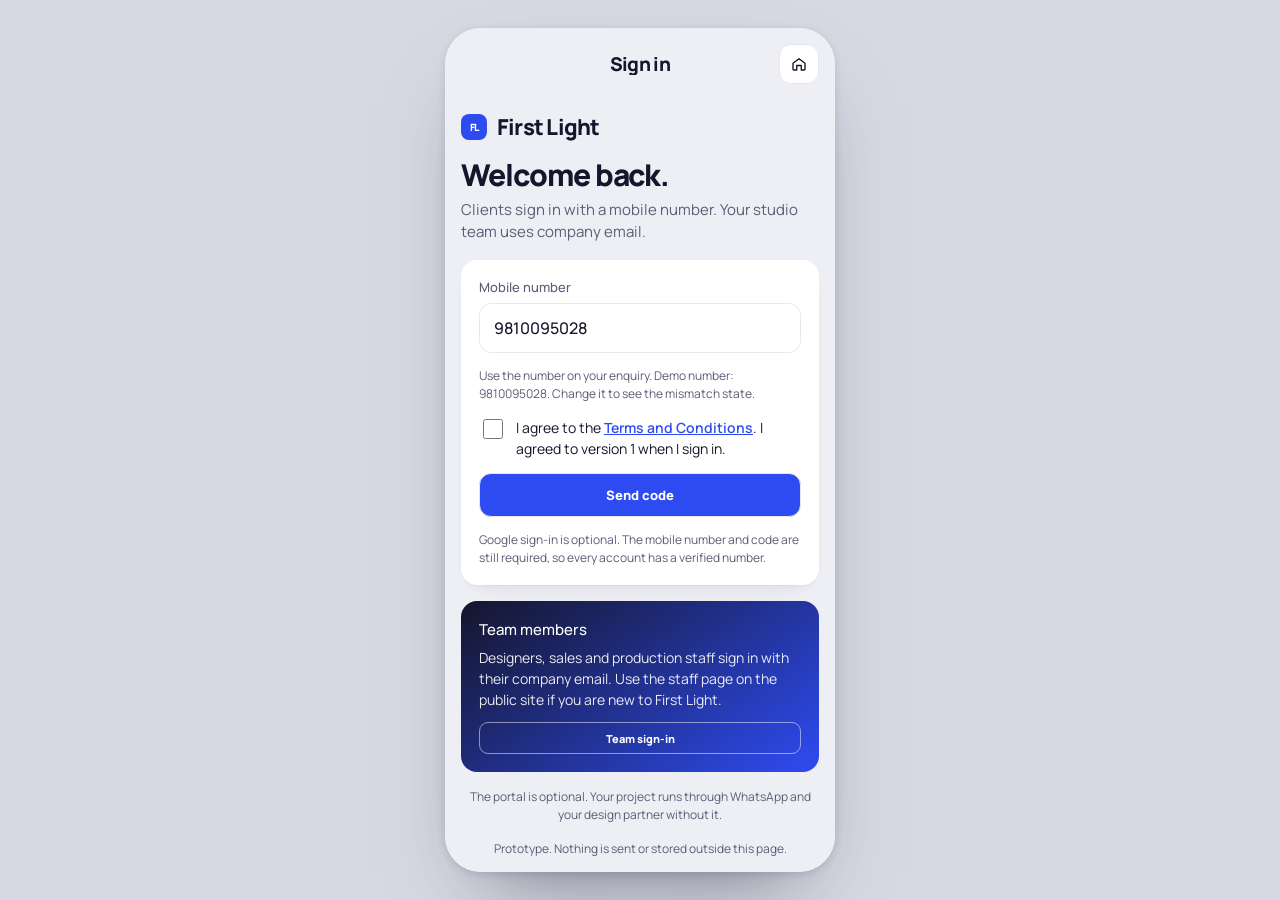
==== commit 2623c735: "prototype: add client mobile and desktop apps" ====
--- a/prototype/client-app-mobile/index.html
+++ b/prototype/client-app-mobile/index.html
@@ -5,31 +5,37 @@
 <title>First Light Client Prototype</title>
 <meta name="viewport" content="width=device-width, initial-scale=1, viewport-fit=cover">
 <meta name="claude:viewport-fit-sides" content="cover">
-<link rel="preconnect" href="https://fonts.googleapis.com">
-<link rel="preconnect" href="https://fonts.gstatic.com" crossorigin>
-<link rel="stylesheet" href="https://fonts.googleapis.com/css2?family=Fraunces:opsz,wght@9..144,400;9..144,500&family=DM+Sans:wght@400;500&display=swap">
 <style>
+@font-face{font-family:"Manrope";src:url("fonts/Manrope-400.woff2") format("woff2");font-weight:400;font-display:block}
+@font-face{font-family:"Manrope";src:url("fonts/Manrope-500.woff2") format("woff2");font-weight:500;font-display:block}
+@font-face{font-family:"Manrope";src:url("fonts/Manrope-600.woff2") format("woff2");font-weight:600;font-display:block}
+@font-face{font-family:"Manrope";src:url("fonts/Manrope-700.woff2") format("woff2");font-weight:700;font-display:block}
+@font-face{font-family:"Manrope";src:url("fonts/Manrope-800.woff2") format("woff2");font-weight:800;font-display:block}
 :root{
-  --bg:#F7F3EE; --card:#FFFFFF; --ink:#1F2A36; --mut:#5B6672; --line:rgba(31,42,54,.12);
-  --slate:#2E86C1; --slate-2:#1B5E8C; --blush:#FF8A6B; --peach:#FFC48A; --sun:#FFF1C9; --mint:#7BDCB5; --sky:#8ED1FC; --grape:#8E6CEF; --lemon:#FFE066; --rose:#FF6F91;
-  --green:#2DBE84; --amber:#FFB42E; --red:#D9534F; --on-accent:#1F2A36;
-  --serif:Fraunces,Georgia,"Times New Roman",serif;
-  --sans:"DM Sans",system-ui,-apple-system,"Segoe UI",Roboto,sans-serif;
+  --bg:#EEEFF5; --card:#FFFFFF; --ink:#15162B; --mut:#5A5D74; --line:#E6E7F0;
+  --slate:#2E4BF2; --slate-2:#1E36D6; --blush:#FDE9E6; --peach:#E7EAFE; --sun:#FBF0D8; --mint:#1F9D6B; --sky:#DCE6FB; --grape:#B9B3F2; --lemon:#FBF0D8; --rose:#FDE9E6;
+  --green:#1F9D6B; --amber:#C98A14; --red:#F26A5B; --on-accent:#FFFFFF;
+  --cobalt:#2E4BF2; --coral:#F26A5B; --rail:#17162A;
+  --cobalt-soft:#E7EAFE; --coral-soft:#FDE9E6; --coral-ink:#A03427;
+  --mint:#1F9D6B; --mint-soft:#E3F5EC; --mint-ink:#146B49;
+  --amber:#C98A14; --amber-soft:#FBF0D8; --amber-ink:#7A510E;
+  --serif:"Manrope",system-ui,sans-serif;
+  --sans:"Manrope",system-ui,sans-serif;
   color-scheme:light;
 }
 @media (prefers-color-scheme: dark){
   :root:not([data-theme="light"]){
-    --bg:#141C25; --card:#1C2834; --ink:#F4EFE9; --mut:#A7B2BC; --line:rgba(244,239,233,.12);
-    --slate:#4E8BAD; --slate-2:#1E3A48; --sun:#33261F; color-scheme:dark;
+    --bg:#17162A; --card:#17162A; --ink:#EEEFF5; --mut:#9C9DB5; --line:rgba(244,239,233,.12);
+    --slate:#4E8BAD; --slate-2:#1E3A48; --sun:#2A2A44; color-scheme:dark;
   }
 }
 :root[data-theme="dark"]{
-  --bg:#141C25; --card:#1C2834; --ink:#F4EFE9; --mut:#A7B2BC; --line:rgba(244,239,233,.12);
-  --slate:#4E8BAD; --slate-2:#1E3A48; --sun:#33261F; color-scheme:dark;
+  --bg:#17162A; --card:#17162A; --ink:#EEEFF5; --mut:#9C9DB5; --line:rgba(244,239,233,.12);
+  --slate:#4E8BAD; --slate-2:#1E3A48; --sun:#2A2A44; color-scheme:dark;
 }
 *{box-sizing:border-box}
 html,body{margin:0;height:100%}
-body{background:linear-gradient(160deg,#FFE7C7 0%,#CFEBFF 50%,#FFD3E1 100%);color:var(--ink);font:400 15px/1.5 var(--sans);
+body{background:linear-gradient(160deg,#EEEFF5 0%,#DCE6FB 50%,#FFD3E1 100%);color:var(--ink);font:400 15px/1.5 var(--sans);
   padding-left:max(0px,env(safe-area-inset-left,0px));padding-right:max(0px,env(safe-area-inset-right,0px));
   display:flex;align-items:center;justify-content:center;min-height:100vh;overflow:hidden}
 @media (prefers-color-scheme: dark){ body:not([data-theme="light"]){background:linear-gradient(160deg,#0E151C 0%,#1A2A36 60%,#3A2A2A 100%)} }
@@ -42,7 +48,7 @@
 
 /* device */
 .device{width:min(100vw,400px);height:min(100dvh,860px);background:var(--bg);border-radius:0;position:relative;overflow:hidden;display:flex;flex-direction:column}
-@media (min-width:520px){ .device{border-radius:36px;box-shadow:0 30px 80px -20px rgba(31,42,54,.45),0 0 0 10px #1F2A36;height:min(calc(100dvh - 40px),844px)} }
+@media (min-width:520px){ .device{border-radius:36px;box-shadow:0 30px 80px -20px rgba(31,42,54,.45),0 0 0 10px #15162B;height:min(calc(100dvh - 40px),844px)} }
 .screen{flex:1;overflow-y:auto;overflow-x:hidden;padding:calc(env(safe-area-inset-top,0px) + 8px) max(16px,env(safe-area-inset-right,0px)) 96px max(16px,env(safe-area-inset-left,0px));scroll-behavior:smooth;-webkit-overflow-scrolling:touch}
 .screen.noscroll{padding-bottom:16px}
 
@@ -72,12 +78,12 @@
 .sec a,.sec button.link{font:500 13px var(--sans);color:var(--slate);background:none;border:0;padding:0;text-decoration:underline;text-underline-offset:3px}
 .pill{display:inline-flex;align-items:center;gap:6px;padding:5px 10px;border-radius:999px;font:500 12px/1 var(--sans);background:var(--sun);color:var(--ink);white-space:nowrap}
 .pill i{width:8px;height:8px;border-radius:50%;display:inline-block}
-.g{background:#3F9E6B}.a{background:#E0A526}.r{background:#D9534F}.s{background:var(--slate)}
-.chips{display:flex;gap:8px;overflow-x:auto;padding:2px 0 6px;scrollbar-width:none}
+.g{background:#3F9E6B}.a{background:#E0A526}.r{background:#F26A5B}.s{background:var(--slate)}
+.chips{display:flex;gap:8px;overflow:visible;flex-wrap:wrap;padding:2px 0 6px;scrollbar-width:none}
 .chips::-webkit-scrollbar{display:none}
 .chip{flex:none;padding:9px 14px;border-radius:999px;border:1px solid var(--line);background:var(--card);font:500 13px var(--sans);transition:background .2s,color .2s,border-color .2s}
 .chip[aria-pressed="true"],.chip.on{background:var(--ink);color:var(--bg);border-color:var(--ink)}
-.btn{display:flex;align-items:center;justify-content:center;gap:8px;width:100%;padding:14px 16px;border-radius:12px;border:1px solid transparent;font:500 15px var(--sans);transition:transform .15s,background .2s,opacity .2s}
+.btn{display:flex;align-items:center;justify-content:center;gap:8px;width:100%;padding:14px 16px;border-radius:12px;border:1px solid transparent;text-decoration:none;text-align:center;font:500 15px var(--sans);transition:transform .15s,background .2s,opacity .2s}
 .btn:active{transform:translateY(1px)}
 .btn:disabled{opacity:.45;cursor:not-allowed}
 .btn-pri{background:var(--blush);color:var(--on-accent)}
@@ -108,7 +114,7 @@
 .dots i.on{width:20px;border-radius:4px;background:#fff}
 .thumb{height:120px;border-radius:14px;overflow:hidden;position:relative;flex:none}
 .thumb svg{width:100%;height:100%;display:block}
-.thumb .tag{position:absolute;left:8px;bottom:8px;background:rgba(255,255,255,.9);color:#1F2A36;padding:4px 8px;border-radius:8px;font:500 11px var(--sans)}
+.thumb .tag{position:absolute;left:8px;bottom:8px;background:rgba(255,255,255,.9);color:#15162B;padding:4px 8px;border-radius:8px;font:500 11px var(--sans)}
 
 /* stages */
 .stages{display:flex;gap:10px;overflow-x:auto;padding:4px 2px 10px;scrollbar-width:none;scroll-snap-type:x mandatory}
@@ -201,7 +207,7 @@
 .vchips::-webkit-scrollbar{display:none}
 
 /* site */
-.site .hero-site{position:relative;border-radius:24px;overflow:hidden;background:linear-gradient(150deg,var(--slate),#2D5770 55%,var(--peach));color:#fff;padding:22px 20px 20px;min-height:360px;display:flex;flex-direction:column;justify-content:flex-end}
+.site .hero-site{position:relative;border-radius:24px;overflow:hidden;background:linear-gradient(150deg,var(--slate),#1E36D6 55%,var(--peach));color:#fff;padding:22px 20px 20px;min-height:360px;display:flex;flex-direction:column;justify-content:flex-end}
 .site .obj{position:absolute;right:-70px;top:-24px;width:190px;height:190px;transition:transform .6s cubic-bezier(.2,.7,.2,1)}
 .site .obj:hover,.site .obj.tilt{transform:rotate(12deg) scale(1.06)}
 .site .float{animation:floaty 6s ease-in-out infinite}
@@ -234,11 +240,11 @@
 
 b{font-weight:500}
 h1,h2,h3{font-weight:400}
-.curstage{position:relative;border-radius:22px;overflow:hidden;color:#fff;background:linear-gradient(135deg,#FF8A6B,#FF6F91 55%,#8E6CEF);padding:18px;box-shadow:0 18px 36px -18px rgba(255,111,145,.7)}
+.curstage{position:relative;border-radius:22px;overflow:hidden;color:#fff;background:linear-gradient(135deg,#2E4BF2,#F26A5B 55%,#B9B3F2);padding:18px;box-shadow:0 18px 36px -18px rgba(255,111,145,.7)}
 .curstage .ttl{font:400 28px/1.1 var(--serif);margin-top:6px}
 .curstage .meta{font-size:13px;opacity:.95;margin-top:6px}
 .curstage .bar2{height:10px;border-radius:999px;background:rgba(255,255,255,.35);margin-top:14px;overflow:hidden}
-.curstage .bar2 i{display:block;height:100%;width:var(--w,50%);background:#FFE066;border-radius:999px}
+.curstage .bar2 i{display:block;height:100%;width:var(--w,50%);background:#C98A14;border-radius:999px}
 .curstage .pic{position:absolute;right:-14px;top:-14px;width:120px;height:120px;opacity:.95}
 .curstage .go{margin-top:14px;display:inline-flex;gap:8px;background:#fff;color:var(--ink);border:0;border-radius:999px;padding:10px 16px;font:500 14px var(--sans)}
 .stgico{width:44px;height:44px;border-radius:14px;display:grid;place-items:center;margin-bottom:10px}
@@ -266,7 +272,7 @@
 .topbar{display:none;align-items:center;justify-content:space-between;gap:8px;padding:calc(env(safe-area-inset-top,0px) + 10px) 14px 10px;background:var(--card);border-bottom:1px solid var(--line);flex:none}
 .topbar.on{display:flex}
 .logo{display:flex;align-items:center;gap:10px;font:600 14px var(--sans);letter-spacing:.08em;min-width:0}
-.logo .mk{width:34px;height:34px;border-radius:11px;background:linear-gradient(135deg,#FF8A6B,#FF6F91 60%,#8E6CEF);display:grid;place-items:center;color:#fff;font:400 18px var(--serif);flex:none}
+.logo .mk{width:34px;height:34px;border-radius:11px;background:linear-gradient(135deg,#2E4BF2,#F26A5B 60%,#B9B3F2);display:grid;place-items:center;color:#fff;font:400 18px var(--serif);flex:none}
 .topicons{display:flex;gap:8px;flex:none}
 .fico{width:46px;height:46px;border-radius:15px;display:grid;place-items:center;flex:none}
 .fico svg{width:22px;height:22px;stroke:#fff;fill:none;stroke-width:2;stroke-linecap:round;stroke-linejoin:round}
@@ -274,11 +280,101 @@
 .tagcat{display:inline-block;margin-top:4px;padding:3px 9px;border-radius:999px;font:500 11px var(--sans);color:#fff}
 .dlbtn{width:38px;height:38px;border-radius:50%;border:0;background:var(--sun);display:grid;place-items:center;flex:none}
 .dlbtn svg{width:18px;height:18px;stroke:var(--ink);fill:none;stroke-width:2;stroke-linecap:round;stroke-linejoin:round}
-.rdl{position:absolute;right:8px;top:8px;width:34px;height:34px;border-radius:50%;border:0;background:rgba(255,255,255,.92);display:grid;place-items:center;z-index:2}
+.rdl,.rgrid button.rdl{position:absolute;right:8px;top:8px;width:34px;height:34px;border-radius:50%;border:0;background:rgba(255,255,255,.92);display:grid;place-items:center;z-index:2}
 .rdl svg{width:16px;height:16px;stroke:var(--ink);fill:none;stroke-width:2;stroke-linecap:round;stroke-linejoin:round}
 .wa{display:inline-flex;align-items:center;gap:8px;background:#25D366;color:#fff;border-radius:12px;padding:12px 14px;font:500 14px var(--sans);text-decoration:none;justify-content:center}
 .wa svg{width:18px;height:18px;fill:#fff}
 .sechd{display:flex;justify-content:space-between;align-items:baseline;margin:20px 0 10px}
+.doc{background:var(--card);border:1px solid var(--line);border-radius:16px;padding:18px}
+.doc-head{display:flex;justify-content:space-between;align-items:flex-start;gap:12px;border-bottom:1px solid var(--line);padding-bottom:12px}
+.doc-brand{font:600 13px var(--sans);letter-spacing:.14em}
+.doc-meta{font-size:10px;color:var(--mut);line-height:1.6;margin-top:4px}
+.doc-to{display:grid;gap:2px;margin:14px 0;font-size:13px}
+.doc-to b{font:500 15px var(--sans)}
+.doc-to span:last-child{color:var(--mut);font-size:12px}
+.doc-table{border-top:1px solid var(--line)}
+.doc-table div{display:flex;justify-content:space-between;gap:12px;padding:10px 0;border-bottom:1px solid var(--line);font-size:13px}
+.doc-table b{font-weight:600;white-space:nowrap}
+.doc-total{display:flex;justify-content:space-between;align-items:baseline;gap:12px;padding:12px 0;border-bottom:1px solid var(--line);font:500 15px var(--sans)}
+.doc-total b{font-size:22px;font-variant-numeric:tabular-nums}
+.doc-note{font-size:11px;color:var(--mut);line-height:1.5;margin-top:12px}
+.searchico svg{fill:none;stroke:var(--mut);stroke-width:1.8;width:18px;height:18px}
+
+/* ===== MD console visual language ===== */
+body{background:#D7D8E2;font:400 15px/1.5 var(--sans);display:grid;place-items:center;min-height:100dvh;padding:16px}
+.device{width:min(100vw,390px);height:min(100dvh,844px);background:var(--bg);border-radius:0;box-shadow:none}
+@media (min-width:520px){
+  .device{width:390px;height:min(calc(100dvh - 32px),844px);border-radius:36px;
+    box-shadow:0 40px 80px -40px rgba(21,22,43,.55),0 2px 8px rgba(21,22,43,.12)}
+}
+@media (max-width:480px){
+  body{display:block;padding:0}
+  .device{width:100vw;height:100dvh;border-radius:0;box-shadow:none}
+}
+.screen{padding:calc(env(safe-area-inset-top,0px) + 8px) max(16px,env(safe-area-inset-right,0px)) 96px max(16px,env(safe-area-inset-left,0px));background:var(--bg)}
+h1,h2,h3,.hero-site h1,.hero .cap b,.doc-total b,.brandmark,.bar h2{font-family:var(--sans)!important;font-weight:800!important;letter-spacing:-.035em!important}
+h1{font-size:30px;line-height:1.15}
+h2{font-size:20px;line-height:1.2}
+.hero-site h1{font-size:32px;line-height:1.12}
+.lbl,.sec .lbl,.site .lbl{font:800 9.5px/1 var(--sans);letter-spacing:.08em;color:var(--mut)}
+.sec{margin:18px 0 9px}
+.pill{font:800 9.5px/1 var(--sans);padding:3px 8px;background:#F1F2F8;color:var(--ink2)}
+.chips{gap:7px;padding:2px 0 10px}
+.chip{height:30px;padding:0 12px;font:800 11px var(--sans);color:var(--ink2);background:var(--card);border-color:var(--line)}
+.chip[aria-pressed="true"],.chip.on{background:var(--ink);border-color:var(--ink);color:#fff}
+.topbar{height:62px;padding:calc(env(safe-area-inset-top,0px) + 10px) 14px 10px;background:rgba(238,239,245,.94);
+  border-bottom:1px solid var(--line);backdrop-filter:blur(10px)}
+.logo{font:800 13px var(--sans);letter-spacing:.06em;color:var(--ink)}
+.logo .mk{width:32px;height:32px;border-radius:10px;background:var(--cobalt);color:#fff;font:800 15px var(--sans)}
+.tabs{height:76px;padding:8px 4px 14px;background:rgba(255,255,255,.96);border-top:1px solid var(--line);backdrop-filter:blur(12px)}
+.tabs button{font:700 9px var(--sans);color:var(--mut);gap:4px;border-radius:0;background:none}
+.tabs button[aria-current="page"]{color:var(--cobalt);background:none}
+.btn{height:44px;border-radius:12px;font:800 13px var(--sans);background:var(--card);border:1px solid var(--line);color:var(--ink);padding:0 16px}
+.btn-pri{background:var(--cobalt);color:#fff}
+.btn-dark{background:var(--cobalt);color:#fff}
+.btn-line{background:#fff;border-color:var(--line);color:var(--ink)}
+.btn-sm{height:32px;padding:0 11px;font-size:11px;border-radius:9px}
+.btn-row{gap:8px}
+.card{background:var(--card);border-radius:16px;padding:14px;border:0;
+  box-shadow:0 1px 2px rgba(21,22,43,.04),0 10px 24px -18px rgba(21,22,43,.22)}
+.owed{background:linear-gradient(135deg,var(--rail),#24224A);border-radius:16px;padding:16px}
+.owed .big{font:800 30px/1.1 var(--sans)}
+.gridicons button{border-radius:14px;border-color:var(--line);background:var(--card);font:800 10.5px var(--sans);color:var(--ink2)}
+.gridicons svg{stroke:var(--cobalt)}
+.stg{border-radius:14px;box-shadow:0 1px 2px rgba(21,22,43,.04)}
+.stg.now{background:var(--ink);border-color:var(--ink);color:#fff}
+.stg b{font:800 12px var(--sans)}
+.hero{border-radius:16px;background:var(--bg);box-shadow:0 1px 2px rgba(21,22,43,.04),0 10px 24px -18px rgba(21,22,43,.22)}
+.hero-art{border-radius:16px}
+.aside .btn-line{background:transparent;color:#fff;border-color:rgba(255,255,255,.55)}
+.err:empty{display:none}
+.hero .cap{font:600 11.5px var(--sans)}
+.hero .cap b{font:800 16px var(--sans)!important}
+.hcard,.item{border-radius:16px;box-shadow:0 1px 2px rgba(21,22,43,.04),0 10px 24px -18px rgba(21,22,43,.22)}
+.hcard{border:1px solid var(--line)}
+.hcard b{font:800 12.5px var(--sans)}
+.hcard span{font:600 10.5px var(--sans);color:var(--mut)}
+.item .txt b{font:800 13px var(--sans)}
+.item .txt span{font-size:11px;color:var(--mut);font-weight:600}
+.auth{gap:16px}
+.brandmark{font:800 22px var(--sans)!important}
+.brandmark i{width:26px;height:26px;border-radius:8px;background:var(--cobalt);box-shadow:none;display:grid;place-items:center;color:#fff;font:800 10px var(--sans);font-style:normal}
+.hero-art{border-radius:16px}
+@media (prefers-color-scheme: dark){:root:not([data-theme="light"]){--bg:#EEEFF5;--card:#FFFFFF;--ink:#15162B;--mut:#5A5D74;--line:#E6E7F0;color-scheme:light}}
+.aside{background:linear-gradient(145deg,var(--ink),var(--cobalt));border-radius:16px}
+.field,textarea.field,select.field{border-radius:12px;border-color:var(--line);background:#fff;font-family:var(--sans)}
+.check input{accent-color:var(--cobalt)}
+.site .hero-site{background:linear-gradient(150deg,var(--ink),var(--cobalt) 72%);border-radius:20px}
+.site .hero-site h1{font-size:30px}
+.site .hero-site p{font-size:14px}
+.site .obj{opacity:.8}
+.doc{border-radius:16px;box-shadow:0 1px 2px rgba(21,22,43,.04),0 10px 24px -18px rgba(21,22,43,.22)}
+.doc-brand{font:800 12px var(--sans);letter-spacing:.12em;color:var(--ink)}
+.doc-total b{font:800 22px var(--sans)!important}
+#toast{background:var(--ink);color:#fff;border-radius:12px;font:700 12px var(--sans)}
+.searchico svg{stroke:var(--mut)}
+.hero-art img,.thumb img,.stage-hero-art img,.stageimg img,.hcard .thumb img{width:100%;height:100%;object-fit:cover;display:block}
+.rgrid button.rdl{border-radius:50%!important;overflow:visible;position:absolute!important}
 </style>
 </head>
 <body>
@@ -302,7 +398,10 @@
   4:{title:'Concept',start:'28 Sep',end:'10 Oct',days:0,need:'Completed. You approved the concept on 10 Oct.',ill:'plan'},
   6:{title:'Quotation',start:'Next',end:'',days:0,need:'Review quotation v5 and accept it once the design is approved.',ill:'quote'}
 };
-var TOTAL = 300000;
+var TOTAL = 400000;
+var CLIENT = {name:'Ms. Rao', phone:'9810095028', display:'+91 98xxx xxxxx', email:''};
+var OFFICE = {tel:'+91 85270 25058', tel2:'+91 82104 54320', email:'care@homsic.com'};
+var MEET_LINK = 'https://meet.google.com/vb4b-demo';
 var PAYS = [
   {k:'token',label:'Token',pct:10,status:'paid',date:'3 Oct'},
   {k:'mid',label:'Before production',pct:50,status:'paid',date:'20 Oct'},
@@ -310,40 +409,54 @@
   {k:'final',label:'At handover',pct:5,status:'later',date:'On handover'}
 ];
 var ITEMS = [
-  {id:'kitchen',cat:['kitchen','home'],name:'Modular kitchen',room:'Kitchen',desc:'Carcass, shutters, worktop and backsplash, with appliance cut-outs planned from the quotation.',days:65,price:200000,hue:'warm'},
+  {id:'kitchen',cat:['kitchen','home'],name:'Modular kitchen',room:'Kitchen',img:'assets/renders/kitchen-06-oak.jpg',desc:'Carcass, shutters, worktop and backsplash, with appliance cut-outs planned from the quotation.',days:65,price:200000,hue:'warm'},
   {id:'wardrobe',cat:['bedroom','home'],name:'Walk-in wardrobe',room:'Bedroom',desc:'Floor-to-ceiling storage with lighting channels and a dressing alcove where the room allows.',days:50,price:135000,hue:'slate'},
-  {id:'lshape',cat:['kitchen'],name:'L-shape kitchen',room:'Kitchen',desc:'Two runs of base units with a corner carousel and a clear working triangle.',days:60,price:185000,hue:'peach'},
-  {id:'island',cat:['kitchen','home'],name:'Island kitchen',room:'Kitchen',desc:'A central island with seating on one side, with the sink and hob planned into the island.',days:70,price:260000,hue:'blush'},
-  {id:'refresh',cat:['home'],name:'Two-bedroom refresh',room:'Whole home',desc:'Living, dining and bedrooms designed together, with one set of finishes and one handover.',days:65,price:680000,hue:'slate'},
-  {id:'villa',cat:['home'],name:'Villa, turnkey',room:'Whole home',desc:'Full interiors from first brief to installation, with the firm managing every visit and delivery.',days:90,price:2400000,hue:'warm'},
-  {id:'clinic',cat:['commercial'],name:'Studio or clinic fit-out',room:'Commercial',desc:'Reception, consultation rooms and storage, planned around working hours and phased by room.',days:75,price:950000,hue:'blush'},
-  {id:'refit',cat:['kitchen'],name:'Kitchen refit',room:'Kitchen',desc:'Replace the shutters and worktop on an existing carcass, with the plumbing and electrics kept.',days:40,price:85000,hue:'peach'}
+  {id:'lshape',cat:['kitchen'],name:'L-shape kitchen',room:'Kitchen',img:'assets/renders/kitchen-03-sage.jpg',desc:'Two runs of base units with a corner carousel and a clear working triangle.',days:60,price:185000,hue:'peach'},
+  {id:'island',cat:['kitchen','home'],name:'Island kitchen',room:'Kitchen',img:'assets/renders/kitchen-02-walnut.jpg',desc:'A central island with seating on one side, with the sink and hob planned into the island.',days:70,price:260000,hue:'blush'},
+  {id:'refresh',cat:['home'],name:'Two-bedroom refresh',room:'Whole home',img:'assets/renders/villa-05-di-an.jpg',desc:'Living, dining and bedrooms designed together, with one set of finishes and one handover.',days:65,price:680000,hue:'slate'},
+  {id:'villa',cat:['home'],name:'Villa, turnkey',room:'Whole home',img:'assets/renders/villa-03-tropical.jpg',desc:'Full interiors from first brief to installation, with the firm managing every visit and delivery.',days:90,price:2400000,hue:'warm'},
+  {id:'clinic',cat:['commercial'],name:'Studio or clinic fit-out',room:'Commercial',img:'assets/renders/villa-06-luklak.jpg',desc:'Reception, consultation rooms and storage, planned around working hours and phased by room.',days:75,price:950000,hue:'blush'},
+  {id:'refit',cat:['kitchen'],name:'Kitchen refit',room:'Kitchen',img:'assets/renders/kitchen-01-maroon.jpg',desc:'Replace the shutters and worktop on an existing carcass, with the plumbing and electrics kept.',days:40,price:85000,hue:'peach'}
 ];
 var RENDERS = [
-  {id:'r1',v:5,name:'Living and kitchen',kind:'living'},
-  {id:'r2',v:5,name:'Kitchen wall',kind:'kitchen'},
-  {id:'r3',v:5,name:'Bedroom 2',kind:'bedroom'},
-  {id:'r4',v:4,name:'Living, earlier round',kind:'living'},
-  {id:'r5',v:3,name:'Kitchen, round 3',kind:'kitchen'},
-  {id:'r6',v:2,name:'Bedroom, round 2',kind:'bedroom'},
-  {id:'r7',v:1,name:'First concept',kind:'living'}
+  {id:'r1',v:5,name:'Kitchen and island',kind:'kitchen',img:'assets/renders/kitchen-02-walnut.jpg',date:'22 Nov',brief:'Warm walnut base, stone top and a clear island worktop. Proxy render.'},
+  {id:'r2',v:5,name:'Kitchen wall',kind:'kitchen',img:'assets/renders/kitchen-03-sage.jpg',date:'22 Nov',brief:'Sage shutters, glass wall units and concealed lighting. Proxy render.'},
+  {id:'r3',v:5,name:'Villa 4B facade',kind:'villa',img:'assets/renders/villa-03-tropical.jpg',date:'22 Nov',brief:'Timber screen and planted terraces at the entrance. Proxy render.'},
+  {id:'r4',v:4,name:'Villa facade, earlier round',kind:'villa',img:'assets/renders/villa-05-di-an.jpg',date:'14 Oct',brief:'Earlier facade study before the screen was approved.'},
+  {id:'r5',v:3,name:'Kitchen, round 3',kind:'kitchen',img:'assets/renders/kitchen-01-maroon.jpg',date:'2 Oct',brief:'First full kitchen set after measurement.'},
+  {id:'r6',v:2,name:'Bedroom, round 2',kind:'bedroom',date:'18 Sep',brief:'Bedroom layout before the reading lights were added.'},
+  {id:'r7',v:1,name:'First concept',kind:'living',date:'4 Sep',brief:'First concept board.'}
 ];
+var ROUNDS = [
+  {v:5,date:'2 Nov',current:true,brief:'Island moved 150 mm; wardrobe finish approved; quotation and drawings reissued together.'},
+  {v:4,date:'14 Oct',current:false,brief:'Kitchen tall units moved to the window wall; quotation reissued.'},
+  {v:3,date:'2 Oct',current:false,brief:'First full set after measurement.'},
+  {v:2,date:'18 Sep',current:false,brief:'Concept revisions after the second call.'},
+  {v:1,date:'4 Sep',current:false,brief:'First concept board.'}
+];
+var REFERENCES = [
+  {id:'kitchen',label:'Warm oak kitchen',note:'Kitchen · this project'},
+  {id:'wardrobe',label:'Fluted wardrobe',note:'Bedroom · this project'},
+  {id:'island',label:'Stone island',note:'Kitchen · this project'}
+];
+var GALLERY = ['kitchen','wardrobe','island','villa'];
 var TEAM = {
-  arjun:{name:'Arjun',role:'Design partner',bio:'Sample bio, written by Arjun and reviewed by the studio. Replace with the real text.',projects:['Villa 4B · this project','Flat 7 · 2024'],quotes:['"Clear answers every week, and the samples arrived on time." · Villa 4B']},
-  imran:{name:'Imran',role:'Production manager',bio:'Sample bio, written by Imran and reviewed by the studio. Replace with the real text.',projects:['Villa 4B · production','Office, Sector 44 · 2024'],quotes:['"Every delivery was on the schedule we agreed."']}
-};
-var NEXT_MEET = {date:'Tue 24 Nov', time:'11:00', who:'Arjun, Imran and you'};
-var HUES = {warm:['#F6C7AE','#F2A49A'],slate:['#3E6E8C','#24404F'],blush:['#F2A49A','#F6C7AE'],peach:['#F6C7AE','#FBE7DC']};
+  arjun:{name:'Arjun',role:'Design partner',phone:OFFICE.tel,bio:'Sample bio, written by Arjun and reviewed by the studio. Replace with the real text.',projects:['Villa 4B · this project','Flat 7 · 2024'],quotes:['"Clear answers every week, and the samples arrived on time." · Villa 4B']},
+  imran:{name:'Imran',role:'Production manager',phone:OFFICE.tel,bio:'Sample bio, written by Imran and reviewed by the studio. Replace with the real text.',projects:['Villa 4B · production','Office, Sector 44 · 2024'],quotes:['"Every delivery was on the schedule we agreed."']}
+};
+var NEXT_MEET = {date:'Tue 24 Nov', time:'11:00', who:'Arjun, Imran and you', people:3, link:MEET_LINK};
+var HUES = {warm:['#E7EAFE','#FDE9E6'],slate:['#2E4BF2','#24404F'],blush:['#FDE9E6','#E7EAFE'],peach:['#E7EAFE','#E7EAFE']};
 
 /* ---------- state ---------- */
 var S = {
   screen:'signin', tab:'home', prev:null,
-  auth:false, sign:{step:'mobile', phone:'', otp:'', err:'', terms:false, resend:0, sent:false},
+  auth:false, sign:{step:'mobile', phone:CLIENT.phone, otp:'', err:'', terms:false, resend:0, sent:false},
+  email:'', emailAsked:false, termsAt:null, termsVersion:'1',
   sheet:null, sheetData:{}, viewer:null,
   heroIdx:0, testIdx:0,
   stage:5,
-  proof:'none', proofUrl:'', proofAmt:'',
-  receipts:[{no:'R-031',amt:30000,date:'3 Oct',label:'Token'},{no:'R-047',amt:150000,date:'20 Oct',label:'Before production'}],
+  proof:'none', proofUrl:'', proofAmt:'', proofDate:'25 Nov', proofReason:'',
+  receipts:[{no:'R-031',amt:40000,date:'3 Oct',label:'Token',bal:360000},{no:'R-047',amt:200000,date:'20 Oct',label:'Before production',bal:160000}],
   pays:PAYS.map(function(p){return Object.assign({},p);}),
   change:null, joined:false, msgs:[
     {who:'Arjun',t:'Villa 4B: the cabinet samples are with you. Tell us which finish you prefer.',me:false,at:'Yesterday'},
@@ -352,7 +465,8 @@
   callSlot:'1 to 3 hours', callReq:false,
   cat:{q:'',filter:'all'}, entry:null,
   devices:[{n:'Chrome · Mumbai',cur:true},{n:'iPhone · Pune',cur:false}],
-  designFilter:5, dfilter:'All', site:{tilt:false, budget:20, bookOk:false}
+  designFilter:5, dfilter:'All', docV:5, site:{tilt:false, budget:20, bookOk:false, leadPhone:''},
+  editEmail:false
 };
 var pulseTimer = null;
 
@@ -383,44 +497,44 @@
 
 function art(kind, seed){
   var W=400,H=260, s='';
-  var wall='#FFE9D6', floor='#E9B98C', sofa='#FF8A6B', rug='#8ED1FC', plant='#2DBE84', lamp='#FFE066', accent='#8E6CEF';
-  function win(x,y,w,h){ return '<rect x="'+x+'" y="'+y+'" width="'+w+'" height="'+h+'" rx="6" fill="#CFEBFF"/><path d="M'+x+' '+(y+h*0.7)+' Q'+(x+w*0.4)+' '+(y+h*0.5)+' '+(x+w)+' '+(y+h*0.75)+' L'+(x+w)+' '+(y+h)+' L'+x+' '+(y+h)+' Z" fill="#8ED1FC"/><circle cx="'+(x+w*0.75)+'" cy="'+(y+h*0.3)+'" r="'+(h*0.1)+'" fill="#FFF1C9"/><rect x="'+x+'" y="'+y+'" width="'+w+'" height="'+h+'" rx="6" fill="none" stroke="#FFFFFF" stroke-width="5"/>'; }
-  function plantSvg(x,y,k){ return '<rect x="'+(x-12)+'" y="'+(y-18)+'" width="24" height="22" rx="6" fill="#FF6F91"/><ellipse cx="'+(x-14)+'" cy="'+(y-40)+'" rx="12" ry="20" fill="'+plant+'" transform="rotate(-20 '+(x-14)+' '+(y-40)+')"/><ellipse cx="'+(x+12)+'" cy="'+(y-44)+'" rx="12" ry="22" fill="#4CC9A0" transform="rotate(18 '+(x+12)+' '+(y-44)+')"/><ellipse cx="'+x+'" cy="'+(y-58)+'" rx="10" ry="18" fill="'+plant+'"/>'; }
+  var wall='#EEEFF5', floor='#D7D8E2', sofa='#2E4BF2', rug='#B9B3F2', plant='#1F9D6B', lamp='#C98A14', accent='#B9B3F2';
+  function win(x,y,w,h){ return '<rect x="'+x+'" y="'+y+'" width="'+w+'" height="'+h+'" rx="6" fill="#DCE6FB"/><path d="M'+x+' '+(y+h*0.7)+' Q'+(x+w*0.4)+' '+(y+h*0.5)+' '+(x+w)+' '+(y+h*0.75)+' L'+(x+w)+' '+(y+h)+' L'+x+' '+(y+h)+' Z" fill="#B9B3F2"/><circle cx="'+(x+w*0.75)+'" cy="'+(y+h*0.3)+'" r="'+(h*0.1)+'" fill="#FBF0D8"/><rect x="'+x+'" y="'+y+'" width="'+w+'" height="'+h+'" rx="6" fill="none" stroke="#FFFFFF" stroke-width="5"/>'; }
+  function plantSvg(x,y,k){ return '<rect x="'+(x-12)+'" y="'+(y-18)+'" width="24" height="22" rx="6" fill="#F26A5B"/><ellipse cx="'+(x-14)+'" cy="'+(y-40)+'" rx="12" ry="20" fill="'+plant+'" transform="rotate(-20 '+(x-14)+' '+(y-40)+')"/><ellipse cx="'+(x+12)+'" cy="'+(y-44)+'" rx="12" ry="22" fill="#1F9D6B" transform="rotate(18 '+(x+12)+' '+(y-44)+')"/><ellipse cx="'+x+'" cy="'+(y-58)+'" rx="10" ry="18" fill="'+plant+'"/>'; }
   if(kind==='kitchen'){
     s='<rect width="400" height="260" fill="'+wall+'"/>';
-    for(var i=0;i<8;i++) for(var j=0;j<3;j++) s+='<rect x="'+(i*50)+'" y="'+(40+j*14)+'" width="50" height="14" fill="#FFF8EE" stroke="#FFD9B8" stroke-width="1"/>';
-    s+=win(250,28,110,70)+'<rect x="28" y="36" width="170" height="78" rx="10" fill="#FFFFFF"/><rect x="28" y="36" width="170" height="78" rx="10" fill="none" stroke="#2E86C1" stroke-width="2"/><path d="M113 36 V114" stroke="#2E86C1" stroke-width="2"/><circle cx="106" cy="76" r="3" fill="#2E86C1"/><circle cx="120" cy="76" r="3" fill="#2E86C1"/>';
-    s+='<rect x="0" y="150" width="400" height="110" fill="'+floor+'"/><rect x="20" y="150" width="360" height="12" rx="4" fill="#2E86C1"/>';
-    s+='<rect x="28" y="162" width="150" height="90" rx="6" fill="#2E86C1"/><rect x="190" y="162" width="200" height="90" rx="6" fill="#FFFFFF" stroke="#2E86C1" stroke-width="2"/><path d="M290 162 V252" stroke="#2E86C1" stroke-width="2"/>';
-    s+='<circle cx="120" cy="196" r="3" fill="#FFE066"/><circle cx="260" cy="200" r="3" fill="#FFE066"/>';
-    s+='<path d="M120 22 V64" stroke="#8E6CEF" stroke-width="2"/><circle cx="120" cy="70" r="12" fill="#FFE066"/><path d="M180 22 V58" stroke="#8E6CEF" stroke-width="2"/><circle cx="180" cy="64" r="12" fill="#FF8A6B"/>';
+    for(var i=0;i<8;i++) for(var j=0;j<3;j++) s+='<rect x="'+(i*50)+'" y="'+(40+j*14)+'" width="50" height="14" fill="#F7F8FC" stroke="#E6E7F0" stroke-width="1"/>';
+    s+=win(250,28,110,70)+'<rect x="28" y="36" width="170" height="78" rx="10" fill="#FFFFFF"/><rect x="28" y="36" width="170" height="78" rx="10" fill="none" stroke="#2E4BF2" stroke-width="2"/><path d="M113 36 V114" stroke="#2E4BF2" stroke-width="2"/><circle cx="106" cy="76" r="3" fill="#2E4BF2"/><circle cx="120" cy="76" r="3" fill="#2E4BF2"/>';
+    s+='<rect x="0" y="150" width="400" height="110" fill="'+floor+'"/><rect x="20" y="150" width="360" height="12" rx="4" fill="#2E4BF2"/>';
+    s+='<rect x="28" y="162" width="150" height="90" rx="6" fill="#2E4BF2"/><rect x="190" y="162" width="200" height="90" rx="6" fill="#FFFFFF" stroke="#2E4BF2" stroke-width="2"/><path d="M290 162 V252" stroke="#2E4BF2" stroke-width="2"/>';
+    s+='<circle cx="120" cy="196" r="3" fill="#C98A14"/><circle cx="260" cy="200" r="3" fill="#C98A14"/>';
+    s+='<path d="M120 22 V64" stroke="#B9B3F2" stroke-width="2"/><circle cx="120" cy="70" r="12" fill="#C98A14"/><path d="M180 22 V58" stroke="#B9B3F2" stroke-width="2"/><circle cx="180" cy="64" r="12" fill="#2E4BF2"/>';
   } else if(kind==='bedroom'){
-    s='<rect width="400" height="260" fill="#E7DEFF"/><rect y="170" width="400" height="90" fill="#D9B38C"/>';
-    s+=win(262,30,96,96)+'<path d="M255 24 Q262 60 255 130" stroke="#FF8A6B" stroke-width="8" fill="none"/><path d="M364 24 Q357 60 364 130" stroke="#FF8A6B" stroke-width="8" fill="none"/>';
-    s+='<rect x="30" y="112" width="200" height="22" rx="10" fill="#8E6CEF"/><rect x="36" y="134" width="188" height="48" rx="10" fill="#FFFFFF"/><rect x="30" y="140" width="200" height="60" rx="12" fill="#FF8A6B"/>';
-    s+='<rect x="46" y="120" width="60" height="22" rx="10" fill="#FFF1C9"/><rect x="118" y="120" width="60" height="22" rx="10" fill="#FFF1C9"/>';
-    s+='<rect x="240" y="170" width="60" height="6" rx="3" fill="#8E6CEF"/><rect x="250" y="150" width="40" height="22" rx="6" fill="#FFE066"/><path d="M270 150 V140" stroke="#8E6CEF" stroke-width="3"/>';
-    s+=plantSvg(360,200)+'<rect x="16" y="200" width="46" height="60" rx="6" fill="#8ED1FC" opacity=".7"/>';
+    s='<rect width="400" height="260" fill="#E7EAFE"/><rect y="170" width="400" height="90" fill="#D7D8E2"/>';
+    s+=win(262,30,96,96)+'<path d="M255 24 Q262 60 255 130" stroke="#2E4BF2" stroke-width="8" fill="none"/><path d="M364 24 Q357 60 364 130" stroke="#2E4BF2" stroke-width="8" fill="none"/>';
+    s+='<rect x="30" y="112" width="200" height="22" rx="10" fill="#B9B3F2"/><rect x="36" y="134" width="188" height="48" rx="10" fill="#FFFFFF"/><rect x="30" y="140" width="200" height="60" rx="12" fill="#2E4BF2"/>';
+    s+='<rect x="46" y="120" width="60" height="22" rx="10" fill="#FBF0D8"/><rect x="118" y="120" width="60" height="22" rx="10" fill="#FBF0D8"/>';
+    s+='<rect x="240" y="170" width="60" height="6" rx="3" fill="#B9B3F2"/><rect x="250" y="150" width="40" height="22" rx="6" fill="#C98A14"/><path d="M270 150 V140" stroke="#B9B3F2" stroke-width="3"/>';
+    s+=plantSvg(360,200)+'<rect x="16" y="200" width="46" height="60" rx="6" fill="#B9B3F2" opacity=".7"/>';
   } else if(kind==='plan'){
-    s='<rect width="400" height="260" fill="#FFF1C9"/><path d="M50 40 H350 V220 H50 Z M50 140 H200 M200 40 V140 M200 140 V220 M270 140 V220" fill="none" stroke="#2E86C1" stroke-width="6" stroke-linejoin="round"/><rect x="60" y="50" width="130" height="80" fill="#8ED1FC" opacity=".6"/><circle cx="300" cy="90" r="22" fill="#FF8A6B" opacity=".7"/>';
+    s='<rect width="400" height="260" fill="#FBF0D8"/><path d="M50 40 H350 V220 H50 Z M50 140 H200 M200 40 V140 M200 140 V220 M270 140 V220" fill="none" stroke="#2E4BF2" stroke-width="6" stroke-linejoin="round"/><rect x="60" y="50" width="130" height="80" fill="#B9B3F2" opacity=".6"/><circle cx="300" cy="90" r="22" fill="#2E4BF2" opacity=".7"/>';
   } else if(kind==='quote'){
-    s='<rect width="400" height="260" fill="#FFE7C7"/><rect x="70" y="50" width="260" height="170" rx="16" fill="#fff"/><rect x="95" y="80" width="150" height="10" rx="5" fill="#2E86C1"/><rect x="95" y="104" width="210" height="8" rx="4" fill="#8ED1FC"/><rect x="95" y="124" width="180" height="8" rx="4" fill="#8ED1FC"/><rect x="95" y="170" width="210" height="28" rx="8" fill="#FFB42E"/>';
+    s='<rect width="400" height="260" fill="#EEEFF5"/><rect x="70" y="50" width="260" height="170" rx="16" fill="#fff"/><rect x="95" y="80" width="150" height="10" rx="5" fill="#2E4BF2"/><rect x="95" y="104" width="210" height="8" rx="4" fill="#B9B3F2"/><rect x="95" y="124" width="180" height="8" rx="4" fill="#B9B3F2"/><rect x="95" y="170" width="210" height="28" rx="8" fill="#C98A14"/>';
   } else {
     /* living room (default) */
     s='<rect width="400" height="260" fill="'+wall+'"/>';
     s+=win(40,30,120,96)+'<path d="M100 30 V126 M40 78 H160" stroke="#FFFFFF" stroke-width="4"/>';
-    s+='<rect x="210" y="46" width="64" height="48" rx="4" fill="#FF8A6B"/><rect x="216" y="52" width="52" height="36" rx="2" fill="#FFE066"/><circle cx="242" cy="70" r="8" fill="#8E6CEF" opacity=".8"/>';
+    s+='<rect x="210" y="46" width="64" height="48" rx="4" fill="#2E4BF2"/><rect x="216" y="52" width="52" height="36" rx="2" fill="#C98A14"/><circle cx="242" cy="70" r="8" fill="#B9B3F2" opacity=".8"/>';
     s+='<rect x="0" y="170" width="400" height="90" fill="'+floor+'"/>';
     s+='<ellipse cx="200" cy="232" rx="150" ry="20" fill="'+rug+'"/>';
-    s+='<rect x="70" y="128" width="200" height="60" rx="18" fill="'+sofa+'"/><rect x="60" y="150" width="220" height="44" rx="14" fill="#FF6F91"/>';
-    s+='<rect x="84" y="112" width="48" height="36" rx="12" fill="#FFE066"/><rect x="200" y="112" width="48" height="36" rx="12" fill="#8E6CEF"/>';
-    s+='<rect x="300" y="110" width="8" height="78" rx="3" fill="#2E86C1"/><path d="M286 110 Q304 92 322 110 Z" fill="'+lamp+'"/>';
+    s+='<rect x="70" y="128" width="200" height="60" rx="18" fill="'+sofa+'"/><rect x="60" y="150" width="220" height="44" rx="14" fill="#F26A5B"/>';
+    s+='<rect x="84" y="112" width="48" height="36" rx="12" fill="#C98A14"/><rect x="200" y="112" width="48" height="36" rx="12" fill="#B9B3F2"/>';
+    s+='<rect x="300" y="110" width="8" height="78" rx="3" fill="#2E4BF2"/><path d="M286 110 Q304 92 322 110 Z" fill="'+lamp+'"/>';
     s+=plantSvg(360,184);
     s+='<rect x="0" y="0" width="0" height="0"/>';
   }
   return '<svg viewBox="0 0 400 260" preserveAspectRatio="xMidYMid slice" aria-hidden="true">'+s+'</svg>';
 }
-var STG_COL=['#FF8A6B','#FFB42E','#2DBE84','#2E86C1','#8E6CEF','#FF6F91'];
+var STG_COL=['#2E4BF2','#C98A14','#1F9D6B','#2E4BF2','#B9B3F2','#F26A5B'];
 var GLYPHS=[
  'M4 5h16v11H9l-5 4z',
  'M6 3h4l2 5-2.5 2a11 11 0 0 0 5 5L16 13l5 2v4a2 2 0 0 1-2 2A16 16 0 0 1 4 5a2 2 0 0 1 2-2z',
@@ -440,15 +554,15 @@
 function stageGlyph(i){ return '<svg viewBox="0 0 24 24" aria-hidden="true"><path d="'+GLYPHS[i]+'"/></svg>'; }
 function stageIcon(i){ return '<span class="stgico" style="background:'+STG_COL[i%6]+'">'+stageGlyph(i)+'</span>'; }
 function person(letter, variant){
-  var bg=['#FFE066','#8ED1FC','#FFC48A','#7BDCB5'][variant%4];
+  var bg=['#C98A14','#B9B3F2','#FDE9E6','#1F9D6B'][variant%4];
   var skin=['#F3C29A','#D9A27A','#B9764E'][(letter.charCodeAt(0)||0)%3];
-  var hair=['#2B2B3A','#5B3A29','#8E6CEF'][(letter.charCodeAt(0)||0)%3];
-  return '<svg viewBox="0 0 80 80" aria-hidden="true" style="width:100%;height:100%;display:block"><rect width="80" height="80" fill="'+bg+'"/><ellipse cx="40" cy="82" rx="30" ry="24" fill="#2E86C1"/><circle cx="40" cy="36" r="15" fill="'+skin+'"/><path d="M25 34 Q26 18 40 19 Q55 18 55 34 Q50 26 40 26 Q31 26 25 34 Z" fill="'+hair+'"/></svg>';
+  var hair=['#2B2B3A','#5B3A29','#B9B3F2'][(letter.charCodeAt(0)||0)%3];
+  return '<svg viewBox="0 0 80 80" aria-hidden="true" style="width:100%;height:100%;display:block"><rect width="80" height="80" fill="'+bg+'"/><ellipse cx="40" cy="82" rx="30" ry="24" fill="#2E4BF2"/><circle cx="40" cy="36" r="15" fill="'+skin+'"/><path d="M25 34 Q26 18 40 19 Q55 18 55 34 Q50 26 40 26 Q31 26 25 34 Z" fill="'+hair+'"/></svg>';
 }
 function currentStageCard(){
   var i=S.stage, s=STAGES[i];
   var days = i===5?9:0;
-  return '<div class="curstage"><svg class="pic" viewBox="0 0 120 120" aria-hidden="true"><circle cx="60" cy="60" r="56" fill="#FFE066" opacity=".55"/><circle cx="60" cy="60" r="34" fill="#FFF1C9" opacity=".9"/></svg>'+
+  return '<div class="curstage"><svg class="pic" viewBox="0 0 120 120" aria-hidden="true"><circle cx="60" cy="60" r="56" fill="#C98A14" opacity=".55"/><circle cx="60" cy="60" r="34" fill="#FBF0D8" opacity=".9"/></svg>'+
     '<span class="lbl" style="color:#fff;opacity:.9">You are in</span><div class="ttl">'+esc(s[0])+' phase</div>'+
     '<div class="meta">Stage '+(i+1)+' of 14'+(days?' · '+days+' days left in this stage':'')+'</div>'+
     '<div class="bar2"><i style="--w:'+Math.round((i+1)/14*100)+'%"></i></div>'+
@@ -459,11 +573,11 @@
   return art(k);
 }
 function stageArt(kind){
-  var stroke = '#3E6E8C', fill='#FBE7DC';
+  var stroke = '#2E4BF2', fill='#E7EAFE';
   var body = {
-    draft:'<rect x="40" y="50" width="240" height="140" rx="12" fill="#fff" stroke="'+stroke+'" stroke-width="4"/><path d="M40 120 H280 M160 50 V190" stroke="'+stroke+'" stroke-width="3" fill="none"/><rect x="60" y="70" width="80" height="40" rx="6" fill="#F2A49A" opacity=".6"/>',
+    draft:'<rect x="40" y="50" width="240" height="140" rx="12" fill="#fff" stroke="'+stroke+'" stroke-width="4"/><path d="M40 120 H280 M160 50 V190" stroke="'+stroke+'" stroke-width="3" fill="none"/><rect x="60" y="70" width="80" height="40" rx="6" fill="#FDE9E6" opacity=".6"/>',
     plan:'<rect x="40" y="50" width="240" height="140" fill="#fff" stroke="'+stroke+'" stroke-width="4"/><path d="M40 120 H160 M160 50 V120 M160 120 V190" stroke="'+stroke+'" stroke-width="3" fill="none"/>',
-    quote:'<rect x="80" y="40" width="160" height="160" rx="14" fill="#fff" stroke="'+stroke+'" stroke-width="4"/><path d="M104 90 H216 M104 118 H200 M104 146 H180" stroke="#F2A49A" stroke-width="7" stroke-linecap="round"/>'
+    quote:'<rect x="80" y="40" width="160" height="160" rx="14" fill="#fff" stroke="'+stroke+'" stroke-width="4"/><path d="M104 90 H216 M104 118 H200 M104 146 H180" stroke="#FDE9E6" stroke-width="7" stroke-linecap="round"/>'
   }[kind] || '';
   return '<svg viewBox="0 0 320 230" preserveAspectRatio="xMidYMid meet" aria-hidden="true"><rect width="320" height="230" rx="16" fill="'+fill+'"/>'+body+'</svg>';
 }
@@ -473,9 +587,9 @@
   for(var y=0;y<n;y++)for(var x=0;x<n;x++){
     var corner=(x<7&&y<7)||(x>n-8&&y<7)||(x<7&&y>n-8);
     if(corner){continue;}
-    if(rnd()>.52) s+='<rect x="'+x+'" y="'+y+'" width="1" height="1" fill="#1F2A36"/>';
+    if(rnd()>.52) s+='<rect x="'+x+'" y="'+y+'" width="1" height="1" fill="#15162B"/>';
   }
-  function finder(ox,oy){return '<rect x="'+ox+'" y="'+oy+'" width="7" height="7" fill="#1F2A36"/><rect x="'+(ox+1)+'" y="'+(oy+1)+'" width="5" height="5" fill="#fff"/><rect x="'+(ox+2)+'" y="'+(oy+2)+'" width="3" height="3" fill="#1F2A36"/>';}
+  function finder(ox,oy){return '<rect x="'+ox+'" y="'+oy+'" width="7" height="7" fill="#15162B"/><rect x="'+(ox+1)+'" y="'+(oy+1)+'" width="5" height="5" fill="#fff"/><rect x="'+(ox+2)+'" y="'+(oy+2)+'" width="3" height="3" fill="#15162B"/>';}
   return '<svg viewBox="0 0 21 21" shape-rendering="crispEdges" width="200" height="200" role="img" aria-label="Payment QR code, prototype"><rect width="21" height="21" fill="#fff"/>'+s+finder(0,0)+finder(n-7,0)+finder(0,n-7)+'</svg>';
 }
 function owedNow(){ return S.pays.filter(function(p){return p.status==='due';})[0] || null; }
@@ -483,6 +597,12 @@
 function amtOf(p){ return TOTAL*p.pct/100; }
 function remaining(){ return TOTAL - paidTotal(); }
 function lightFor(days){ return days<=0?'s':(days<=3?'r':(days<=6?'a':'g')); }
+function roundFor(v){ for(var i=0;i<ROUNDS.length;i++) if(ROUNDS[i].v===v) return ROUNDS[i]; return ROUNDS[0]; }
+function nowLabel(){ return new Date().toLocaleDateString('en-GB',{day:'numeric',month:'short'}) + ' · ' + new Date().toLocaleTimeString('en-GB',{hour:'2-digit',minute:'2-digit'}); }
+function finishSignin(){
+  S.auth=true; S.termsAt=nowLabel(); S.sign.step='mobile'; S.sign.err=''; S.tab='home';
+  toast('Signed in'); go('home',{tab:'home'});
+}
 function toast(msg){
   var old=document.querySelector('.toast'); if(old) old.remove();
   var t=document.createElement('div'); t.className='toast'; t.setAttribute('role','status'); t.textContent=msg;
@@ -509,10 +629,21 @@
     body = ''+
     '<div class="field-wrap" style="display:grid;gap:14px">'+
       '<label class="fl" for="mob">Mobile number<input class="field" id="mob" name="mobile" type="tel" inputmode="tel" autocomplete="tel" placeholder="+91 98xxx xxxxx" value="'+esc(st.phone)+'"></label>'+
-      '<span class="hint">The number your firm has on record for your project. The code is sent on WhatsApp.</span>'+
+      '<span class="hint">Use the number on your enquiry. Demo number: '+esc(CLIENT.phone)+'. Change it to see the mismatch state.</span>'+
       '<div class="err" id="sign-err" role="alert">'+esc(st.err)+'</div>'+
-      '<label class="check"><input type="checkbox" id="terms-chk" '+(st.terms?'checked':'')+'><span>I agree to the <a class="textlink" href="#" data-a="terms-from-sign">Terms and Conditions</a>. I agreed to the current version when I sign in.</span></label>'+
+      (st.err?'<button class="btn btn-line btn-sm" data-a="call" data-n="Office" data-tel="'+esc(OFFICE.tel)+'" style="justify-self:start">Call the office</button>':'')+
+      '<label class="check"><input type="checkbox" id="terms-chk" '+(st.terms?'checked':'')+'><span>I agree to the <a class="textlink" href="#" data-a="terms-from-sign">Terms and Conditions</a>. I agreed to version '+esc(S.termsVersion)+' when I sign in.</span></label>'+
       '<button class="btn btn-dark" data-a="send-code">Send code</button>'+
+      '<p class="hint">Google sign-in is optional. The mobile number and code are still required, so every account has a verified number.</p>'+
+    '</div>';
+  } else if(step==='email'){
+    body = ''+
+    '<div style="display:grid;gap:14px">'+
+      '<p class="muted">Add an email for receipts and documents. It is optional, and you can skip it now.</p>'+
+      '<label class="fl">Email<input class="field" id="sign-email" type="email" inputmode="email" autocomplete="email" placeholder="you@example.com" value="'+esc(S.email)+'"></label>'+
+      '<div class="err" id="sign-err" role="alert">'+esc(st.err)+'</div>'+
+      '<button class="btn btn-pri" data-a="save-email">Save and continue</button>'+
+      '<button class="btn btn-line btn-sm" data-a="skip-email">Skip for now</button>'+
     '</div>';
   } else {
     var boxes=''; for(var i=0;i<6;i++){ boxes+='<input class="field" inputmode="numeric" maxlength="1" aria-label="Digit '+(i+1)+'" data-in="otp" data-i="'+i+'" value="'+esc(st.otp[i]||'')+'">'; }
@@ -527,11 +658,12 @@
   }
   return '<div class="auth enter">'+
     '<div class="bar"><span class="spacer"></span><h2>Sign in</h2><button class="ibtn" data-a="go-site" aria-label="Public site">'+I.home+'</button></div>'+
-    '<div class="brandmark"><i aria-hidden="true"></i>First Light</div>'+
+    '<div class="brandmark"><i aria-hidden="true">FL</i>First Light</div>'+
     '<div><h1 style="font-size:30px">Welcome back.</h1><p class="muted" style="margin-top:6px">Clients sign in with a mobile number. Your studio team uses company email.</p></div>'+
     '<div class="card" style="padding:18px">'+body+'</div>'+
     '<div class="aside"><b style="font:500 15px var(--sans)">Team members</b><p>Designers, sales and production staff sign in with their company email. Use the staff page on the public site if you are new to First Light.</p>'+
       '<div class="btn-row" style="margin-top:12px"><button class="btn btn-line btn-sm" style="color:#fff;border-color:rgba(255,255,255,.5)" data-a="team-email">Team sign-in</button></div></div>'+
+    '<p class="hint" style="text-align:center">The portal is optional. Your project runs through WhatsApp and your design partner without it.</p>'+
     '<p class="hint" style="text-align:center">Prototype. Nothing is sent or stored outside this page.</p>'+
   '</div>';
 };
@@ -544,18 +676,22 @@
   var test=TEAM.arjun.quotes[S.testIdx%TEAM.arjun.quotes.length];
   return '<div class="enter">'+
     '<div class="bar"><span class="spacer"></span><h2>Ms. Rao · Villa 4B</h2><span class="spacer"></span></div>'+
-    '<button class="hero" data-a="cycle-hero" style="width:100%;text-align:left;border:0;padding:0;cursor:pointer" aria-label="Show next render">'+
-      '<div style="position:relative;min-height:210px;color:#fff"><div class="hero-art">'+art(r.kind,S.heroIdx)+'</div>'+'<div class="cap" style="z-index:1"><div><b>'+esc(r.name)+'</b><span>Approved render · pinned by the design team</span></div><span class="dots" aria-hidden="true">'+[0,1,2].map(function(i){return '<i class="'+(i===S.heroIdx%3?'on':'')+'"></i>';}).join('')+'</span></div></div>'+
+    '<button class="hero" data-a="go-project" style="width:100%;text-align:left;border:0;padding:0;cursor:pointer" aria-label="Open Villa 4B">'+
+      '<div style="position:relative;min-height:210px;color:#fff"><div class="hero-art">'+(r.img?'<img src="'+r.img+'" alt="">':art(r.kind,S.heroIdx))+'</div>'+'<div class="cap" style="z-index:1"><div><b>'+esc(r.name)+'</b><span>Approved render · pinned by the design team</span></div><span class="dots" aria-hidden="true">'+[0,1,2].map(function(i){return '<i class="'+(i===S.heroIdx%3?'on':'')+'"></i>';}).join('')+'</span></div></div>'+
     '</button>'+
+    '<div style="display:flex;justify-content:flex-end;margin-top:6px"><button class="textlink" style="border:0;background:none;padding:0;cursor:pointer;color:var(--slate);text-decoration:underline;text-underline-offset:3px" data-a="cycle-hero">Next pinned render →</button></div>'+
 
     '<div class="card" style="margin-top:14px;display:flex;gap:12px;align-items:center">'+
       '<div class="avatar" style="background:var(--peach);padding:0;overflow:hidden">'+person('N',0)+'</div>'+
       '<div style="flex:1;min-width:0"><span class="lbl">Need help?</span><b style="display:block;font:500 14px var(--sans)">Reach out to Neha, your sales representative</b></div>'+
-      '<button class="btn btn-line btn-sm" data-a="call" data-n="Neha" data-tel="+919876500001">Call</button>'+
+      '<button class="btn btn-line btn-sm" data-a="call" data-n="Neha" data-tel="+918527025058">Call</button>'+
     '</div>'+
 
+    '<div class="sec"><span class="lbl">Ideas for this project</span><button class="link" data-a="go-cat">View more</button></div>'+
+    '<div class="hscroll">'+REFERENCES.map(function(ref){ return '<button class="hcard" data-a="open-item" data-id="'+ref.id+'"><div class="thumb">'+itemArt(itemById(ref.id))+'</div><div class="body"><b>'+esc(ref.label)+'</b><span>'+esc(ref.note)+'</span></div></button>'; }).join('')+'</div>'+
+
     '<div class="sec"><span class="lbl">Stage</span><button class="link" data-a="go-project">Open project</button></div>'+
-    '<div class="card" style="display:flex;justify-content:space-between;align-items:center;gap:12px"><div><b style="font:500 15px var(--sans)">Design · stage 6 of 14</b><div class="muted" style="font-size:13px">9 days left in this stage</div></div><span class="pill"><i class="a"></i>Design in review</span></div>'+
+    '<div class="card" style="display:flex;justify-content:space-between;align-items:center;gap:12px"><div><b style="font:500 15px var(--sans)">Design · stage 6 of 14</b><div class="muted" style="font-size:13px">9 days left in this stage</div></div><span class="pill"><i class="g"></i>On track</span></div>'+
 
     '<div class="sec"><span class="lbl">Next steps</span></div>'+
     '<div class="grid2" style="grid-template-columns:1fr 1fr">'+
@@ -590,28 +726,34 @@
     var sub = i<S.stage?'Done':(i===S.stage?'You are here':'Next');
     return '<button class="stg '+cls+'" data-a="stage" data-i="'+i+'">'+stageIcon(i)+'<b>'+esc(st[0])+'</b><small>'+sub+'</small></button>';
   }).join('');
-  var cats=[['Renders','#FF8A6B'],['Quotations','#2E86C1'],['Drawings','#2DBE84'],['Invoices','#FFB42E'],['Receipts','#8E6CEF']];
-  var counts={Renders:RENDERS.length,Quotations:FILES.filter(function(f){return f.cat==='Quotations';}).length,Drawings:FILES.filter(function(f){return f.cat==='Drawings';}).length,Invoices:FILES.filter(function(f){return f.cat==='Invoices';}).length,Receipts:S.receipts.length};
+  var latest=RENDERS.filter(function(r){return r.v===5;}).slice(0,2);
+  var current=FILES.filter(function(f){return f.v===5;}).slice(0,4);
   return '<div class="enter">'+
-    '<div class="sec" style="margin-top:0"><span class="lbl">Stages</span><span class="muted" style="font-size:12px">Design · 9 days left</span></div>'+
+    '<div class="bar"><button class="ibtn" data-a="back" aria-label="Back to Home">'+I.back+'</button><h2>Villa 4B</h2><button class="ibtn" data-a="settings" aria-label="Settings">'+I.gear+'</button></div>'+
+    '<div class="sec" style="margin-top:0"><span class="lbl">Stages</span><span class="pill"><i class="g"></i>On track · 9 days left</span></div>'+
     '<div class="stages" id="stage-strip">'+stages+'</div>'+
-    '<div class="stage-hero-art" style="margin-top:12px">'+art(S.stage===5?'living':(S.stage<5?'plan':'quote'))+'</div>'+
+    '<div class="stage-hero-art" style="margin-top:12px">'+(S.stage===5&&RENDERS[0].img?'<img src="'+RENDERS[0].img+'" alt="">':art(S.stage===5?'living':(S.stage<5?'plan':'quote')))+'</div>'+
     '<div class="sec"><span class="lbl">Next</span></div>'+
     '<div class="card"><div class="row"><div><span class="lbl">Next meeting</span><b style="display:block;font:500 15px var(--sans)">'+NEXT_MEET.date+' · '+NEXT_MEET.time+'</b></div><button class="btn btn-dark btn-sm" data-a="go-meetings">Open</button></div>'+
-      '<div class="row"><div><span class="lbl">Payment</span><b style="display:block;font:500 15px var(--sans)">'+(owedNow()?R(amtOf(owedNow())):'All paid')+'</b></div><button class="btn btn-dark btn-sm" data-a="payments">View</button></div></div>'+
-    '<div class="sec"><span class="lbl">Files</span><button class="link" data-a="go-designs">Open all</button></div>'+
-    cats.map(function(c){ return '<button class="card" style="width:100%;display:flex;align-items:center;gap:12px;text-align:left;border:0;color:var(--ink);margin-bottom:10px" data-a="files-cat" data-c="'+c[0]+'"><span class="fico" style="background:'+c[1]+';width:40px;height:40px;border-radius:13px">'+catIcon(c[0])+'</span><span style="flex:1"><b>'+c[0]+'</b><br><span class="muted" style="font-size:12px">'+counts[c[0]]+' files</span></span><span class="muted">›</span></button>'; }).join('')+
+      '<div class="row" style="border:0"><div><span class="lbl">Payment</span><b style="display:block;font:500 15px var(--sans)">'+(owedNow()?R(amtOf(owedNow()))+' <span class="muted" style="font-weight:400">due '+owedNow().date+'</span>':'All paid')+'</b></div><button class="btn btn-dark btn-sm" data-a="payments">View</button></div></div>'+
+    '<div class="sec"><span class="lbl">Designs · version 5</span><button class="link" data-a="go-designs">View all</button></div>'+
+    '<div class="rgrid">'+latest.map(function(r,i){ return '<button class="'+(i===0?'wide':'')+'" data-a="viewer" data-id="'+r.id+'"><div class="thumb">'+(r.img?'<img src="'+r.img+'" alt="">':art(r.kind))+'<span class="tag">'+esc(r.name)+'</span></div></button>'; }).join('')+'</div>'+
+    '<p class="hint">Approved renders only · version 5 of 2 Nov</p>'+
+    '<div class="sec"><span class="lbl">Current files</span><button class="link" data-a="go-designs">History</button></div>'+
+    '<div class="card" style="padding:4px 14px">'+current.map(fileRow).join('')+'</div>'+
+    '<p class="hint">Only approved versions. Older versions open view-only from History.</p>'+
   '</div>';
 };
 
 SCREENS.payments = function(){
   var o=owedNow();
   var bars=S.pays.map(function(p){ var c=p.status==='paid'?'var(--green)':(p.status==='due'?'var(--amber)':'var(--line)'); return '<i style="width:'+p.pct+'%;background:'+c+'"></i>'; }).join('');
-  var sched=S.pays.map(function(p){ return '<div class="row"><span><b>'+esc(p.label)+'</b> <span class="muted">'+p.pct+'% · '+R(amtOf(p))+'</span></span><span class="pill"><i class="'+(p.status==='paid'?'g':(p.status==='due'?'a':'s'))+'"></i>'+(p.status==='paid'?'Paid':(p.status==='due'?'Due '+p.date:'Later'))+'</span></div>'; }).join('');
-  var proofNote = S.proof==='sent'?'<p class="ok pulse" style="margin-top:6px">Proof sent. Waiting for the MD to confirm.</p>': (S.proof==='confirmed'?'<p class="ok" style="margin-top:6px">Payment confirmed. Receipt added.</p>':'');
+  var sched=S.pays.map(function(p){ return '<div class="row"><span><b>'+esc(p.label)+'</b> <span class="muted">'+p.pct+'% · '+R(amtOf(p))+'</span></span><span class="pill"><i class="'+(p.status==='paid'?'g':(p.status==='due'?'a':'s'))+'"></i>'+(p.status==='paid'?'Paid '+p.date:(p.status==='due'?'Due '+p.date:'Later'))+'</span></div>'; }).join('');
+  var proofNote = S.proof==='sent'?'<p class="ok pulse" style="margin-top:6px">Proof sent. Waiting for the MD to confirm.</p>': (S.proof==='confirmed'?'<p class="ok" style="margin-top:6px">Payment confirmed. Receipt added.</p>': (S.proof==='rejected'?'<p class="err" style="margin-top:6px">Proof rejected: '+esc(S.proofReason)+'. Resend a corrected screenshot.</p>':''));
   return '<div class="enter">'+
     '<div class="bar"><button class="ibtn" data-a="back" aria-label="Back">'+I.back+'</button><h2>Payments</h2><span class="spacer"></span></div>'+
     '<div class="owed"><span style="font:500 13px var(--sans);opacity:.85">You owe now</span><div class="big">'+(o?R(amtOf(o)):'₹ 0')+'</div><div style="font-size:13px;opacity:.9">'+(o?'Due '+o.date+' · remaining balance '+R(remaining()):'Nothing due')+'</div></div>'+
+    (o?'<div class="card" style="margin-top:12px;border:1px solid var(--amber);box-shadow:none"><span class="lbl">Next payment</span><b style="display:block;margin-top:4px;font:500 16px var(--sans)">'+esc(o.label)+' · '+o.pct+'%</b><div class="row" style="border:0;padding-bottom:0"><span>'+R(amtOf(o))+'</span><span class="muted">due '+esc(o.date)+'</span></div></div>':'')+
     '<div class="card" style="margin-top:12px"><span class="lbl">Schedule · 10 / 50 / 35 / 5</span><div class="bars">'+bars+'</div>'+
       '<p class="muted" style="font-size:12px;margin-top:8px">Based on the latest accepted quotation of '+R(TOTAL)+' (example).</p></div>'+
     '<div class="gridicons" style="margin-top:12px">'+
@@ -622,6 +764,7 @@
     '</div>'+
     '<div class="btn-row" style="margin-top:14px"><button class="btn btn-pri" data-a="pay-sheet" '+(o?'':'disabled')+'>Pay now</button><button class="btn btn-line" data-a="proof" '+(o?'':'disabled')+'>Submit proof</button></div>'+
     proofNote+
+    '<p class="hint" style="margin-top:8px">Only the MD confirms a payment. You get a receipt and a WhatsApp note after confirmation.</p>'+
     '<div class="sec"><span class="lbl">Schedule</span><button class="link" data-a="schedule">Full schedule</button></div>'+
     '<div class="card">'+sched+'</div>'+
   '</div>';
@@ -631,52 +774,69 @@
   var o=owedNow();
   var amt = S.proofAmt || (o? String(amtOf(o)) : '');
   var preview = S.proofUrl ? '<img src="'+esc(S.proofUrl)+'" alt="Your payment screenshot" style="width:100%;border-radius:14px;max-height:300px;object-fit:contain;background:var(--card)">' : '<div style="height:200px;border:2px dashed var(--line);border-radius:14px;display:grid;place-items:center;color:var(--mut);text-align:center;padding:14px;background:var(--card)">Tap to add a screenshot<br><span style="font-size:12px">JPG or PNG, one image</span></div>';
-  var status = S.proof==='sent' ? '<div class="card pulse" style="text-align:center"><b>Waiting for confirmation</b><p class="muted" style="margin-top:6px">The MD confirms each payment. You will get a receipt and a WhatsApp note.</p><button class="btn btn-line btn-sm" style="margin-top:12px" data-a="sim-confirm">Simulate MD confirmation (prototype)</button></div>' : (S.proof==='confirmed'?'<div class="card" style="text-align:center"><b class="ok">Confirmed</b><p class="muted" style="margin-top:6px">Receipt added to your receipts.</p><button class="btn btn-dark" style="margin-top:12px" data-a="receipts">View receipts</button></div>':'');
+  var status='';
+  if(S.proof==='sent'){
+    status='<div class="card pulse" style="text-align:center"><b>Waiting for confirmation</b><p class="muted" style="margin-top:6px">The MD confirms each payment. You will get a receipt and a WhatsApp note.</p><div class="btn-row" style="justify-content:center;margin-top:12px"><button class="btn btn-line btn-sm" data-a="sim-confirm">Demo · confirm</button><button class="btn btn-line btn-sm" data-a="sim-reject">Demo · reject</button></div></div>';
+  } else if(S.proof==='rejected'){
+    status='<div class="card" style="text-align:center;border:1px solid var(--red)"><b style="color:var(--red)">Proof rejected</b><p class="muted" style="margin-top:6px">'+esc(S.proofReason)+'. Send a corrected screenshot.</p><button class="btn btn-line btn-sm" style="margin-top:12px" data-a="resend-proof">Choose a new screenshot</button></div>';
+  } else if(S.proof==='confirmed'){
+    status='<div class="card" style="text-align:center"><b class="ok">Confirmed</b><p class="muted" style="margin-top:6px">Receipt added to your receipts.</p><button class="btn btn-dark" style="margin-top:12px" data-a="receipts">View receipts</button></div>';
+  }
   return '<div class="enter">'+
-    '<div class="bar"><button class="ibtn" data-a="back" aria-label="Back">'+I.back+'</button><h2>Send your payment screenshot</h2><span class="spacer"></span></div>'+
-    '<p class="muted" style="margin-bottom:12px">We check it and confirm here and in WhatsApp.</p>'+
+    '<div class="bar"><button class="ibtn" data-a="back" aria-label="Back to Payments">'+I.back+'</button><h2>Payment proof</h2><span class="spacer"></span></div>'+
+    '<p class="muted" style="margin-bottom:12px">One screenshot, straight to the MD. The stage stays held until the MD confirms.</p>'+
     '<label style="display:block;cursor:pointer">'+preview+'<input type="file" accept="image/*" data-in="file" style="display:none" aria-label="Choose payment screenshot"></label>'+
     '<div class="card" style="margin-top:12px;display:grid;gap:10px">'+
       '<label class="fl">Amount paid · ₹<input class="field" id="proof-amt" type="number" inputmode="numeric" value="'+esc(amt)+'" data-in="amt"></label>'+
-      '<span class="hint">Pre-filled from the next payment: '+(o?R(amtOf(o)):'none due')+'</span>'+
+      '<label class="fl">Date paid<input class="field" id="proof-date" type="text" value="'+esc(S.proofDate||'25 Nov')+'" data-in="proofdate"></label>'+
+      '<span class="hint">Pre-filled from the next payment: '+(o?R(amtOf(o))+' · due '+o.date:'none due')+'</span>'+
     '</div>'+
-    '<button class="btn btn-pri" style="margin-top:14px" data-a="send-proof" '+(S.proofUrl&&S.proof!=='sent'&&S.proof!=='confirmed'?'':'disabled')+'>Send for confirmation</button>'+
+    '<button class="btn btn-pri" style="margin-top:14px" data-a="send-proof" '+(S.proofUrl&&S.proof!=='sent'&&S.proof!=='confirmed'?'':'disabled')+'>'+(S.proof==='rejected'?'Resend for confirmation':'Send for confirmation')+'</button>'+
     '<div style="margin-top:12px">'+status+'</div>'+
   '</div>';
 };
 
 SCREENS.schedule = function(){
-  var rows=[['Token','3 Oct','Paid'],['Before production','20 Oct','Paid'],['Near completion','14 Dec','Due'],['At handover','On handover','Later']];
   return '<div class="enter">'+
     '<div class="bar"><button class="ibtn" data-a="back" aria-label="Back">'+I.back+'</button><h2>Schedule</h2><span class="spacer"></span></div>'+
-    '<div class="card"><div class="tl">'+rows.map(function(r){ var c=r[2]==='Paid'?'done':(r[2]==='Due'?'now':''); return '<div class="'+c+'"><b>'+esc(r[0])+' · '+esc(r[2])+'</b><span>'+esc(r[1])+'</span></div>'; }).join('')+'</div></div>'+
-    '<p class="muted" style="font-size:13px;margin-top:12px">Four steps, 10 / 50 / 35 / 5, set against the latest accepted quotation.</p>'+
+    '<div class="card">'+S.pays.map(function(p){ return '<div class="row"><span><b>'+esc(p.label)+'</b> <span class="muted">'+p.pct+'% · '+R(amtOf(p))+'</span></span><span class="pill"><i class="'+(p.status==='paid'?'g':(p.status==='due'?'a':'s'))+'"></i>'+(p.status==='paid'?'Paid '+p.date:(p.status==='due'?'Due '+p.date:'Later'))+'</span></div>'; }).join('')+'</div>'+
+    '<p class="muted" style="font-size:13px;margin-top:12px">Four steps, 10 / 50 / 35 / 5, set against the latest accepted quotation of '+R(TOTAL)+'.</p>'+
   '</div>';
 };
 
 SCREENS.receipts = function(){
-  var list = S.receipts.map(function(r){ return '<div class="row"><span><b>'+esc(r.label)+'</b><br><span class="muted" style="font-size:13px">'+esc(r.no)+' · '+esc(r.date)+'</span></span><span class="num">'+R(r.amt)+'</span></div>'; }).join('');
+  var list = S.receipts.map(function(r){ return '<div class="row"><span><b>'+esc(r.label)+'</b><br><span class="muted" style="font-size:13px">'+esc(r.no)+' · '+esc(r.date)+'</span><br><span class="muted" style="font-size:12px">Balance after: '+R(r.bal!==undefined?r.bal:remaining())+'</span></span><span class="num">'+R(r.amt)+'</span></div>'; }).join('');
   return '<div class="enter">'+
     '<div class="bar"><button class="ibtn" data-a="back" aria-label="Back">'+I.back+'</button><h2>Receipts</h2><span class="spacer"></span></div>'+
     '<div class="card">'+list+'</div>'+
-    '<p class="muted" style="font-size:13px;margin-top:12px">Total received: <b class="num">'+R(paidTotal())+'</b></p>'+
+    '<p class="muted" style="font-size:13px;margin-top:12px">Total received: <b class="num">'+R(paidTotal())+'</b> · remaining balance <b class="num">'+R(remaining())+'</b></p>'+
   '</div>';
 };
 
 SCREENS.quote = function(){
+  var v=S.docV||5, r=roundFor(v), cur=v===5;
   return '<div class="enter">'+
-    '<div class="bar"><button class="ibtn" data-a="back" aria-label="Back">'+I.back+'</button><h2>Quotation v5</h2><span class="spacer"></span></div>'+
-    '<div class="hero" style="min-height:180px">'+art('quote')+'<div class="cap"><div><b>Villa 4B · version 5</b><span>Current quotation</span></div></div></div>'+
-    '<div class="card" style="margin-top:12px"><div class="row"><span>Total (example)</span><span class="num">'+R(TOTAL)+'</span></div><div class="row"><span>Token, 10%</span><span class="num">'+R(30000)+'</span></div><div class="row" style="border:0"><span>Balance</span><span class="num">'+R(TOTAL-30000)+'</span></div></div>'+
-    '<p class="muted" style="font-size:13px;margin-top:12px">Earlier versions are kept and open view-only from the designs page.</p>'+
+    '<div class="bar"><button class="ibtn" data-a="back" aria-label="Back">'+I.back+'</button><h2>Quotation</h2><span class="spacer"></span></div>'+
+    '<div class="doc"><div class="doc-head"><div><div class="doc-brand">HOMESIC</div><div class="doc-meta">GSTIN 06AAACH1234F1Z5<br>Gurugram, Haryana</div></div><div style="text-align:right"><b>Quotation v'+v+'</b><br><span class="muted">'+esc(r.date)+' 2026</span></div></div>'+
+      '<div class="doc-to"><span class="lbl">Prepared for</span><b>Ms. Rao · Villa 4B</b><span>Gurugram</span></div>'+
+      '<div class="doc-table"><div><span>Modular kitchen, carcass and shutters</span><b>₹ 2,10,000</b></div><div><span>Walk-in wardrobe, three bedrooms</span><b>₹ 1,25,000</b></div><div><span>Island, worktop and fittings</span><b>₹ 65,000</b></div></div>'+
+      '<div class="doc-total"><span>Total quotation</span><b>'+R(TOTAL)+'</b></div>'+
+      '<div class="doc-note">Version '+v+' · '+(cur?'current':'view only')+'. '+esc(r.brief)+' Payment split 10 / 50 / 35 / 5. This is a prototype document, not a tax invoice.</div></div>'+
+    '<div class="btn-row" style="margin-top:12px"><button class="btn btn-line" data-a="download">'+(cur?'Download PDF':'View only')+'</button><button class="btn btn-line" data-a="go-designs">Version history</button></div>'+
   '</div>';
 };
 
 SCREENS.invoice = function(){
+  var v=S.docV||5, cur=v===5;
+  var inv=cur?{no:'INV-205',date:'25 Nov 2026',label:'Near completion · 35% of quotation v5',amt:'₹ 1,40,000',due:'14 Dec 2026'}:{no:'INV-198',date:'18 Oct 2026',label:'Before production · 50% of quotation v4',amt:'₹ 2,00,000',due:'20 Oct 2026'};
   return '<div class="enter">'+
     '<div class="bar"><button class="ibtn" data-a="back" aria-label="Back">'+I.back+'</button><h2>Invoice</h2><span class="spacer"></span></div>'+
-    '<div class="card"><span class="lbl">Invoice · GST</span><div class="row"><span>Token, 10%</span><span class="num">'+R(30000)+'</span></div><div class="row"><span>Before production, 50%</span><span class="num">'+R(150000)+'</span></div><div class="row"><span>Near completion, 35%</span><span class="num">'+R(105000)+'</span></div><div class="row" style="border:0"><span>At handover, 5%</span><span class="num">'+R(15000)+'</span></div></div>'+
-    '<p class="muted" style="font-size:13px;margin-top:12px">Invoices carry the studio GST number. The platform does not give tax advice.</p>'+
+    '<div class="doc"><div class="doc-head"><div><div class="doc-brand">HOMESIC</div><div class="doc-meta">GSTIN 06AAACH1234F1Z5<br>Gurugram, Haryana</div></div><div style="text-align:right"><b>Invoice '+inv.no+'</b><br><span class="muted">'+inv.date+'</span></div></div>'+
+      '<div class="doc-to"><span class="lbl">Billed to</span><b>Ms. Rao · Villa 4B</b><span>Gurugram</span></div>'+
+      '<div class="doc-table"><div><span>'+inv.label+'</span><b>'+inv.amt+'</b></div></div>'+
+      '<div class="doc-total"><span>'+(cur?'Amount due · ':'Paid · ')+inv.due+'</span><b>'+inv.amt+'</b></div>'+
+      '<div class="doc-note">'+(cur?'GST included. Pay by UPI using the payment page. The studio confirms every payment before the stage moves.':'Paid in full. This earlier invoice is view-only.')+'</div></div>'+
+    '<div class="btn-row" style="margin-top:12px"><button class="btn btn-line" data-a="download">'+(cur?'Download invoice':'View only')+'</button>'+(cur?'<button class="btn btn-pri" data-a="pay-sheet">Pay this invoice</button>':'')+'</div>'+
   '</div>';
 };
 
@@ -696,8 +856,8 @@
   }
   return '<div class="enter">'+
     '<div class="bar"><span class="spacer"></span><h2>Meetings</h2><span class="spacer"></span></div>'+
-    '<div class="card" style="background:linear-gradient(135deg,#2E86C1,#8E6CEF);color:#fff;border:0"><span class="lbl" style="color:#fff;opacity:.9">Next · '+NEXT_MEET.date+', '+NEXT_MEET.time+'</span><b style="display:block;margin-top:6px;font:400 22px/1.2 var(--serif)">Google Meet · link on your phone</b><span style="font-size:14px;opacity:.95">'+esc(NEXT_MEET.who)+'</span>'+
-      '<div class="btn-row" style="margin-top:14px"><button class="btn" style="background:#FFE066;color:var(--ink)" data-a="join">'+I.video+'Join</button></div></div>'+
+    '<div class="card" style="background:linear-gradient(135deg,#2E4BF2,#B9B3F2);color:#fff;border:0"><span class="lbl" style="color:#fff;opacity:.9">Next · '+NEXT_MEET.date+', '+NEXT_MEET.time+'</span><b style="display:block;margin-top:6px;font:400 22px/1.2 var(--serif)">Google Meet · link on your phone</b><span style="font-size:14px;opacity:.95">'+esc(NEXT_MEET.who)+' · '+NEXT_MEET.people+' tagged</span>'+
+      '<div class="btn-row" style="margin-top:14px"><a class="btn" style="background:#C98A14;color:var(--ink);text-decoration:none" href="'+MEET_LINK+'" target="_blank" rel="noopener">'+I.video+'Join</a></div></div>'+
     '<div class="btn-row" style="margin-top:12px"><button class="btn btn-line" data-a="change-sheet">Request a new time</button></div>'+
     status+
     '<div class="sec"><span class="lbl">Past meetings</span></div>'+
@@ -710,26 +870,28 @@
 SCREENS.messages = function(){
   var slots=['1 to 3 hours','3 to 6 hours','Within a day'];
   var people=[
-    {n:'Arjun',role:'Design partner',k:'A',bg:'var(--peach)',tel:'+919876500002',v:1},
-    {n:'Imran',role:'Production manager',k:'I',bg:'var(--blush)',tel:'+919876500003',v:2}
+    {n:'Arjun',role:'Design partner',k:'A',bg:'var(--peach)',tel:OFFICE.tel.replace(/\s/g,''),v:1},
+    {n:'Imran',role:'Production manager',k:'I',bg:'var(--blush)',tel:OFFICE.tel.replace(/\s/g,''),v:2}
   ];
   var thread=(S.msgs||[]).map(function(m){ return '<div class="msg '+(m.me?'me':'')+'"><small>'+esc(m.who)+' · '+esc(m.at)+'</small>'+esc(m.t)+'</div>'; }).join('');
   var waBtn='<a class="wa" href="'+WA_GROUP+'" target="_blank" rel="noopener">'+WA_ICON+'Open group in WhatsApp</a>';
   var group = S.joined
-    ? '<div class="card" style="display:grid;gap:10px"><div style="display:flex;justify-content:space-between;align-items:center;gap:10px"><span class="lbl">Project group</span><span class="pill"><i class="g"></i>Joined</span></div>'+waBtn+'</div><div class="thread" style="margin-top:12px">'+thread+'</div>'
-    : '<div class="card" style="display:grid;gap:10px"><span class="lbl">Project group</span><p class="muted" style="font-size:14px">The group opens once you join with the invitation link sent in an approved message.</p><button class="btn btn-line btn-sm" data-a="join-group" style="justify-self:start">Join the project group</button></div>';
+    ? '<div class="card" style="display:grid;gap:10px"><div style="display:flex;justify-content:space-between;align-items:center;gap:10px"><span class="lbl">Project group</span><span class="pill"><i class="g"></i>Joined</span></div>'+waBtn+'</div>'
+    : '<div class="card" style="display:grid;gap:10px"><span class="lbl">Project group</span><p class="muted" style="font-size:14px">The invitation link is the only way in. Until you join, messages go to your private WhatsApp number.</p><button class="btn btn-line btn-sm" data-a="join-group" style="justify-self:start">Open the invitation</button></div>';
   return '<div class="enter" style="padding-bottom:150px">'+
     '<div class="bar"><span class="spacer"></span><h2>Messages</h2><span class="spacer"></span></div>'+
     '<span class="lbl">Your team</span>'+
-    '<div class="grid2" style="grid-template-columns:1fr 1fr;margin-top:8px">'+people.map(function(p){return '<div class="card" style="display:grid;gap:8px"><div class="avatar" style="background:'+p.bg+';padding:0;overflow:hidden">'+person(p.k,p.v)+'</div><b style="font:500 14px var(--sans)">'+p.n+'</b><span class="muted" style="font-size:12px">'+p.role+'</span><button class="btn btn-line btn-sm" data-a="call" data-n="'+p.n+'" data-tel="'+p.tel+'">Call</button></div>';}).join('')+'</div>'+
+    '<div class="grid2" style="grid-template-columns:1fr 1fr;margin-top:8px">'+people.map(function(p){return '<div class="card" style="display:grid;gap:8px"><div class="avatar" style="background:'+p.bg+';padding:0;overflow:hidden">'+person(p.k,p.v)+'</div><b style="font:500 14px var(--sans)">'+p.n+'</b><span class="muted" style="font-size:12px">'+p.role+' · studio line</span><button class="btn btn-line btn-sm" data-a="call" data-n="'+p.n+'" data-tel="'+p.tel+'">Call</button></div>';}).join('')+'</div>'+
     '<div class="card" style="margin-top:12px"><b style="font:500 15px var(--sans)">Ask them to call you</b><p class="muted" style="font-size:13px;margin-top:4px">Choose a window. The team gets your request.</p>'+
       '<div class="chips" style="margin-top:10px">'+slots.map(function(s){ return '<button class="chip '+(S.callSlot===s?'on':'')+'" data-a="slot" data-s="'+s+'" aria-pressed="'+(S.callSlot===s)+'">'+s+'</button>'; }).join('')+'</div>'+
       '<button class="btn btn-dark btn-sm" style="margin-top:12px" data-a="ask-call">'+(S.callReq?'Request sent · change':'Send request')+'</button></div>'+
-    '<div class="sec"><span class="lbl">Group</span></div>'+
+    '<div class="sec"><span class="lbl">Group</span><button class="link" data-a="call" data-n="Office" data-tel="'+esc(OFFICE.tel)+'">Call the office</button></div>'+
     group+
     '<div class="sec"><span class="lbl">Meeting</span><button class="link" data-a="go-meetings">Open meetings</button></div>'+
-    '<div class="card"><b>'+NEXT_MEET.date+' · '+NEXT_MEET.time+'</b><p class="muted" style="font-size:13px">'+esc(NEXT_MEET.who)+'</p></div>'+
-    (S.joined?'<form class="composer" data-form="msg"><input class="field" id="msg-in" placeholder="Write to the team" aria-label="Message"><button class="ibtn" type="submit" aria-label="Send">'+I.send+'</button></form>':'')+
+    '<div class="card"><b>'+NEXT_MEET.date+' · '+NEXT_MEET.time+'</b><p class="muted" style="font-size:13px">'+esc(NEXT_MEET.who)+' · '+NEXT_MEET.people+' tagged</p><div class="btn-row" style="margin-top:8px"><a class="btn btn-line btn-sm" href="'+MEET_LINK+'" target="_blank" rel="noopener">Join link</a><button class="btn btn-line btn-sm" data-a="change-sheet">Change time</button></div></div>'+
+    '<div class="sec"><span class="lbl">'+(S.joined?'Project group':'Studio thread')+'</span><span class="muted" style="font-size:12px">'+(S.joined?'Sent to the group':'Sent to your private number')+'</span></div>'+
+    '<div class="thread">'+thread+'</div>'+
+    '<form class="composer" data-form="msg"><input class="field" id="msg-in" placeholder="'+(S.joined?'Write to the group':'Write to the studio')+'" aria-label="Message"><button class="ibtn" type="submit" aria-label="Send">'+I.send+'</button></form>'+
   '</div>';
 };
 
@@ -738,34 +900,53 @@
   var chips=[['all','All'],['kitchen','Kitchen'],['bedroom','Bedroom'],['home','Whole home'],['commercial','Commercial']];
   return '<div class="enter">'+
     '<div class="bar"><span class="spacer"></span><h2>Catalogue</h2><span class="spacer"></span></div>'+
-    '<label class="fl" style="margin-bottom:10px"><span class="sr" style="position:absolute;left:-9999px">Search</span><span style="position:relative;display:block"><input class="field" style="padding-left:40px" id="cat-q" type="search" placeholder="Search kitchens, wardrobes, doors" value="'+esc(S.cat.q)+'" data-in="q" autocomplete="off"><span style="position:absolute;left:12px;top:50%;transform:translateY(-50%);width:18px;height:18px;display:block">'+I.search+'</span></span></label>'+
+    '<label class="fl" style="margin-bottom:10px"><span class="sr" style="position:absolute;left:-9999px">Search</span><span style="position:relative;display:block"><input class="field" style="padding-left:40px" id="cat-q" type="search" placeholder="Search kitchens, wardrobes, doors" value="'+esc(S.cat.q)+'" data-in="q" autocomplete="off"><span class="searchico" style="position:absolute;left:12px;top:50%;transform:translateY(-50%);width:18px;height:18px;display:block">'+I.search+'</span></span></label>'+
     '<div class="chips" role="group" aria-label="Filter">'+chips.map(function(c){return '<button class="chip '+(f===c[0]?'on':'')+'" data-a="cat-filter" data-f="'+c[0]+'" aria-pressed="'+(f===c[0])+'">'+c[1]+'</button>';}).join('')+'</div>'+
     '<div id="cat-list" style="margin-top:12px">'+catList()+'</div>'+
+    '<p class="hint">Lead times and prices are examples until the catalogue supplies real values.</p>'+
   '</div>';
 };
 function catList(){
   var q=(S.cat.q||'').toLowerCase().trim(), f=S.cat.filter;
-  var list=ITEMS.filter(function(it){
-    var okF = f==='all' || it.cat.indexOf(f)>-1;
-    var okQ = !q || (it.name+' '+it.room+' '+it.desc).toLowerCase().indexOf(q)>-1;
-    return okF && okQ;
+  var secs=[['kitchen','Kitchen'],['bedroom','Bedroom'],['home','Whole home'],['commercial','Commercial']];
+  var html='';
+  secs.forEach(function(sec){
+    if(f!=='all' && f!==sec[0]) return;
+    var list=ITEMS.filter(function(it){
+      var okF = it.cat.indexOf(f==='all'?sec[0]:f)>-1;
+      var okQ = !q || (it.name+' '+it.room+' '+it.desc).toLowerCase().indexOf(q)>-1;
+      return okF && okQ;
+    });
+    if(!list.length) return;
+    html+='<div class="sec"><span class="lbl">'+sec[1]+'</span><span class="muted" style="font-size:12px">'+list.length+' package'+(list.length===1?'':'s')+'</span></div>'+
+      '<div class="hscroll">'+list.map(function(it){
+        return '<button class="hcard" data-a="open-item" data-id="'+it.id+'"><div class="thumb">'+itemArt(it)+'</div><div class="body"><b>'+esc(it.name)+'</b><span>'+esc(it.room)+' · '+it.days+' days</span></div></button>';
+      }).join('')+'</div>';
   });
-  if(!list.length) return '<div class="card" style="text-align:center"><b>No packages match</b><p class="muted" style="margin-top:6px">Try another word, or choose All.</p></div>';
-  return '<div class="grid2">'+list.map(function(it){
-    return '<button class="item" data-a="open-item" data-id="'+it.id+'"><div class="pic">'+thumbArt(it.hue)+'</div><div class="txt"><span class="lbl">'+esc(it.room)+'</span><b>'+esc(it.name)+'</b><span>Typical '+it.days+' days · example '+R(it.price)+'</span></div></button>';
-  }).join('')+'</div>';
+  if(!html) return '<div class="card" style="text-align:center"><b>No packages match</b><p class="muted" style="margin-top:6px">Try another word, or choose All.</p></div>';
+  return html;
 }
 function itemById(id){ for(var i=0;i<ITEMS.length;i++) if(ITEMS[i].id===id) return ITEMS[i]; return null; }
+function itemArt(it){ if(!it) return art('living'); return it.img?'<img src="'+it.img+'" alt="">':art(it.id==='wardrobe'?'bedroom':(it.room==='Kitchen'||it.room==='Commercial'?'kitchen':'living')); }
 
 var FILES=[
-  {id:'q5',cat:'Quotations',name:'Quotation · version 5',meta:'Current · 2 Nov',open:'quote'},
-  {id:'q4',cat:'Quotations',name:'Quotation · version 4',meta:'Earlier · view only · 14 Oct',open:'quote'},
-  {id:'d1',cat:'Drawings',name:'Kitchen elevation · v5',meta:'Approved · 22 Nov'},
-  {id:'d2',cat:'Drawings',name:'Wardrobe section · v3',meta:'Approved · 18 Nov'},
-  {id:'i1',cat:'Invoices',name:'Invoice · token 10%',meta:'3 Oct · GST'},
-  {id:'i2',cat:'Invoices',name:'Invoice · mid 50%',meta:'20 Oct · GST'}
+  {id:'q5',v:5,cat:'Quotations',name:'Quotation · version 5',meta:'Current · 2 Nov',open:'quote',brief:'Island moved 150 mm; wardrobe finish approved.'},
+  {id:'q4',v:4,cat:'Quotations',name:'Quotation · version 4',meta:'Earlier · view only · 14 Oct',open:'quote',brief:'Kitchen tall units moved to the window wall.'},
+  {id:'d1',v:5,cat:'Drawings',name:'Kitchen elevation · v5',meta:'Approved · 22 Nov',brief:'Tall units set back to clear the window.'},
+  {id:'d2',v:5,cat:'Drawings',name:'Wardrobe section · v5',meta:'Approved · 22 Nov',brief:'Fluted finish and internal lighting agreed.'},
+  {id:'d3',v:4,cat:'Drawings',name:'Wardrobe section · v4',meta:'Earlier · view only · 14 Oct',brief:'Before the fluted finish was approved.'},
+  {id:'i1',v:5,cat:'Invoices',name:'Invoice · near completion · v5',meta:'14 Dec · GST',brief:'Near completion, 35% of quotation v5.'},
+  {id:'i2',v:4,cat:'Invoices',name:'Invoice · before production · v4',meta:'20 Oct · GST',brief:'Before production, 50% of quotation v4.'}
 ];
-var CAT_COL={Renders:'#FF8A6B',Quotations:'#2E86C1',Drawings:'#2DBE84',Invoices:'#FFB42E',Receipts:'#8E6CEF'};
+var PROXY_DOCS=[
+  {name:'Quotation HS-MVQU55NO',kind:'Quote',amount:372099,date:'27 Oct 2026',spec:'L-shape 8 × 6 × 10 ft · HDHMR + PU',pages:1,file:'assets/docs/Homesic-Quote-HS-MVQU55NO.pdf'},
+  {name:'Quotation HS-MVML7W13',kind:'Quote',amount:260946,date:'24 Oct 2026',spec:'Straight · BWP ply + Acrylic',pages:1,file:'assets/docs/Homesic-Quote-HS-MVML7W13.pdf'},
+  {name:'Proposal HS-MVML7W13',kind:'Proposal',amount:260946,date:'24 Oct 2026',spec:'13-page straight kitchen proposal',pages:13,file:'assets/docs/Homesic-Proposal-HS-MVML7W13.pdf'},
+  {name:'Quotation HS-MVQVPO4X',kind:'Quote',amount:262773,date:'27 Oct 2026',spec:'L-shape 9 × 6 × 10 ft · HDHMR + laminate',pages:1,file:'assets/docs/Homesic-Quote-HS-MVQVPO4X.pdf'},
+  {name:'Kitchen pitch · Ashish Raj',kind:'Proposal',amount:null,date:'Oct 2026',spec:'U-shape 9 × 9 ft · sage and oak',pages:13,file:'assets/docs/Kitchen_Pitch_Ashish_Raj.pdf'},
+  {name:'Estimator UI brief',kind:'Reference',amount:null,date:'v6',spec:'Internal UI brief · 18 pages',pages:18,file:'assets/docs/modular-kitchen-estimator-ui-brief-v6.pdf'}
+];
+var CAT_COL={Renders:'#2E4BF2',Quotations:'#2E4BF2',Drawings:'#1F9D6B',Invoices:'#C98A14',Receipts:'#B9B3F2'};
 function catIcon(c){
   var p={Renders:'<path d="M4 6h16v12H4z"/><path d="M4 15l5-5 4 4 3-3 4 4"/>',
          Quotations:'<path d="M7 3h7l4 4v14H7z"/><path d="M10 12h6M10 16h6"/>',
@@ -777,32 +958,38 @@
 var DL_ICON='<svg viewBox="0 0 24 24" aria-hidden="true"><path d="M12 4v11M7 10l5 5 5-5M5 20h14"/></svg>';
 function fileRow(f){
   var col=CAT_COL[f.cat];
-  var open = f.open ? 'data-a="'+f.open+'"' : 'data-a="download" data-id="'+f.id+'"';
-  return '<div class="fileRow"><button style="all:unset;display:grid;grid-template-columns:46px 1fr;gap:12px;align-items:center;cursor:pointer;min-width:0" '+open+'><span class="fico" style="background:'+col+'">'+catIcon(f.cat)+'</span><span style="min-width:0"><b style="display:block">'+esc(f.name)+'</b><span class="muted" style="font-size:12px">'+esc(f.meta)+'</span><br><span class="tagcat" style="background:'+col+'">'+esc(f.cat)+'</span></span></button>'+
-    '<button class="dlbtn" data-a="download" data-id="'+f.id+'" aria-label="Download '+esc(f.name)+'">'+DL_ICON+'</button></div>';
-}
+  var open = f.open ? 'data-a="'+f.open+'" data-v="'+f.v+'"' : 'data-a="download" data-id="'+f.id+'"';
+  return '<div class="fileRow"><button style="all:unset;display:grid;grid-template-columns:46px 1fr;gap:12px;align-items:center;cursor:pointer;min-width:0" '+open+'><span class="fico" style="background:'+col+'">'+catIcon(f.cat)+'</span><span style="min-width:0"><b style="display:block">'+esc(f.name)+'</b><span class="muted" style="font-size:12px">'+esc(f.meta)+'</span>'+(f.brief?'<span class="muted" style="font-size:11px;display:block;margin-top:3px">'+esc(f.brief)+'</span>':'')+'<br><span class="tagcat" style="background:'+col+'">'+esc(f.cat)+'</span></span></button>'+
+    '<button class="dlbtn" data-a="download" data-id="'+f.id+'" aria-label="Download '+esc(f.name)+'">'+DL_ICON+'</button></div>';}
 SCREENS.designs = function(){
   var vs=[5,4,3,2,1];
   var cats=['All','Renders','Quotations','Drawings','Invoices','Receipts'];
   var f=S.dfilter||'All';
+  var round=roundFor(S.designFilter);
   var show=function(c){ return f==='All'||f===c; };
   var html='<div class="enter">'+
     '<div class="bar"><button class="ibtn" data-a="back" aria-label="Back">'+I.back+'</button><h2>Designs and files</h2><span class="spacer"></span></div>'+
-    '<div class="chips" role="group" aria-label="Category">'+cats.map(function(c){return '<button class="chip '+(f===c?'on':'')+'" data-a="dcat" data-c="'+c+'" aria-pressed="'+(f===c)+'">'+c+'</button>';}).join('')+'</div>';
+    '<div class="chips" role="group" aria-label="Version">'+vs.map(function(v){return '<button class="chip '+(S.designFilter===v?'on':'')+'" data-a="design-v" data-v="'+v+'" aria-pressed="'+(S.designFilter===v)+'">v'+v+(v===5?' · current':'')+'</button>';}).join('')+'</div>'+
+    '<div class="card" style="margin-top:8px"><div class="row" style="border:0"><span class="lbl">Version '+round.v+' · '+esc(round.date)+'</span><span class="pill"><i class="'+(round.current?'g':'s')+'"></i>'+(round.current?'Current':'View only')+'</span></div><p class="muted" style="font-size:13px;margin-top:6px">'+esc(round.brief)+'</p></div>'+
+    '<div class="chips" role="group" aria-label="Category" style="margin-top:8px">'+cats.map(function(c){return '<button class="chip '+(f===c?'on':'')+'" data-a="dcat" data-c="'+c+'" aria-pressed="'+(f===c)+'">'+c+'</button>';}).join('')+'</div>';
   if(show('Renders')){
-    html+='<div class="sechd" id="sec-Renders"><span class="lbl">Renders</span></div>'+
-      '<div class="chips" role="group" aria-label="Version">'+vs.map(function(v){return '<button class="chip '+(S.designFilter===v?'on':'')+'" data-a="design-v" data-v="'+v+'" aria-pressed="'+(S.designFilter===v)+'">Version '+v+(v===5?' · current':'')+'</button>';}).join('')+'</div>'+
-      '<div class="rgrid" style="margin-top:10px">'+RENDERS.filter(function(r){return r.v===S.designFilter;}).map(function(r,i){return '<div style="position:relative" class="'+(i===0?'wide':'')+'"><button style="width:100%" data-a="viewer" data-id="'+r.id+'"><div class="thumb">'+art(r.kind)+'<span class="tag">'+esc(r.name)+'</span></div></button><button class="rdl" data-a="download" data-id="'+r.id+'" aria-label="Download '+esc(r.name)+'">'+DL_ICON+'</button></div>';}).join('')+'</div>';
+    html+='<div class="sechd" id="sec-Renders"><span class="lbl">Renders</span><span class="muted" style="font-size:12px">Approved only</span></div>'+
+      '<div class="rgrid">'+RENDERS.filter(function(r){return r.v===S.designFilter;}).map(function(r,i){return '<div style="position:relative" class="'+(i===0?'wide':'')+'"><button style="width:100%" data-a="viewer" data-id="'+r.id+'"><div class="thumb">'+(r.img?'<img src="'+r.img+'" alt="">':art(r.kind))+'<span class="tag">'+esc(r.name)+'</span></div></button>'+(round.current?'<button class="rdl" data-a="download" data-id="'+r.id+'" aria-label="Download '+esc(r.name)+'">'+DL_ICON+'</button>':'')+'</div>';}).join('')+'</div>';
   }
   ['Quotations','Drawings','Invoices'].forEach(function(c){
     if(!show(c)) return;
-    html+='<div class="sechd" id="sec-'+c+'"><span class="lbl">'+c+'</span></div>'+FILES.filter(function(x){return x.cat===c;}).map(fileRow).join('');
+    var rows=FILES.filter(function(x){return x.cat===c && x.v===S.designFilter;});
+    if(!rows.length) return;
+    html+='<div class="sechd" id="sec-'+c+'"><span class="lbl">'+c+'</span><span class="muted" style="font-size:12px">'+rows.length+' file'+(rows.length>1?'s':'')+'</span></div>'+rows.map(fileRow).join('');
   });
-  if(show('Receipts')){
-    html+='<div class="sechd" id="sec-Receipts"><span class="lbl">Receipts</span></div>'+S.receipts.map(function(r){
+  if(show('Receipts') && S.designFilter===5){
+    html+='<div class="sechd" id="sec-Receipts"><span class="lbl">Receipts</span><span class="muted" style="font-size:12px">Confirmed payments</span></div>'+S.receipts.map(function(r){
       return fileRow({id:'r'+r.no,cat:'Receipts',name:'Receipt · '+r.label,meta:r.no+' · '+r.date+' · '+inr(r.amt)});
     }).join('');
   }
+  html+='<div class="sechd"><span class="lbl">HOMESIC documents · proxy</span><span class="muted" style="font-size:12px">6 PDFs</span></div>'+PROXY_DOCS.map(function(d){ return '<a class="fileRow" href="'+d.file+'" target="_blank" rel="noopener" style="text-decoration:none;color:inherit"><span class="fico" style="background:#2E4BF2">'+catIcon('Quotations')+'</span><span style="min-width:0"><b style="display:block">'+esc(d.name)+'</b><span class="muted" style="font-size:12px">'+esc(d.kind)+' · '+esc(d.date)+' · '+esc(d.spec)+'</span><br><span class="tagcat" style="background:#E7EAFE;color:#2E4BF2">PDF · '+d.pages+' page'+(d.pages>1?'s':'')+'</span></span><span class="btn btn-line btn-sm" style="width:auto">Open</span></a>'; }).join('');
+  html+='<p class="hint">Proxy HOMESIC quotations and proposals for layout testing. They are not Ms. Rao\'s contract.</p>';
+  html+='<p class="hint">Only approved versions appear. Older versions are view-only and dated. Rejected versions stay with the studio.</p>';
   return html+'</div>';
 };
 
@@ -820,30 +1007,52 @@
 SCREENS.settings = function(){
   return '<div class="enter">'+
     '<div class="bar"><button class="ibtn" data-a="back" aria-label="Back">'+I.back+'</button><h2>Settings</h2><span class="spacer"></span></div>'+
-    '<div class="card" style="display:flex;gap:12px;align-items:center"><div class="avatar" style="background:var(--peach)">M</div><div><b style="font:500 16px var(--sans)">Ms. Rao</b><div class="muted" style="font-size:13px">+91 98xxx xxxxx · verified</div></div></div>'+
+    '<div class="card" style="display:flex;gap:12px;align-items:center"><div class="avatar" style="background:var(--peach)">M</div><div style="flex:1"><b style="font:500 16px var(--sans)">Ms. Rao</b><div class="muted" style="font-size:13px">+91 98xxx xxxxx · verified</div><div class="muted" style="font-size:13px">'+(S.email?esc(S.email):'No email added')+'</div></div><button class="btn btn-line btn-sm" data-a="edit-email">'+(S.email?'Change':'Add email')+'</button></div>'+
     '<div class="sec"><span class="lbl">Devices and sessions</span></div>'+
     '<div class="card">'+S.devices.map(function(d,i){return '<div class="row"><span><b>'+esc(d.n)+'</b>'+(d.cur?'<br><span class="muted" style="font-size:12px">This device</span>':'')+'</span>'+(d.cur?'<span class="muted" style="font-size:13px">Current</span>':'<button class="btn btn-line btn-sm" data-a="signout-device" data-i="'+i+'">Sign out</button>')+'</div>';}).join('')+'</div>'+
-    '<div class="card" style="margin-top:12px"><div class="row" style="border:0"><span><b>Terms and Conditions</b></span><button class="btn btn-line btn-sm" data-a="terms">Read</button></div></div>'+'<div class="card" style="margin-top:12px"><div class="row" style="border:0"><span><b>Public site</b></span><button class="btn btn-line btn-sm" data-a="go-site-auth">Open</button></div></div>'+
-    '<div style="margin-top:28px"><button class="btn btn-line" data-a="logout">Log out</button></div>'+
+    '<div class="sec"><span class="lbl">Help</span></div>'+
+    '<div class="card"><div class="row" style="border:0"><span><b>Call the office</b><br><span class="muted" style="font-size:13px">'+OFFICE.tel+'</span></span><button class="btn btn-line btn-sm" data-a="call" data-n="Office" data-tel="'+esc(OFFICE.tel)+'">Call</button></div>'+
+      '<div class="row"><span><b>WhatsApp the office</b><br><span class="muted" style="font-size:13px">Mon–Sat, 8 am to 10 pm</span></span><a class="btn btn-line btn-sm" href="https://wa.me/'+OFFICE.tel.replace(/\D/g,'')+'" target="_blank" rel="noopener">Open</a></div>'+
+      '<div class="row" style="border:0"><span><b>Email</b><br><span class="muted" style="font-size:13px">'+OFFICE.email+'</span></span><button class="btn btn-line btn-sm" data-a="copy-num" data-t="'+OFFICE.email+'">Copy</button></div></div>'+
+    '<div class="sec"><span class="lbl">After handover</span></div>'+
+    '<div class="card"><div class="row"><span><b>Warranty</b><br><span class="muted" style="font-size:13px">10 years from handover</span></span><button class="btn btn-line btn-sm" data-a="go-warranty">View</button></div><div class="row" style="border:0"><span><b>Feedback</b><br><span class="muted" style="font-size:13px">Opens at project close</span></span><span class="pill"><i class="s"></i>Later</span></div></div>'+
+    '<div class="sec"><span class="lbl">About</span></div>'+
+    '<div class="card"><div class="row"><span><b>Terms and Conditions</b><br><span class="muted" style="font-size:12px">Version '+esc(S.termsVersion)+(S.termsAt?' · agreed '+esc(S.termsAt):'')+'</span></span><button class="btn btn-line btn-sm" data-a="terms">Read</button></div>'+
+      '<div class="row" style="border:0"><span><b>Public site</b></span><button class="btn btn-line btn-sm" data-a="go-site-auth">Open</button></div></div>'+
+    '<p class="hint">The portal is optional. Your project runs through WhatsApp and your design partner without it.</p>'+
+    '<div style="margin-top:20px"><button class="btn btn-line" data-a="logout">Log out</button></div>'+
+  '</div>';
+};
+
+SCREENS.warranty = function(){
+  return '<div class="enter">'+
+    '<div class="bar"><button class="ibtn" data-a="back" aria-label="Back">'+I.back+'</button><h2>Warranty</h2><span class="spacer"></span></div>'+
+    '<div class="card"><span class="lbl">Status</span><b style="display:block;margin-top:6px;font:500 16px var(--sans)">Starts at handover</b><p class="muted" style="font-size:13px;margin-top:4px">The 10-year warranty starts when the project is handed over and the final payment is made.</p></div>'+
+    '<div class="card" style="margin-top:12px"><div class="row"><span><b>Cover</b></span><span class="muted">10 years</span></div><div class="row" style="border:0"><span><b>Claims</b></span><span class="muted">Your sales representative decides coverage</span></div></div>'+
+    '<button class="btn btn-line" style="margin-top:14px" data-a="warranty-claim" disabled>Raise a claim after handover</button>'+
+    '<p class="hint">An uncovered claim gets a written reason. Exclusions come from the studio warranty policy.</p>'+
   '</div>';
 };
 
 SCREENS.terms = function(){
   return '<div class="enter">'+
     '<div class="bar"><button class="ibtn" data-a="back" aria-label="Back">'+I.back+'</button><h2>Terms</h2><span class="spacer"></span></div>'+
-    '<div class="card"><span class="lbl">Version 1 · effective [date]</span><p style="margin-top:10px" class="muted">[Full terms text. Wording is not drafted yet. This is a placeholder for the prototype.]</p></div>'+
+    '<div class="card"><span class="lbl">Version 1 · 22 November 2026</span>'+
+      (S.termsAt?'<p class="muted" style="margin-top:6px;font-size:12px">Agreed on this device: '+esc(S.termsAt)+'</p>':'')+
+      '<p style="margin-top:10px" class="muted">[Full terms text. Wording is not drafted yet. This is a placeholder for the prototype.]</p></div>'+
     (!S.auth && S.termsFrom==='sign' ? '<div style="margin-top:14px"><button class="btn btn-pri" data-a="agree-terms">I agree</button></div>':'')+
   '</div>';
 };
 
 SCREENS.site = function(){
   return '<div class="site enter">'+
-    '<div class="bar"><span class="brandmark" style="font-size:20px"><i aria-hidden="true"></i>First Light</span><span class="spacer" style="width:auto"></span><button class="btn btn-line btn-sm" data-a="go-signin">Log in</button></div>'+
+    '<div class="bar"><span class="brandmark" style="font-size:20px"><i aria-hidden="true">FL</i>First Light</span><span class="spacer" style="width:auto"></span><button class="btn btn-line btn-sm" data-a="go-signin">Log in</button></div>'+
     '<div class="hero-site">'+
-      '<svg class="obj float '+(S.site.tilt?'tilt':'')+'" data-a="tilt" viewBox="0 0 200 200" aria-hidden="true" style="cursor:pointer"><defs><radialGradient id="g1" cx="35%" cy="30%" r="70%"><stop offset="0" stop-color="#FFE7DA"/><stop offset=".55" stop-color="#F6C7AE"/><stop offset="1" stop-color="#F2A49A"/></radialGradient></defs><circle cx="100" cy="100" r="78" fill="url(#g1)"/><ellipse cx="100" cy="100" rx="78" ry="26" fill="none" stroke="#FBE7DC" stroke-opacity=".8" stroke-width="3"/><ellipse cx="100" cy="100" rx="40" ry="78" fill="none" stroke="#3E6E8C" stroke-opacity=".5" stroke-width="3"/></svg>'+
+      '<svg class="obj float '+(S.site.tilt?'tilt':'')+'" data-a="tilt" viewBox="0 0 200 200" aria-hidden="true" style="cursor:pointer"><defs><radialGradient id="g1" cx="35%" cy="30%" r="70%"><stop offset="0" stop-color="#FFE7DA"/><stop offset=".55" stop-color="#E7EAFE"/><stop offset="1" stop-color="#FDE9E6"/></radialGradient></defs><circle cx="100" cy="100" r="78" fill="url(#g1)"/><ellipse cx="100" cy="100" rx="78" ry="26" fill="none" stroke="#E7EAFE" stroke-opacity=".8" stroke-width="3"/><ellipse cx="100" cy="100" rx="40" ry="78" fill="none" stroke="#2E4BF2" stroke-opacity=".5" stroke-width="3"/></svg>'+
       '<h1 style="position:relative">Your home, designed and built without the running around.</h1>'+
       '<p style="position:relative">Quotation, payment and handover, on your phone and in Google Meet. [Copy to be approved.]</p>'+
     '</div>'+
+    '<button class="textlink" data-a="site-team" style="border:0;background:none;padding:0;margin-top:8px;text-align:left;color:var(--slate);text-decoration:underline;text-underline-offset:3px">Meet the designers →</button>'+
     '<div class="sec"><span class="lbl">Start here</span></div>'+
     '<div class="choices">'+
       '<button class="choice" data-a="book"><span><b>Book a call</b><span>Talk to a designer, online or by phone</span></span><span class="go">›</span></button>'+
@@ -852,8 +1061,8 @@
     '</div>'+
     '<div class="sec"><span class="lbl">Process</span></div>'+
     '<div class="card"><div class="tl"><div class="done"><b>Brief and survey</b><span>We visit and listen</span></div><div class="now"><b>Design and quotation</b><span>Renders, then one quotation</span></div><div><b>Production and install</b><span>Crew, deliveries and handover</span></div></div></div>'+
-    '<div class="sec"><span class="lbl">Designers</span></div>'+
-    '<button class="card" style="width:100%;text-align:left;border:0;color:var(--ink)" data-a="site-team"><span class="lbl">Our designers</span><b style="display:block;font:500 16px var(--sans);margin-top:6px">Meet the team behind your project</b><span class="muted" style="font-size:13px">Opens a sample profile</span></button>'+
+    '<div class="sec"><span class="lbl">Recent work</span><span class="muted" style="font-size:12px">Tap to explore</span></div>'+
+    '<div class="hscroll">'+GALLERY.map(function(id){ var it=itemById(id); if(!it) return ''; return '<button class="hcard" data-a="site-item" data-id="'+it.id+'"><div class="thumb">'+itemArt(it)+'</div><div class="body"><b>'+esc(it.name)+'</b><span>'+esc(it.room)+' · '+it.days+' days</span></div></button>'; }).join('')+'</div>'+
     '<p class="hint" style="margin-top:20px;text-align:center">Prototype. Contact details and copy are placeholders.</p>'+
   '</div>';
 };
@@ -877,8 +1086,8 @@
   var o=owedNow();
   return '<div class="sheet" role="dialog" aria-label="Pay now"><div class="grab"></div><button class="ibtn x" data-a="close-sheet" aria-label="Close">'+I.close+'</button>'+
     '<h2>Pay '+(o?R(amtOf(o)):'')+'</h2><p class="muted" style="margin-top:4px">'+(o?esc(o.label)+' · '+o.pct+'% · due '+o.date:'Nothing due')+'</p>'+
-    '<div class="card" style="margin-top:14px;text-align:center"><div style="display:inline-block;padding:10px;background:#fff;border-radius:14px">'+qrSvg()+'</div><p class="muted" style="font-size:13px;margin-top:8px">Scan with any UPI app</p></div>'+
-    '<div class="card" style="margin-top:12px;display:grid;gap:8px"><div class="row" style="padding:6px 0"><span class="muted">Payee</span><b>HOMESIC</b></div><div class="row" style="padding:6px 0"><span class="muted">Reference</span><span class="num">VB4B-'+(o?o.k.toUpperCase():'')+'</span></div><div class="row" style="padding:6px 0;border:0"><span class="muted">Amount</span><span class="num">'+(o?R(amtOf(o)):'')+'</span></div></div>'+
+    '<div class="card" style="margin-top:14px;text-align:center"><div style="display:inline-block;padding:10px;background:#fff;border-radius:14px">'+qrSvg()+'</div><p class="muted" style="font-size:12px;margin-top:8px">Demo QR · the live company code is shown in the studio app</p></div>'+
+    '<div class="card" style="margin-top:12px;display:grid;gap:8px"><div class="row" style="padding:6px 0"><span class="muted">Payee</span><b>HOMESIC</b></div><div class="row" style="padding:6px 0"><span class="muted">Reference</span><span class="num">VB4B-'+(o?o.k.toUpperCase():'')+'</span></div><div class="row" style="padding:6px 0"><span class="muted">Amount</span><span class="num">'+(o?R(amtOf(o)):'')+'</span></div><div class="row" style="padding:6px 0;border:0"><span class="muted">Due</span><span class="num">'+(o?esc(o.date):'')+'</span></div></div>'+
     '<div class="btn-row" style="margin-top:14px"><button class="btn btn-line" data-a="close-sheet">Cancel</button><button class="btn btn-pri" data-a="proof">I have paid · submit proof</button></div>'+
   '</div>';
 };
@@ -910,8 +1119,8 @@
   var hx=cx+(r-34)*Math.cos(ang(c.h)), hy=cy+(r-34)*Math.sin(ang(c.h));
   return '<div class="clockwrap"><svg viewBox="0 0 250 250" role="img" aria-label="Clock face, pick the hour">'+
     '<circle cx="125" cy="125" r="121" style="fill:var(--card);stroke:var(--line);stroke-width:2"/>'+
-    '<line x1="125" y1="125" x2="'+hx.toFixed(1)+'" y2="'+hy.toFixed(1)+'" stroke="#2E86C1" stroke-width="4" stroke-linecap="round"/>'+
-    '<circle cx="125" cy="125" r="6" fill="#2E86C1"/>'+nums+'</svg></div>';
+    '<line x1="125" y1="125" x2="'+hx.toFixed(1)+'" y2="'+hy.toFixed(1)+'" stroke="#2E4BF2" stroke-width="4" stroke-linecap="round"/>'+
+    '<circle cx="125" cy="125" r="6" fill="#2E4BF2"/>'+nums+'</svg></div>';
 }
 SHEETS.change = function(){
   var c=sheetVals();
@@ -932,15 +1141,22 @@
     '<span class="lbl">Call</span><h2 style="margin-top:6px">'+esc(d.n||'Neha')+'</h2><p class="muted" style="margin-top:4px">'+(d.n==='Imran'?'Production manager':(d.n==='Arjun'?'Design partner':'Sales representative'))+'</p>'+
     '<div class="card" style="margin-top:14px;display:grid;gap:10px"><span class="lbl">Number</span><b style="font-size:22px">'+esc(num)+'</b></div>'+
     '<div style="display:grid;gap:10px;margin-top:14px"><button class="btn btn-pri" data-a="copy-num" data-t="'+esc(num)+'">Copy number</button>'+
-    '<a class="wa" href="https://wa.me/'+esc(num.replace(/\\D/g,''))+'" target="_blank" rel="noopener"><svg viewBox="0 0 24 24" aria-hidden="true"><path d="M12 3a9 9 0 0 0-7.8 13.5L3 21l4.6-1.2A9 9 0 1 0 12 3zm0 1.7a7.3 7.3 0 1 1-3.8 13.6l-.3-.2-2.7.7.7-2.6-.2-.3A7.3 7.3 0 0 1 12 4.7z"/></svg>Call on WhatsApp</a>'+
+    '<a class="wa" href="https://wa.me/'+esc(num.replace(/\D/g,''))+'" target="_blank" rel="noopener"><svg viewBox="0 0 24 24" aria-hidden="true"><path d="M12 3a9 9 0 0 0-7.8 13.5L3 21l4.6-1.2A9 9 0 1 0 12 3zm0 1.7a7.3 7.3 0 1 1-3.8 13.6l-.3-.2-2.7.7.7-2.6-.2-.3A7.3 7.3 0 0 1 12 4.7z"/></svg>Call on WhatsApp</a>'+
     '<p class="hint" style="text-align:center">Phone dialling needs the installed app. Copy the number to dial it from here.</p></div>'+
+  '</div>';
+};
+SHEETS.email = function(){
+  return '<div class="sheet" role="dialog" aria-label="Email"><div class="grab"></div><button class="ibtn x" data-a="close-sheet" aria-label="Close">'+I.close+'</button>'+
+    '<h2>Email for receipts</h2><p class="muted" style="margin-top:4px">Optional. We use it for receipts and documents, never for marketing.</p>'+
+    '<div class="card" style="margin-top:14px"><label class="fl">Email<input class="field" id="set-email" type="email" inputmode="email" placeholder="you@example.com" value="'+esc(S.email)+'"></label></div>'+
+    '<div class="btn-row" style="margin-top:14px"><button class="btn btn-line" data-a="close-sheet">Cancel</button><button class="btn btn-pri" data-a="save-email-settings">Save email</button></div>'+
   '</div>';
 };
 SHEETS.entry = function(d){
   var it=itemById(d.id); if(!it) return '';
   var full=!!S.entryFull;
   return '<div class="sheet" role="dialog" aria-label="'+esc(it.name)+'"><div class="grab"></div><button class="ibtn x" data-a="close-sheet" aria-label="Close">'+I.close+'</button>'+
-    '<div style="border-radius:16px;overflow:hidden;'+(full?'height:300px':'height:190px')+';transition:height .3s">'+art(it.hue==='slate'?'bedroom':(it.room==='Kitchen'?'kitchen':'living'))+'</div>'+
+    '<div style="border-radius:16px;overflow:hidden;'+(full?'height:300px':'height:190px')+';transition:height .3s">'+(it.img?'<img src="'+it.img+'" alt="" style="width:100%;height:100%;object-fit:cover;display:block">':art(it.hue==='slate'?'bedroom':(it.room==='Kitchen'?'kitchen':'living')))+'</div>'+
     '<div style="display:flex;justify-content:space-between;align-items:center;margin-top:10px"><span class="lbl">'+esc(it.room)+'</span><button class="btn btn-line btn-sm" data-a="fullscreen">'+(full?'Smaller':'Full screen')+'</button></div>'+
     '<h2 style="margin-top:6px">'+esc(it.name)+'</h2>'+
     '<p class="muted" style="margin-top:6px">'+esc(it.desc)+'</p>'+
@@ -956,8 +1172,8 @@
 function viewerHtml(){
   var r=RENDERS.filter(function(x){return x.id===S.viewer;})[0]; if(!r) return '';
   var idx=RENDERS.indexOf(r);
-  return '<div class="viewer" role="dialog" aria-label="'+esc(r.name)+'"><div class="vbar"><button class="ibtn" data-a="close-viewer" aria-label="Close" style="background:#1C2834;border-color:#1C2834">'+I.close+'</button><span style="font:500 15px var(--sans)">'+esc(r.name)+'</span><span class="pill" style="background:#33261F;color:#F4EFE9">Version '+r.v+'</span></div>'+
-    '<div class="stageimg">'+art(r.kind)+'</div>'+
+  return '<div class="viewer" role="dialog" aria-label="'+esc(r.name)+'"><div class="vbar"><button class="ibtn" data-a="close-viewer" aria-label="Close" style="background:#17162A;border-color:#17162A">'+I.close+'</button><span style="font:500 15px var(--sans)">'+esc(r.name)+'</span><span class="pill" style="background:#2A2A44;color:#EEEFF5">Version '+r.v+'</span></div>'+
+    '<div class="stageimg">'+(r.img?'<img src="'+r.img+'" alt="" style="width:100%;height:100%;object-fit:cover;display:block">':art(r.kind))+'</div>'+
     '<div class="vfoot"><button class="btn btn-line btn-sm" style="color:#fff;border-color:rgba(255,255,255,.3);width:auto" data-a="viewer-prev">Previous</button><button class="btn btn-line btn-sm" style="color:#fff;border-color:rgba(255,255,255,.3);width:auto" data-a="download" data-id="'+r.id+'">Download</button><button class="btn btn-line btn-sm" style="color:#fff;border-color:rgba(255,255,255,.3);width:auto" data-a="viewer-next">Next</button></div></div>';
 }
 
@@ -1020,14 +1236,23 @@
       var chk=document.getElementById('terms-chk'); S.sign.terms=!!(chk&&chk.checked);
       S.sign.phone=v;
       if(digits.length<10){ S.sign.err='Enter a 10-digit mobile number.'; draw(false); return; }
+      if(digits!==CLIENT.phone){ S.sign.err='This number is not on your enquiry. Call the office on '+OFFICE.tel+'.'; draw(false); return; }
       if(!S.sign.terms){ S.sign.err='Please agree to the Terms to continue.'; draw(false); return; }
       S.sign.err=''; S.sign.step='otp'; S.sign.otp='123456'; S.sign.focused=false; startResend(); toast('Prototype: demo code filled in for you'); draw(false); return;
     }
     case 'verify': {
       var code=Array.prototype.map.call(document.querySelectorAll('[data-in="otp"]'),function(i){return i.value;}).join('');
       if(code.length<6){ S.sign.err='Enter all six digits.'; draw(false); return; }
-      S.auth=true; S.sign.err=''; S.sign.step='mobile'; S.tab='home'; toast('Signed in'); go('home',{tab:'home'}); return;
+      S.sign.err=''; S.sign.otp=code;
+      if(!S.email && !S.emailAsked){ S.sign.step='email'; draw(false); return; }
+      finishSignin(); return;
     }
+    case 'save-email': {
+      var em=(document.getElementById('sign-email')||{}).value||'';
+      if(em && em.indexOf('@')<1){ S.sign.err='Enter a valid email, or skip this step.'; draw(false); return; }
+      S.email=em.trim(); S.emailAsked=true; finishSignin(); return;
+    }
+    case 'skip-email': S.email=''; S.emailAsked=true; finishSignin(); return;
     case 'resend': if(S.sign.resend===0){ startResend(); toast('A new code is on its way'); } return;
     case 'change-number': S.sign.step='mobile'; S.sign.err=''; draw(false); return;
     case 'settings': go('settings',{tab:'home'}); return;
@@ -1038,14 +1263,21 @@
     case 'terms-from-sign': S.termsFrom='sign'; go('terms'); return;
     case 'agree-terms': S.sign.terms=true; S.termsFrom=null; go('signin'); toast('Terms accepted'); return;
     case 'terms': S.termsFrom='settings'; go('terms'); return;
-    case 'logout': S.auth=false; S.sign={step:'mobile',phone:'',otp:'',err:'',terms:false,resend:0,sent:false}; go('signin'); toast('Logged out'); return;
+    case 'edit-email': openSheet('email'); return;
+    case 'save-email-settings': {
+      var se=(document.getElementById('set-email')||{}).value||'';
+      if(se && se.indexOf('@')<1){ toast('Enter a valid email'); return; }
+      S.email=se.trim(); S.emailAsked=true; closeSheet(); toast(S.email?'Email saved':'Email removed'); draw(false); return;
+    }
+    case 'go-warranty': go('warranty'); return;
+    case 'logout': S.auth=false; S.termsAt=null; S.sign={step:'mobile',phone:CLIENT.phone,otp:'',err:'',terms:false,resend:0,sent:false}; go('signin'); toast('Logged out'); return;
     case 'signout-device': S.devices.splice(+d.i,1); toast('Device signed out'); draw(false); return;
     case 'back': go(S.prev && S.prev!==S.screen ? S.prev : 'home'); return;
     case 'tab': tabTo(d.t); return;
     case 'cycle-hero': S.heroIdx=(S.heroIdx+1)%3; draw(false); return;
     case 'test-next': S.testIdx++; draw(false); return;
     case 'test-prev': S.testIdx=Math.max(0,S.testIdx-1); draw(false); return;
-    case 'call-neha': openSheet('call',{n:'Neha',tel:'+919876500001'}); return;
+    case 'call-neha': openSheet('call',{n:'Neha',tel:OFFICE.tel}); return;
     case 'go-project': go('project',{tab:'project'}); return;
     case 'go-meetings': go('meetings',{tab:'meet'}); return;
     case 'go-messages': closeSheet(); go('messages',{tab:'msg'}); return;
@@ -1054,8 +1286,8 @@
     case 'payments': go('payments',{tab:'project'}); return;
     case 'receipts': go('receipts',{tab:'project'}); return;
     case 'schedule': go('schedule',{tab:'project'}); return;
-    case 'quote': go('quote',{tab:'project'}); return;
-    case 'invoice': go('invoice',{tab:'project'}); return;
+    case 'quote': S.docV=+(d.v||5); go('quote',{tab:'project'}); return;
+    case 'invoice': S.docV=+(d.v||5); go('invoice',{tab:'project'}); return;
     case 'proof': closeSheet(); go('proof',{tab:'project'}); return;
     case 'pay-sheet': openSheet('payNow'); return;
     case 'stage': openSheet('stage',{i:+d.i}); return;
@@ -1063,24 +1295,33 @@
     case 'send-proof': {
       if(!S.proofUrl){ toast('Add a screenshot first'); return; }
       var amt=document.getElementById('proof-amt'); S.proofAmt=amt?amt.value:S.proofAmt;
-      S.proof='sent'; S.msgs.push({who:'You',t:'Payment screenshot sent for confirmation.',me:true,at:'Now'});
-      toast('Sent for confirmation'); draw(false); return;
+      var dt=document.getElementById('proof-date'); S.proofDate=dt?dt.value:S.proofDate;
+      if(!S.proofAmt){ toast('Confirm the amount you paid'); return; }
+      S.proof='sent'; S.proofReason=''; S.msgs.push({who:'You',t:'Payment screenshot sent for confirmation.',me:true,at:'Now'});
+      toast('Sent to the MD for confirmation'); draw(false); return;
+    }
+    case 'resend-proof': S.proof='none'; S.proofUrl=''; S.proofReason=''; toast('Choose a corrected screenshot'); draw(false); return;
+    case 'sim-reject': {
+      S.proof='rejected'; S.proofReason='The amount does not match the payment request';
+      toast('Demo: the MD rejected the proof'); draw(false); return;
     }
     case 'sim-confirm': {
-      var o=owedNow(); if(o){ o.status='paid'; 
-        S.receipts.unshift({no:'R-'+(60+S.receipts.length),amt:amtOf(o),date:'Now',label:o.label});
+      var o=owedNow();
+      if(o){ var balAfter=remaining()-amtOf(o); o.status='paid';
+        S.receipts.unshift({no:'R-'+(60+S.receipts.length),amt:amtOf(o),date:'Now',label:o.label,bal:balAfter});
       }
       S.proof='confirmed'; S.proofUrl=''; S.proofAmt=''; toast('Payment confirmed · receipt added'); go('payments',{tab:'project'}); return;
     }
     case 'open-item': go('catalogue',{tab:'cat'}); openSheet('entry',{id:d.id}); return;
-    case 'enquire': closeSheet(); go('messages',{tab:'msg'}); toast('Enquiry noted. Sales will reply in the group.'); return;
+    case 'enquire': closeSheet(); if(!S.auth){ openSheet('book'); toast('Leave your number and a designer will call.'); return; } go('messages',{tab:'msg'}); toast('Enquiry noted. Sales will reply in the group.'); return;
     case 'cat-filter': S.cat.filter=d.f; draw(false); return;
     case 'fullscreen': S.entryFull=!S.entryFull; draw(false); return;
     case 'share-copy': copyText('First Light · '+(itemById(d.id)||{}).name); return;
     case 'slot': S.callSlot=d.s; S.callReq=false; draw(false); return;
     case 'ask-call': S.callReq=true; S.msgs.push({who:'You',t:'Please call me, '+S.callSlot.toLowerCase()+'.',me:true,at:'Now'}); toast('Request sent to the team'); draw(false); return;
     case 'join-group': S.joined=true; S.msgs.push({who:'Arjun',t:'Welcome to the Villa 4B group.',me:false,at:'Now'}); toast('You joined the project group'); draw(false); return;
-    case 'join': toast('The meeting link opens Google Meet on your phone. Prototype only.'); return;
+    case 'join': if(window.open){ window.open(MEET_LINK,'_blank','noopener'); } toast('Opening Google Meet'); return;
+    case 'site-item': openSheet('entry',{id:d.id}); return;
     case 'change-sheet': S.sheetData={}; openSheet('change'); return;
     case 'cal-day': { var v1=sheetVals(); S.sheetData={m:v1.m,d:+d.d,h:v1.h,ap:v1.ap}; draw(false); return; }
     case 'cal-prev': { var v2=sheetVals(); var m2=Math.max(10,v2.m-1); S.sheetData={m:m2,d:(m2===10?26:1),h:v2.h,ap:v2.ap}; draw(false); return; }
@@ -1119,7 +1360,11 @@
     case 'visit': toast('The studio address is shared in your confirmation. Placeholder.'); return;
     case 'budget': openSheet('budget'); return;
     case 'send-book': S.site.bookOk=true; closeSheet(); toast('Thank you. A designer will call you back.'); return;
-    case 'send-budget': closeSheet(); toast('Thanks. We will plan around '+R(S.site.budget*100000)+'.'); return;
+    case 'send-budget': {
+      var bm=(document.getElementById('budget-mob')||{}).value||''; var bd=bm.replace(/\D/g,'');
+      if(bd.length<10){ toast('Add a 10-digit number so a designer can call'); return; }
+      S.site.leadPhone=bm; closeSheet(); toast('Thanks. A designer will call you about '+R(S.site.budget*100000)+'.'); return;
+    }
     case 'close-book': closeSheet(); return;
     case 'proof-pick': return;
     default: return;
@@ -1141,6 +1386,7 @@
   return '<div class="sheet" role="dialog" aria-label="Try my budget"><div class="grab"></div><button class="ibtn x" data-a="close-sheet" aria-label="Close">'+I.close+'</button>'+
     '<h2>Try my budget</h2><p class="muted" style="margin-top:4px">A rough figure helps us plan the first call. It is not a quotation.</p>'+
     '<div class="card" style="margin-top:14px;display:grid;gap:8px"><span class="lbl">Rough budget</span><b class="num" style="font-size:24px" id="bud-v">'+R(v*100000)+'</b><input type="range" min="5" max="50" step="1" value="'+v+'" data-in="budget" aria-label="Budget in lakhs"></div>'+
+    '<div class="card" style="margin-top:12px"><label class="fl">Mobile number (so a designer can call)<input class="field" id="budget-mob" type="tel" inputmode="tel" placeholder="+91 98xxx xxxxx" value="'+esc(S.site.leadPhone||'')+'"></label></div>'+
     '<div class="btn-row" style="margin-top:14px"><button class="btn btn-line" data-a="close-sheet">Cancel</button><button class="btn btn-pri" data-a="send-budget">Plan with this</button></div>'+
   '</div>';
 };
@@ -1171,6 +1417,7 @@
   }
   if(k==='budget'){ S.site.budget=+el.value; var b=document.getElementById('bud-v'); if(b) b.textContent=R(S.site.budget*100000); return; }
   if(k==='amt'){ S.proofAmt=el.value; return; }
+  if(k==='proofdate'){ S.proofDate=el.value; return; }
   if(k==='otp'){
     var i=+el.getAttribute('data-i');
     el.value=el.value.replace(/\D/g,'').slice(-1);
